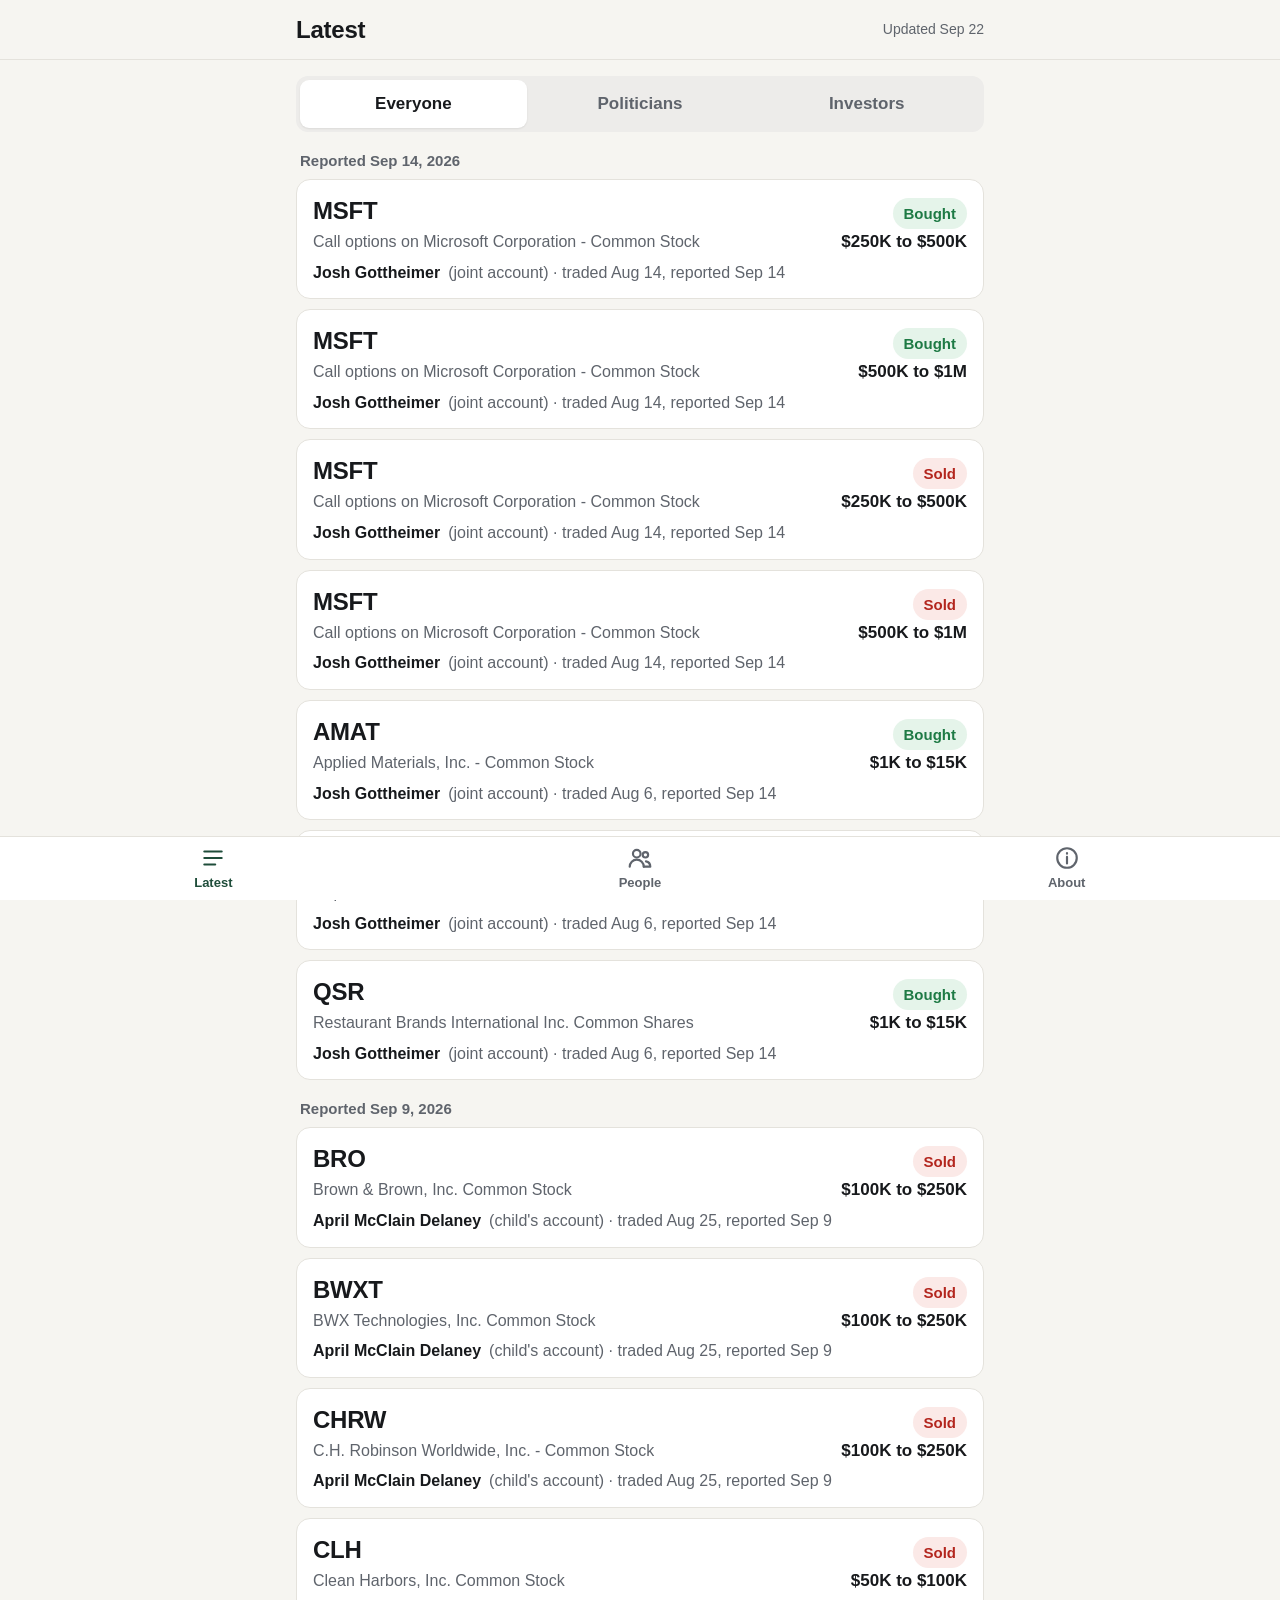
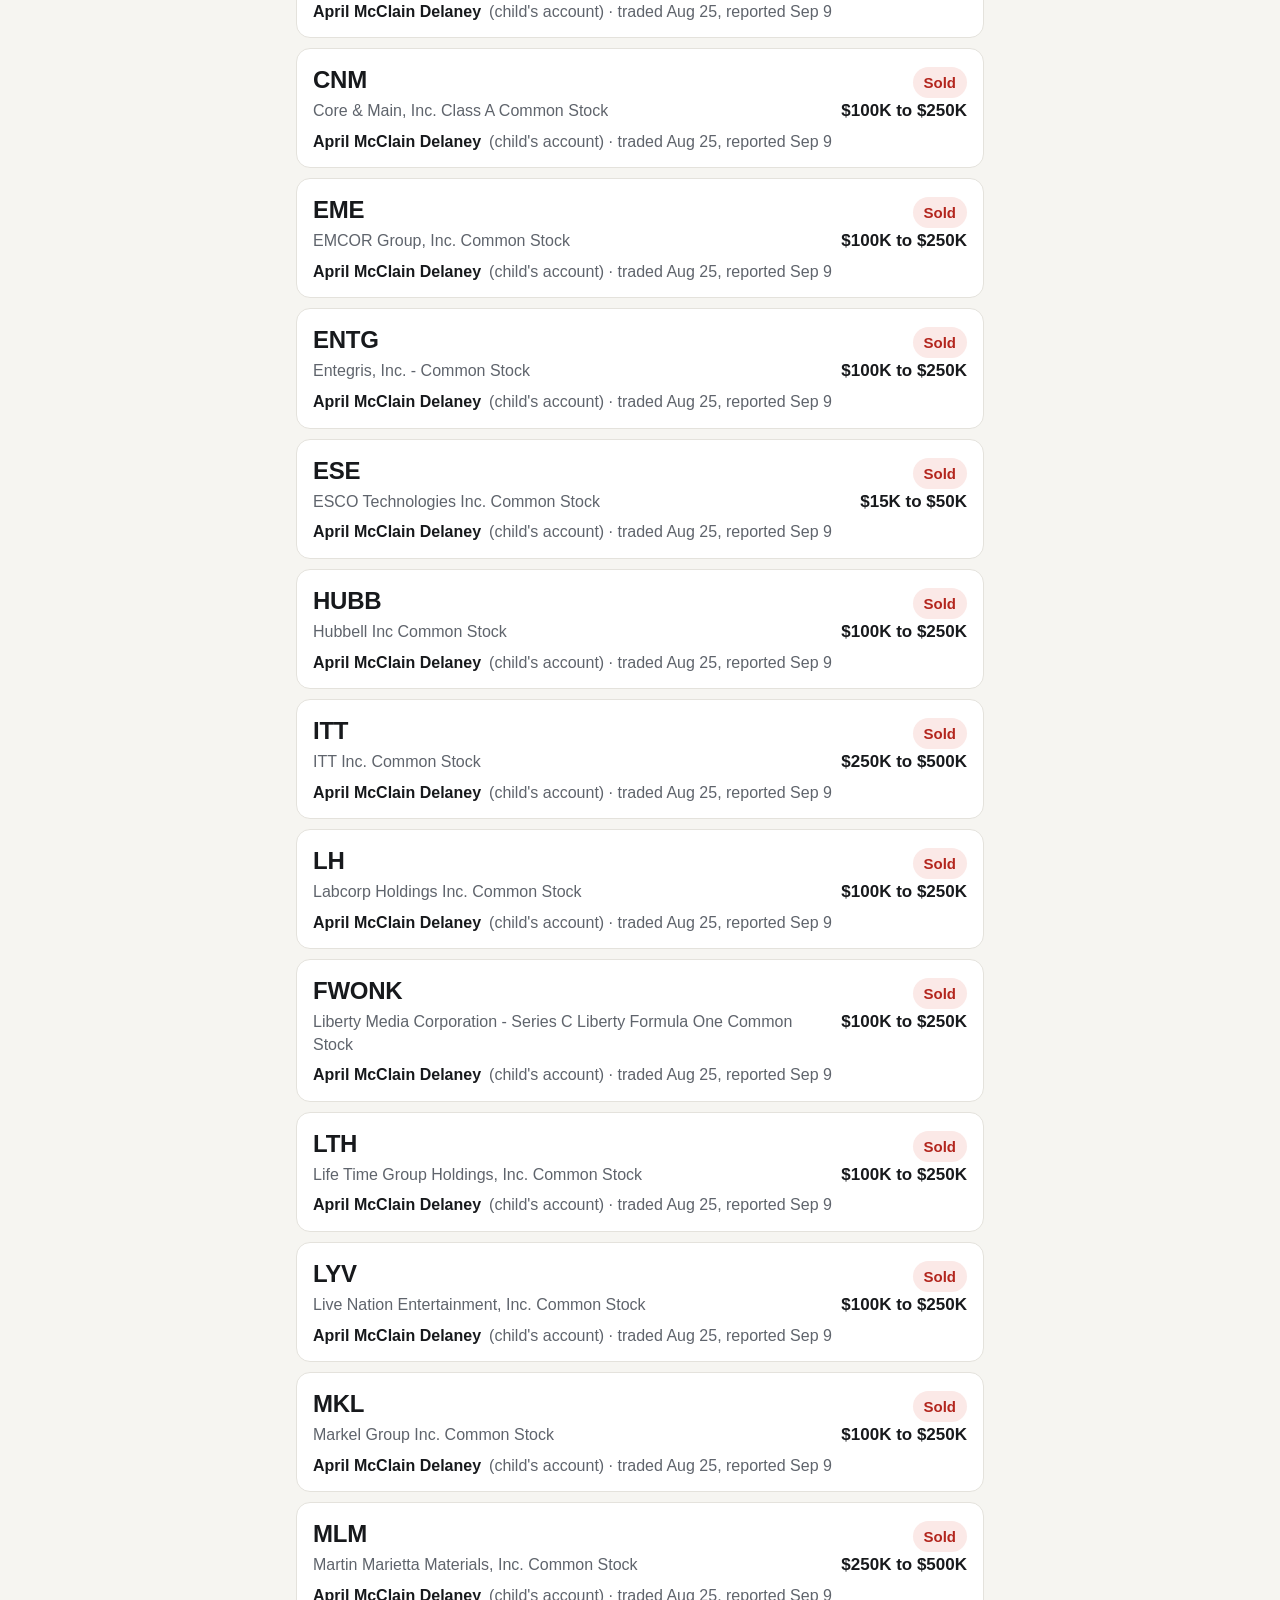
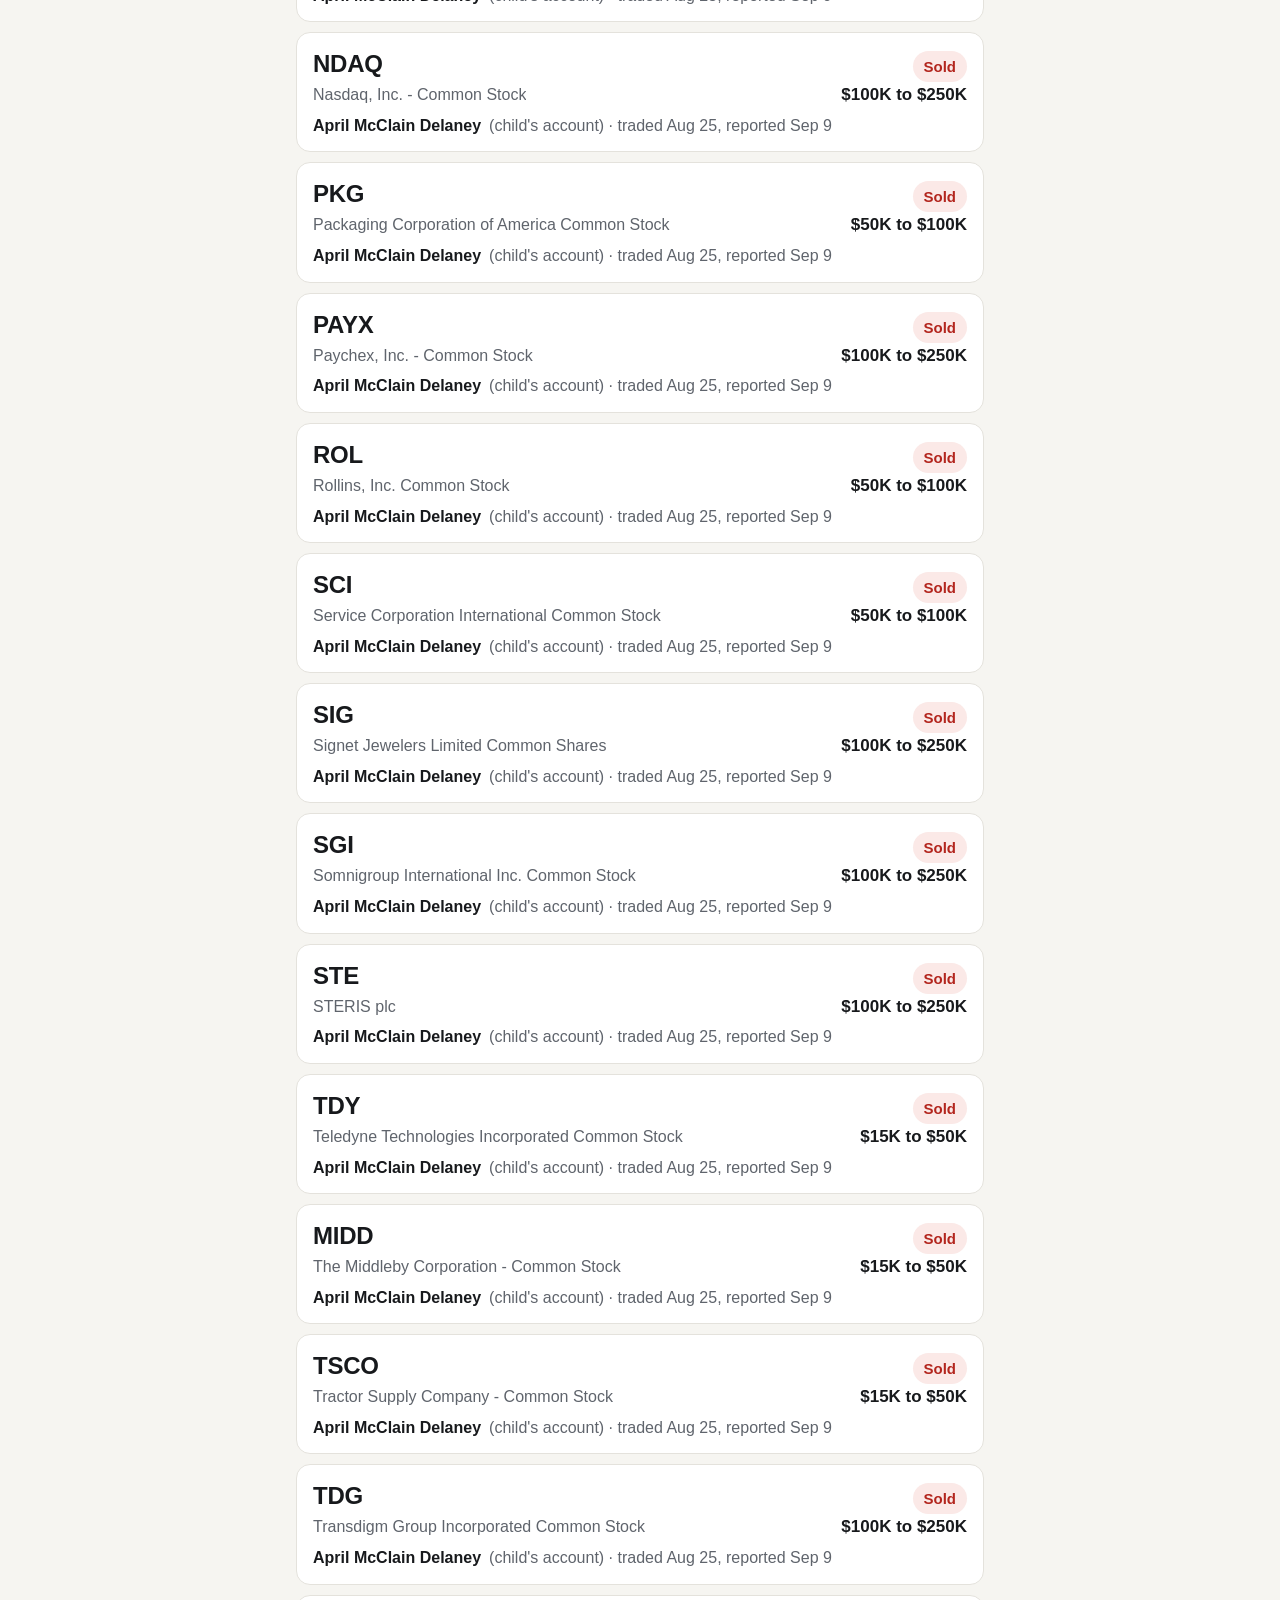
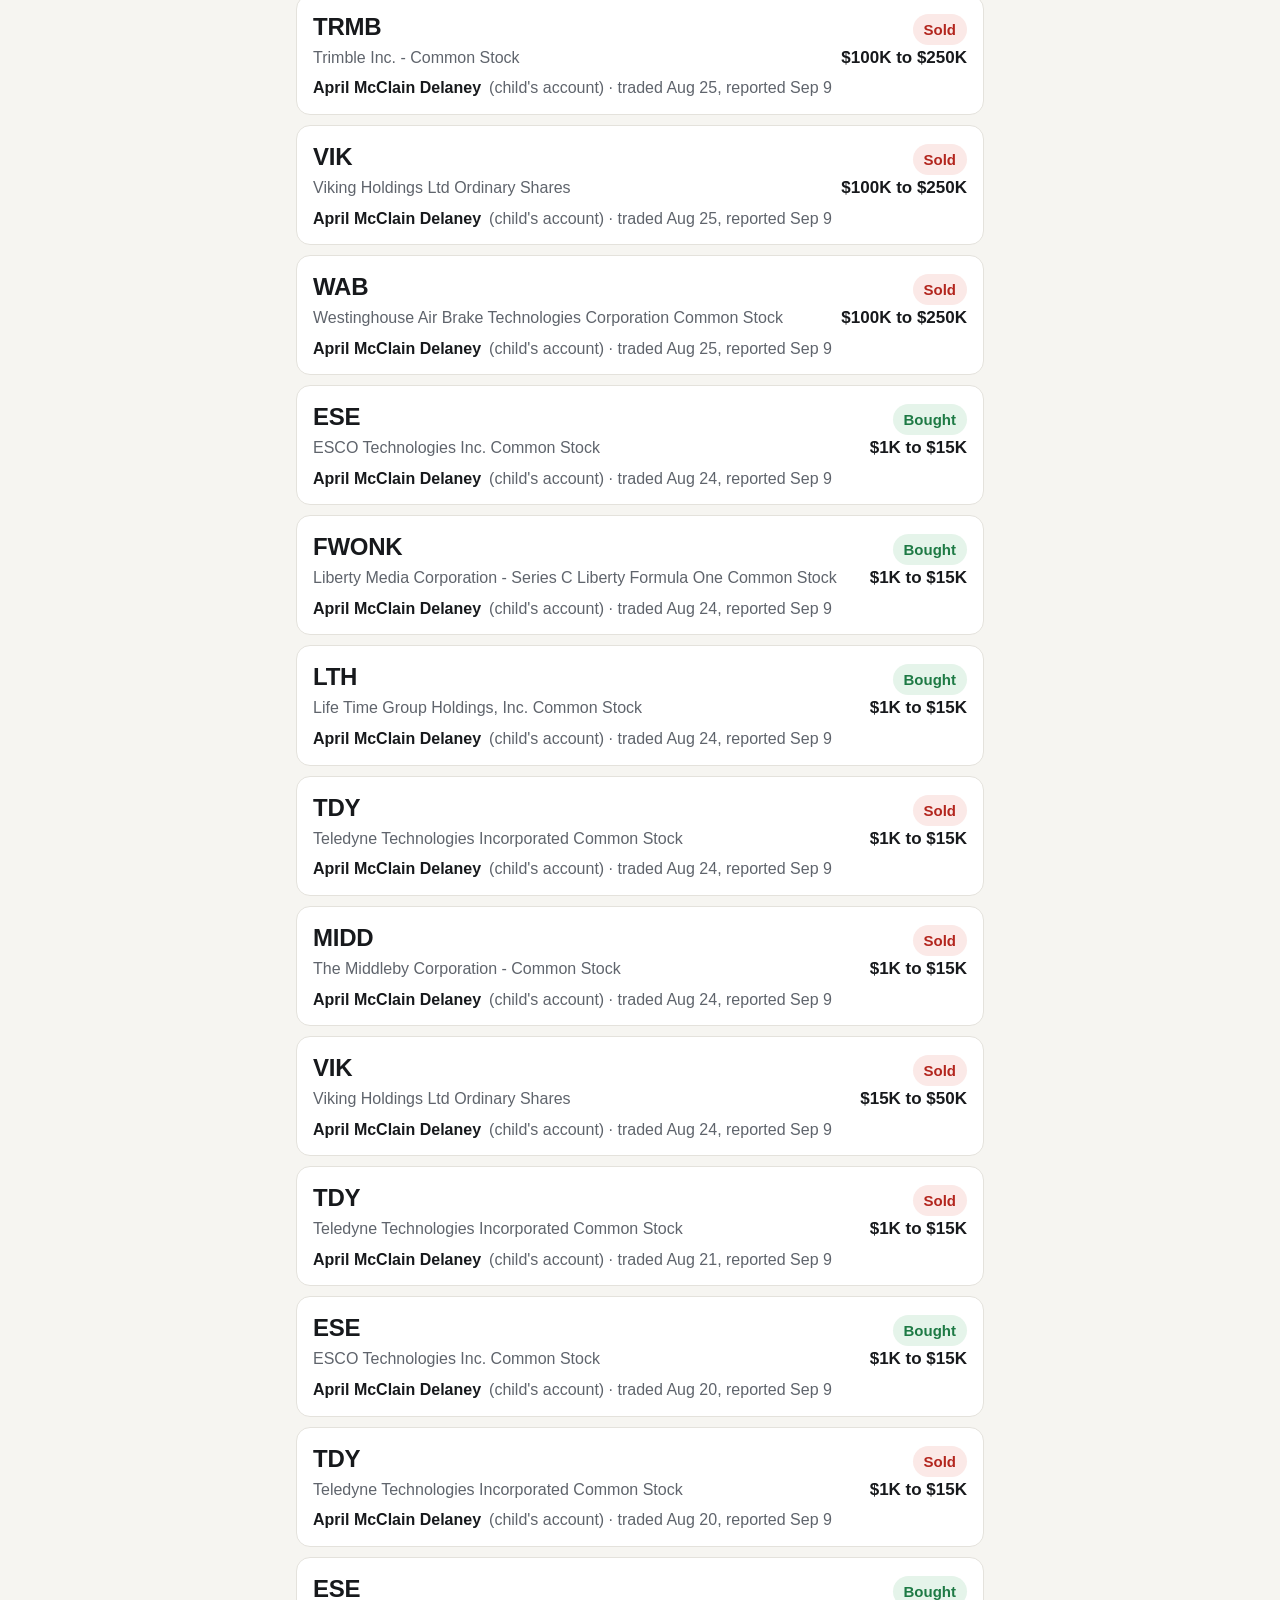
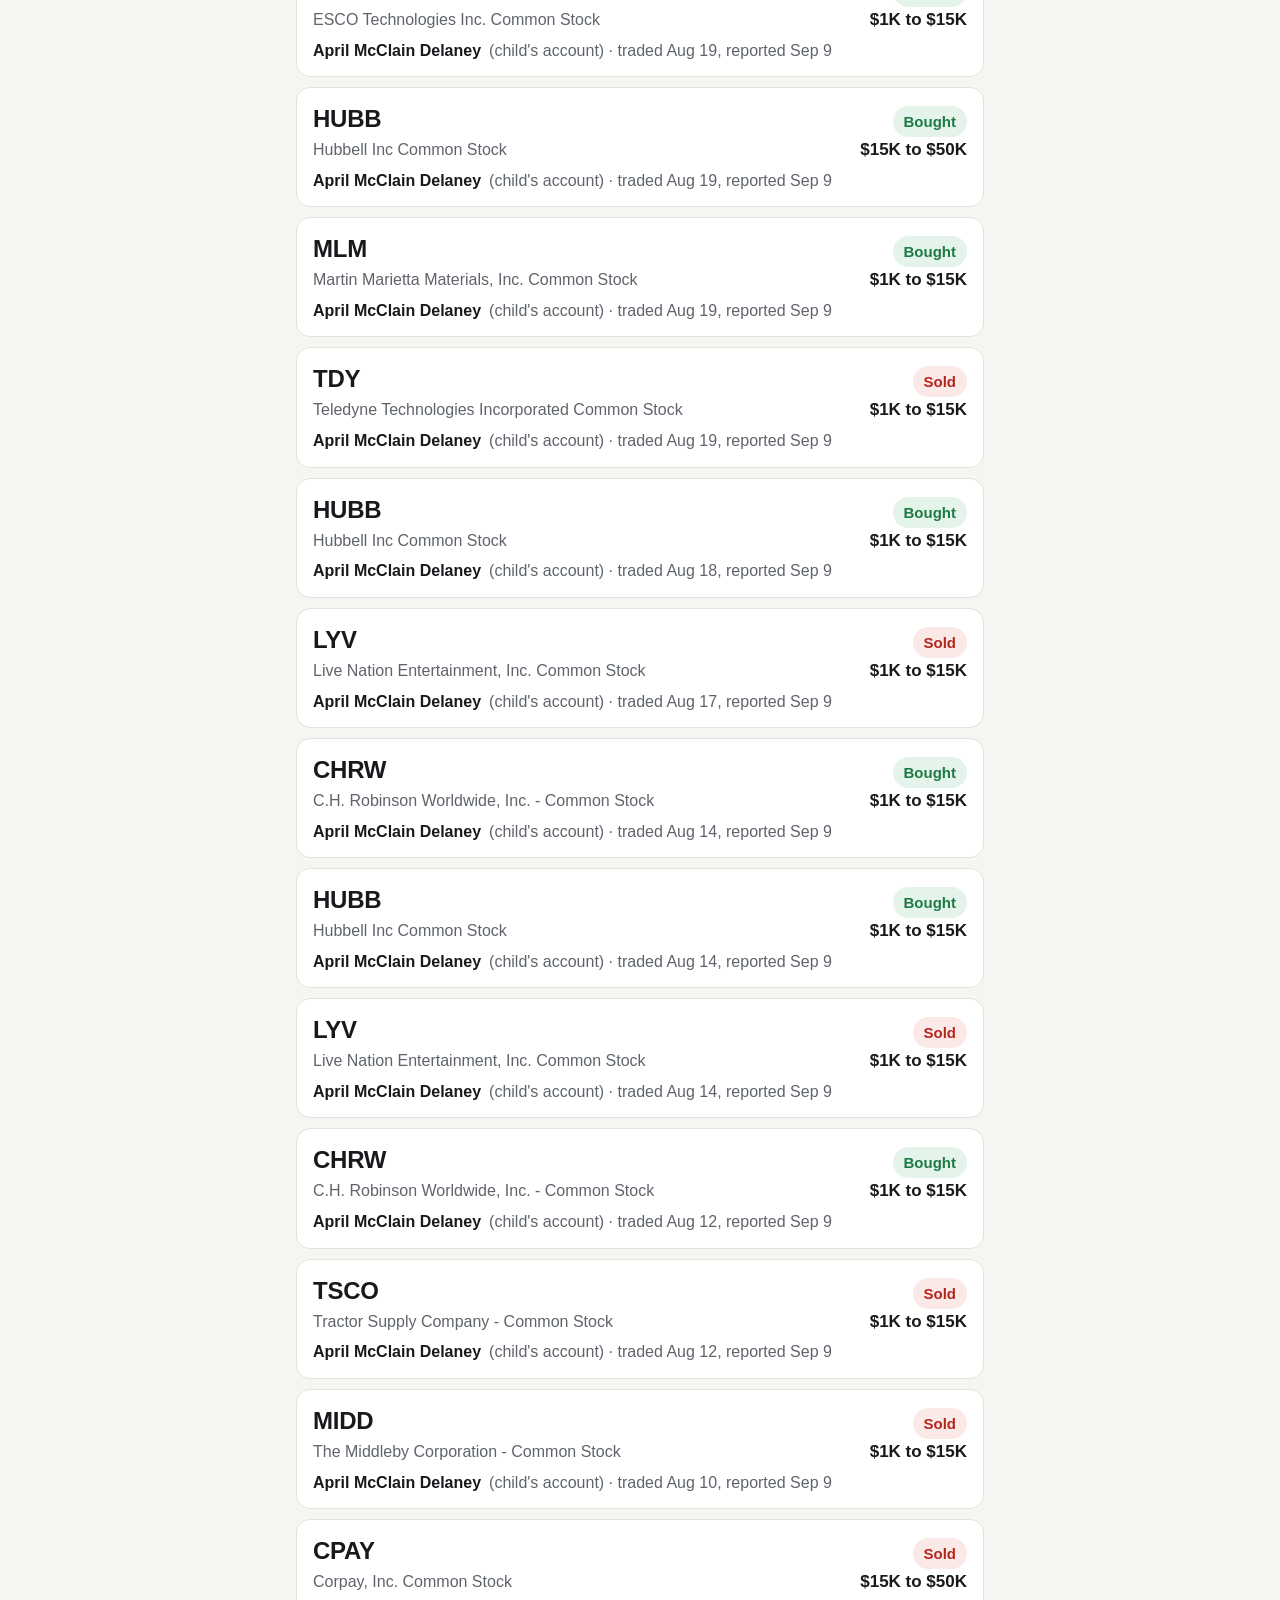
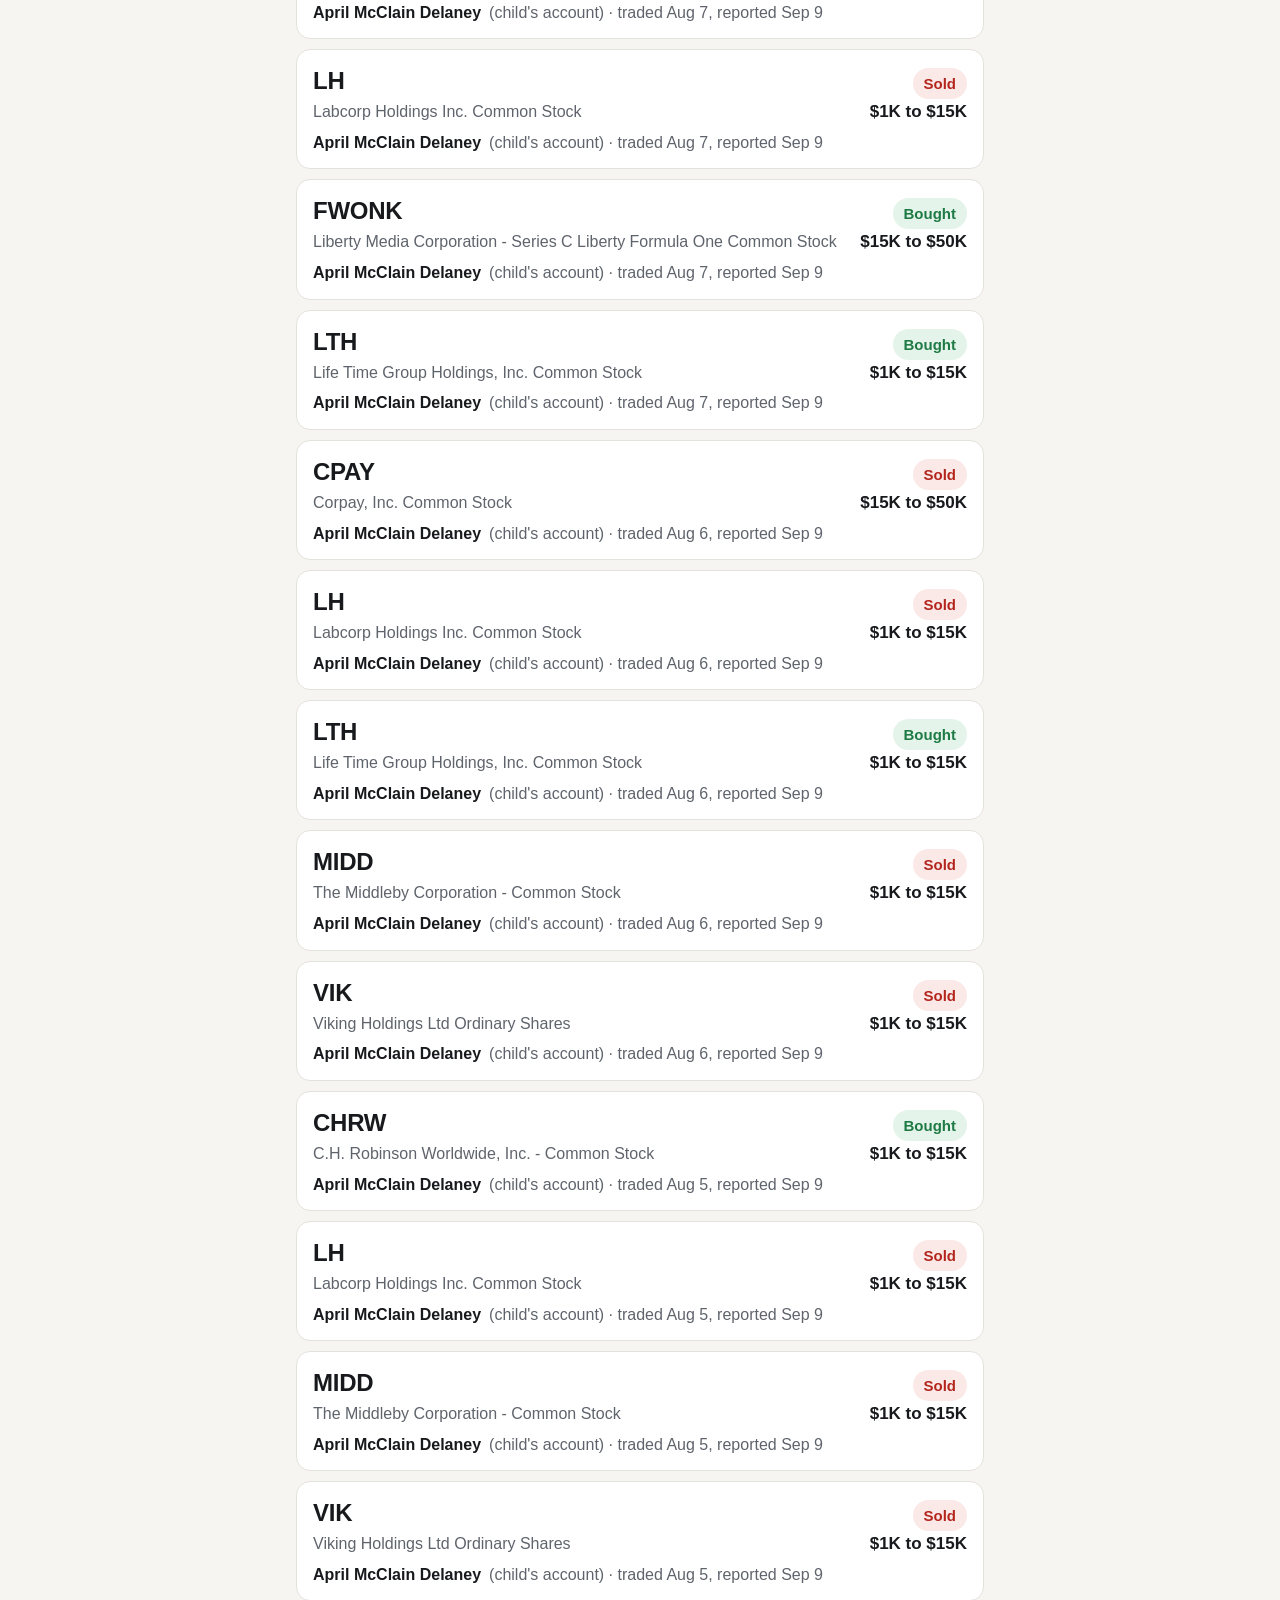
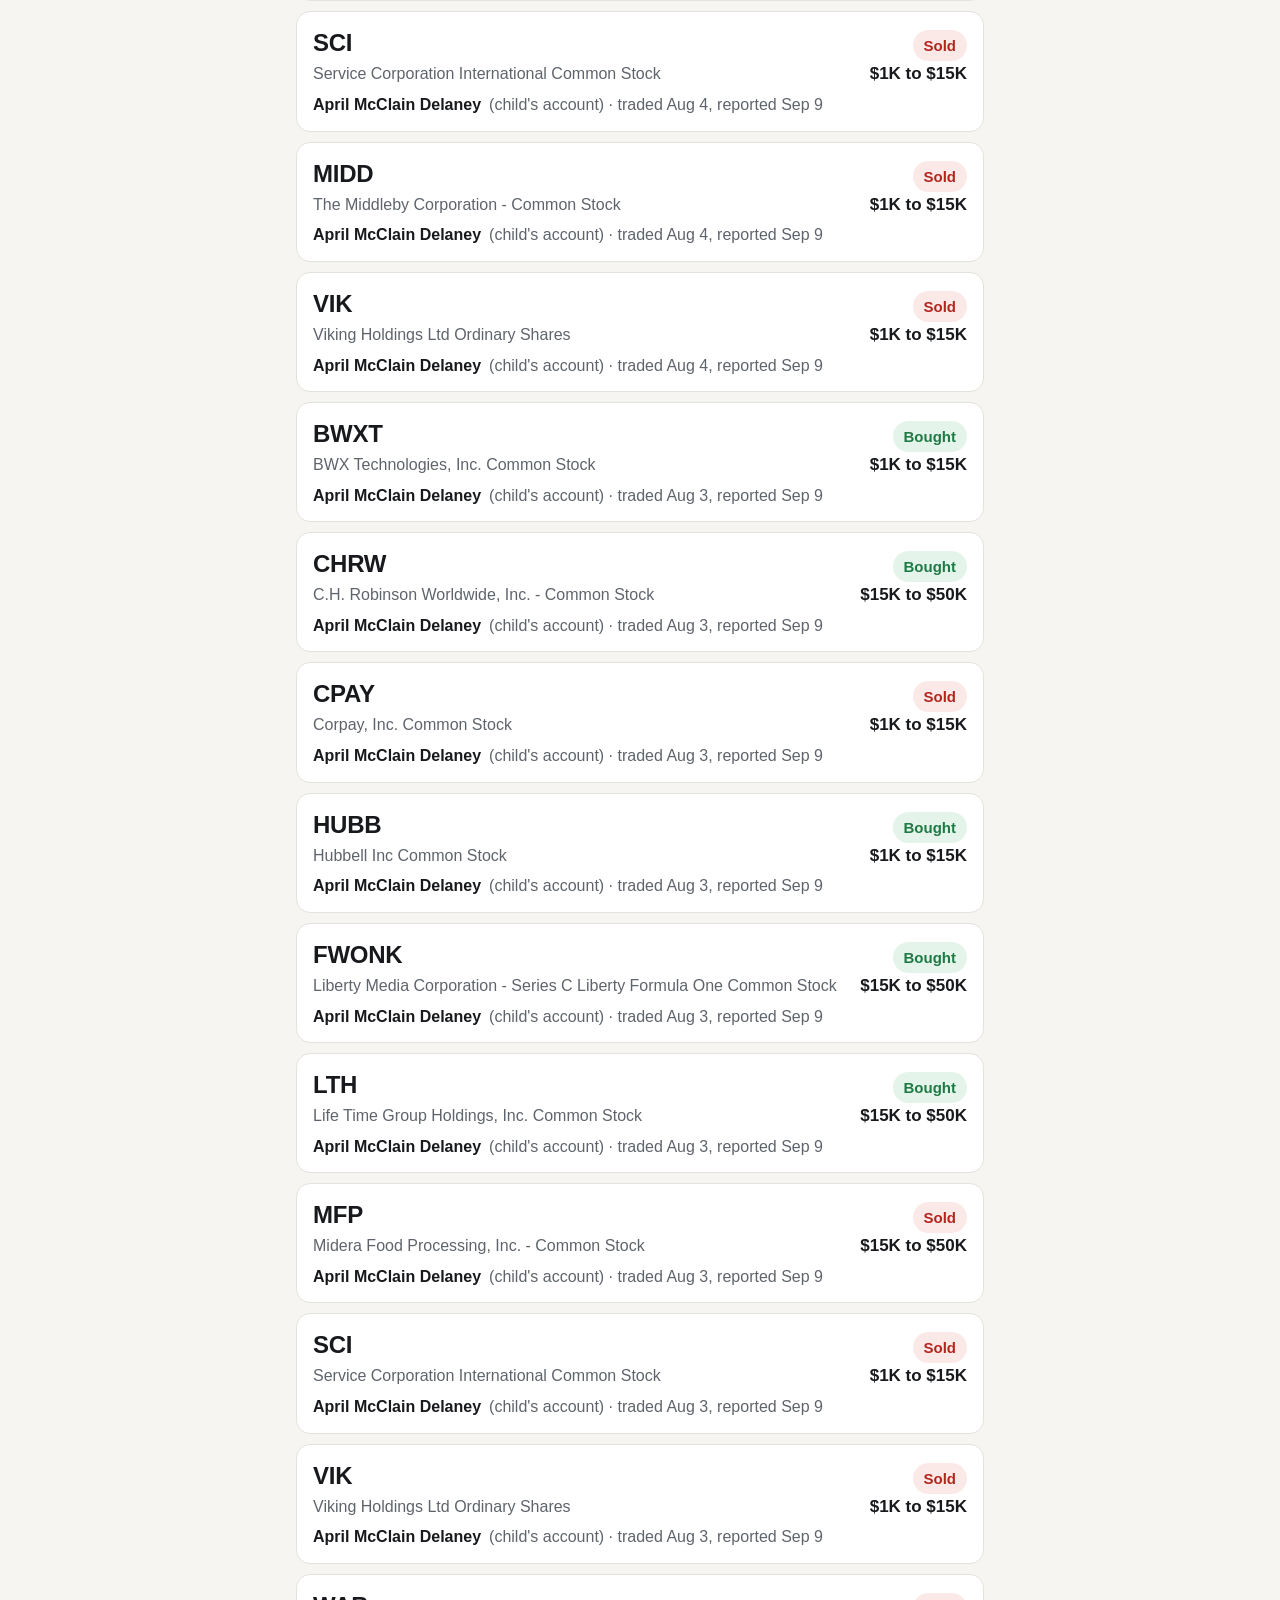
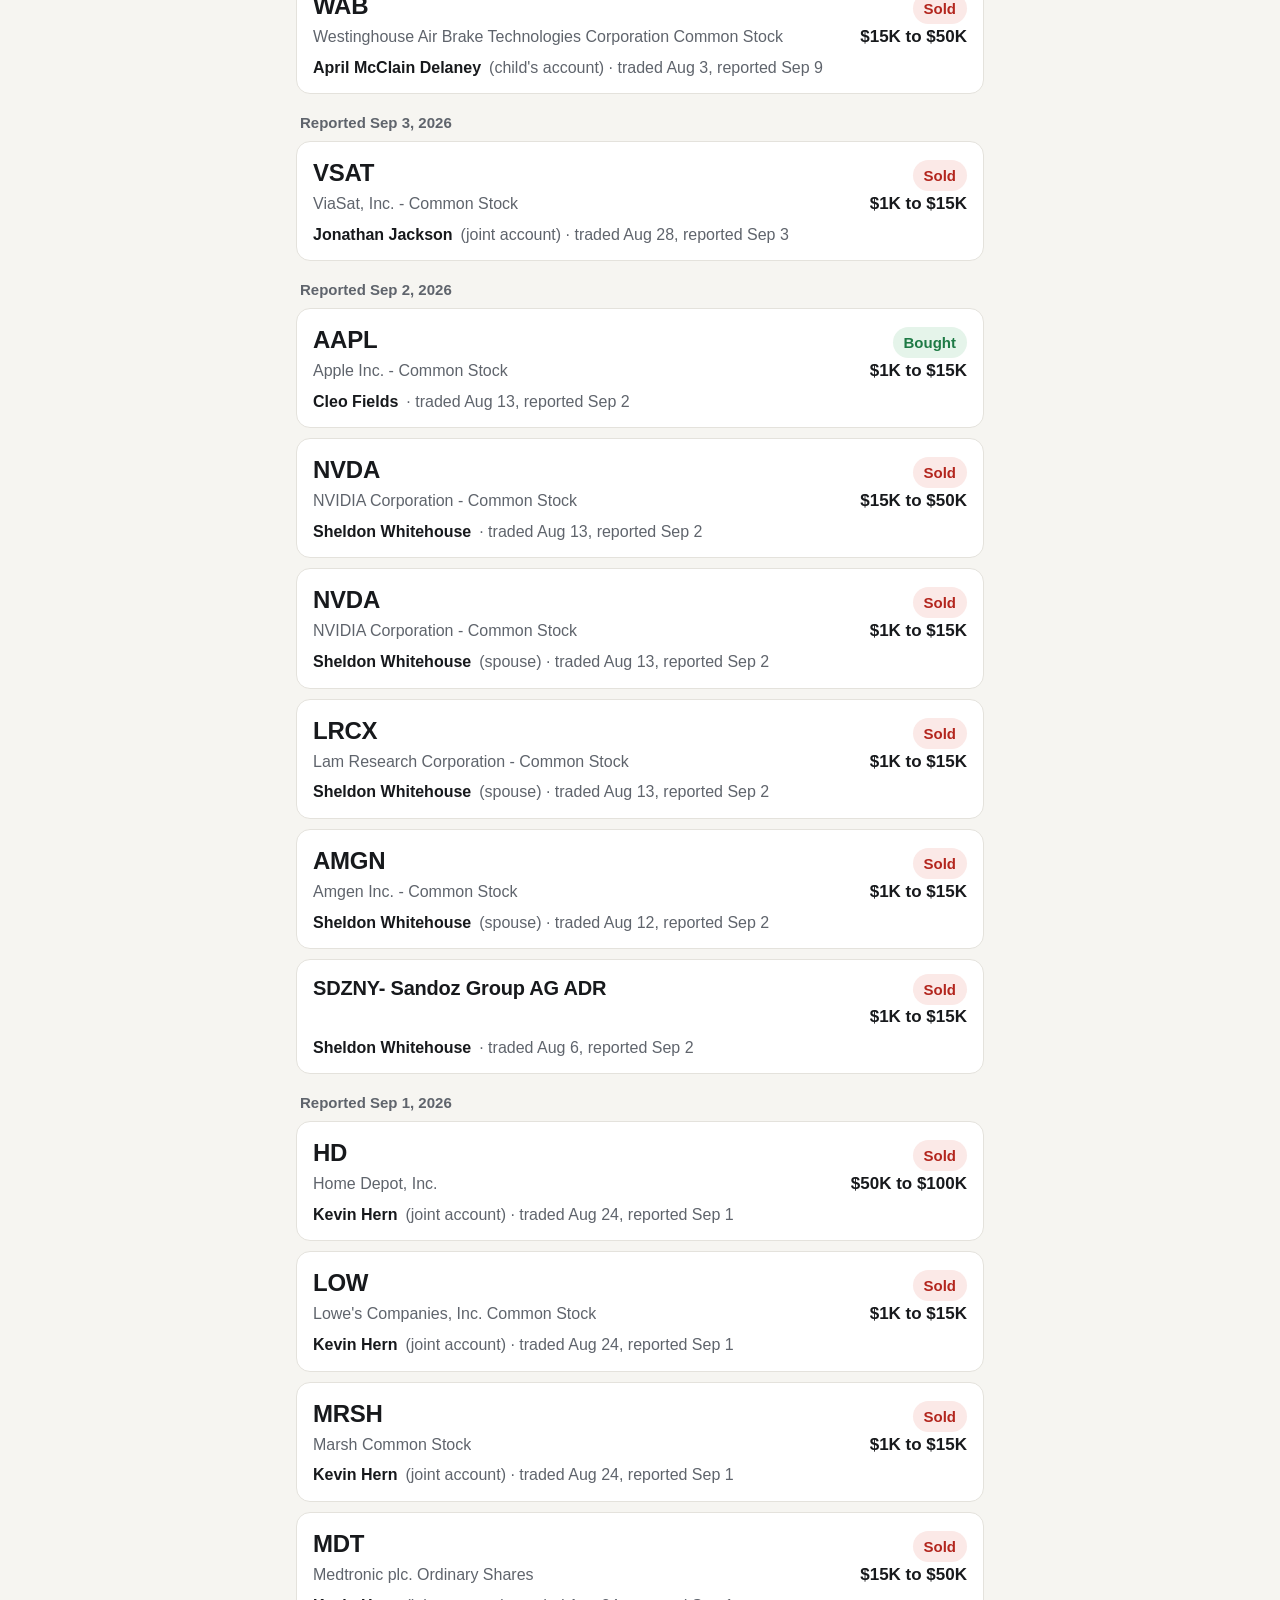
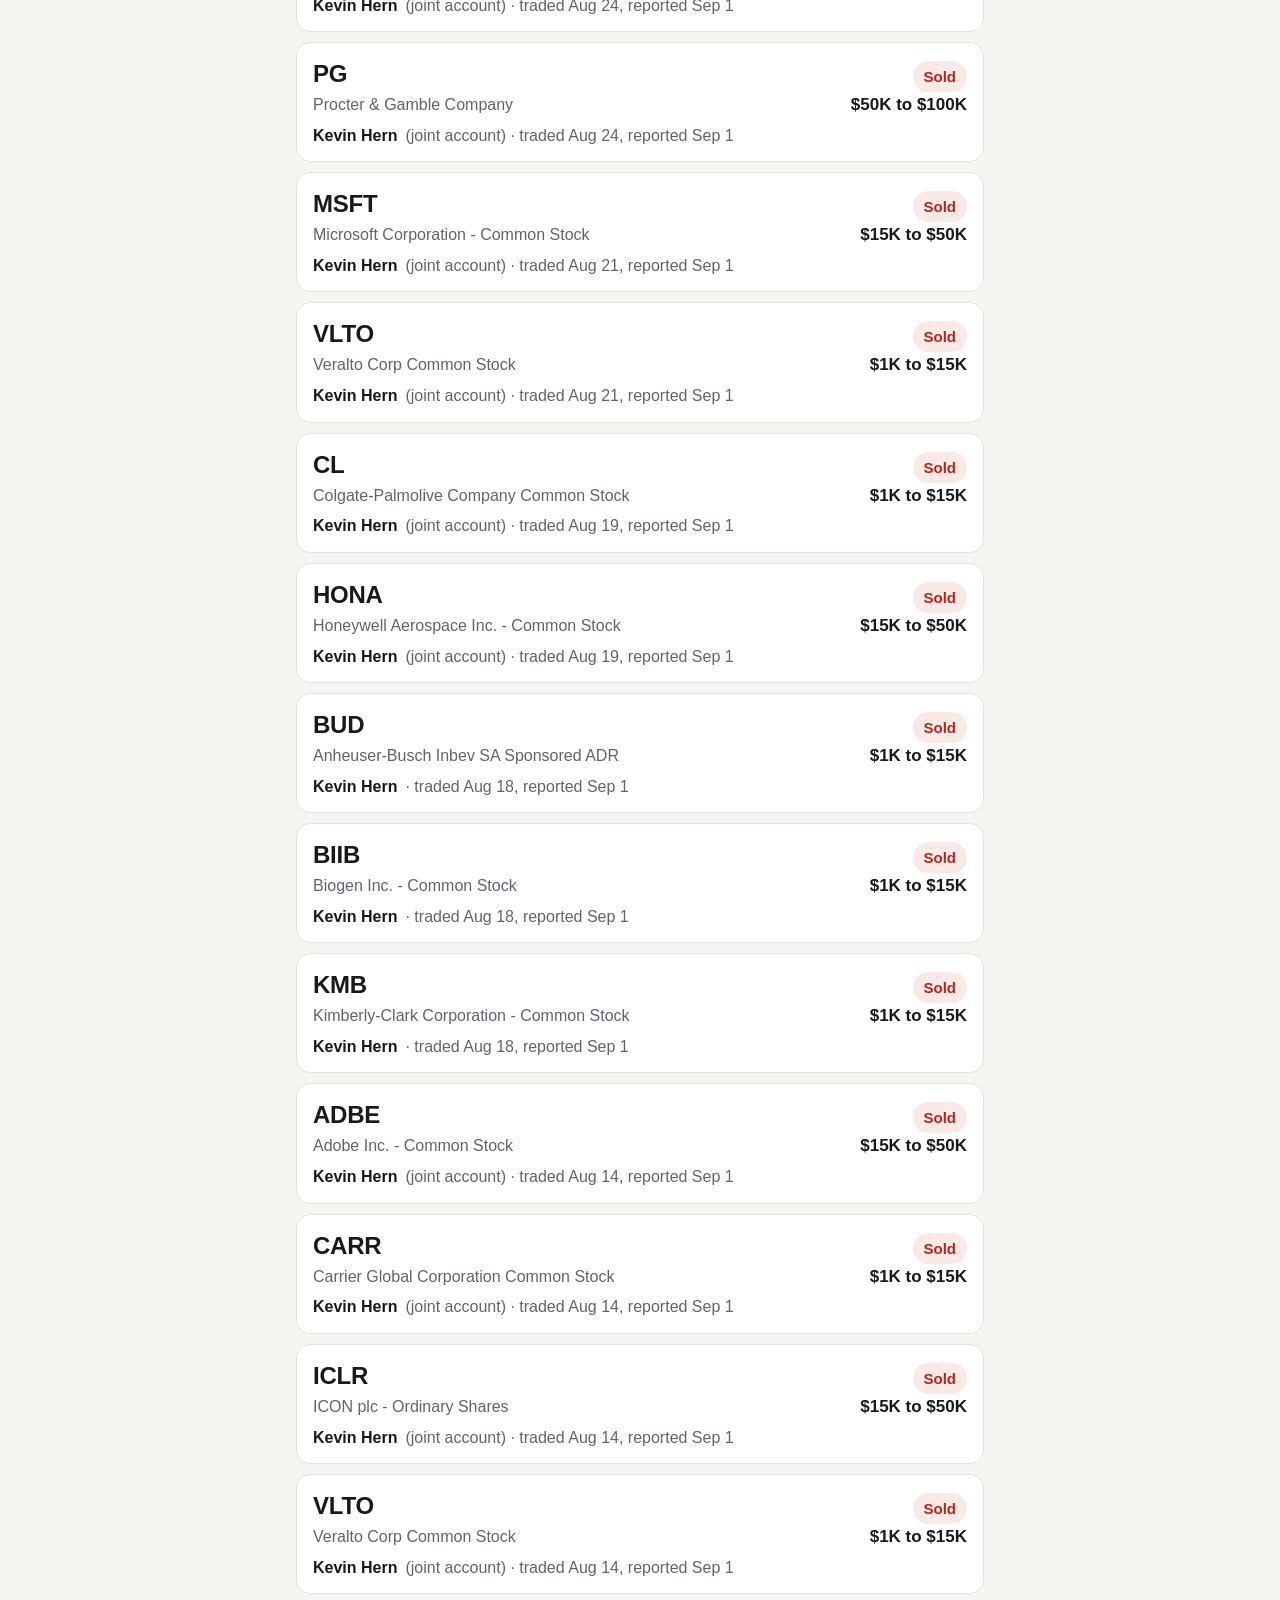
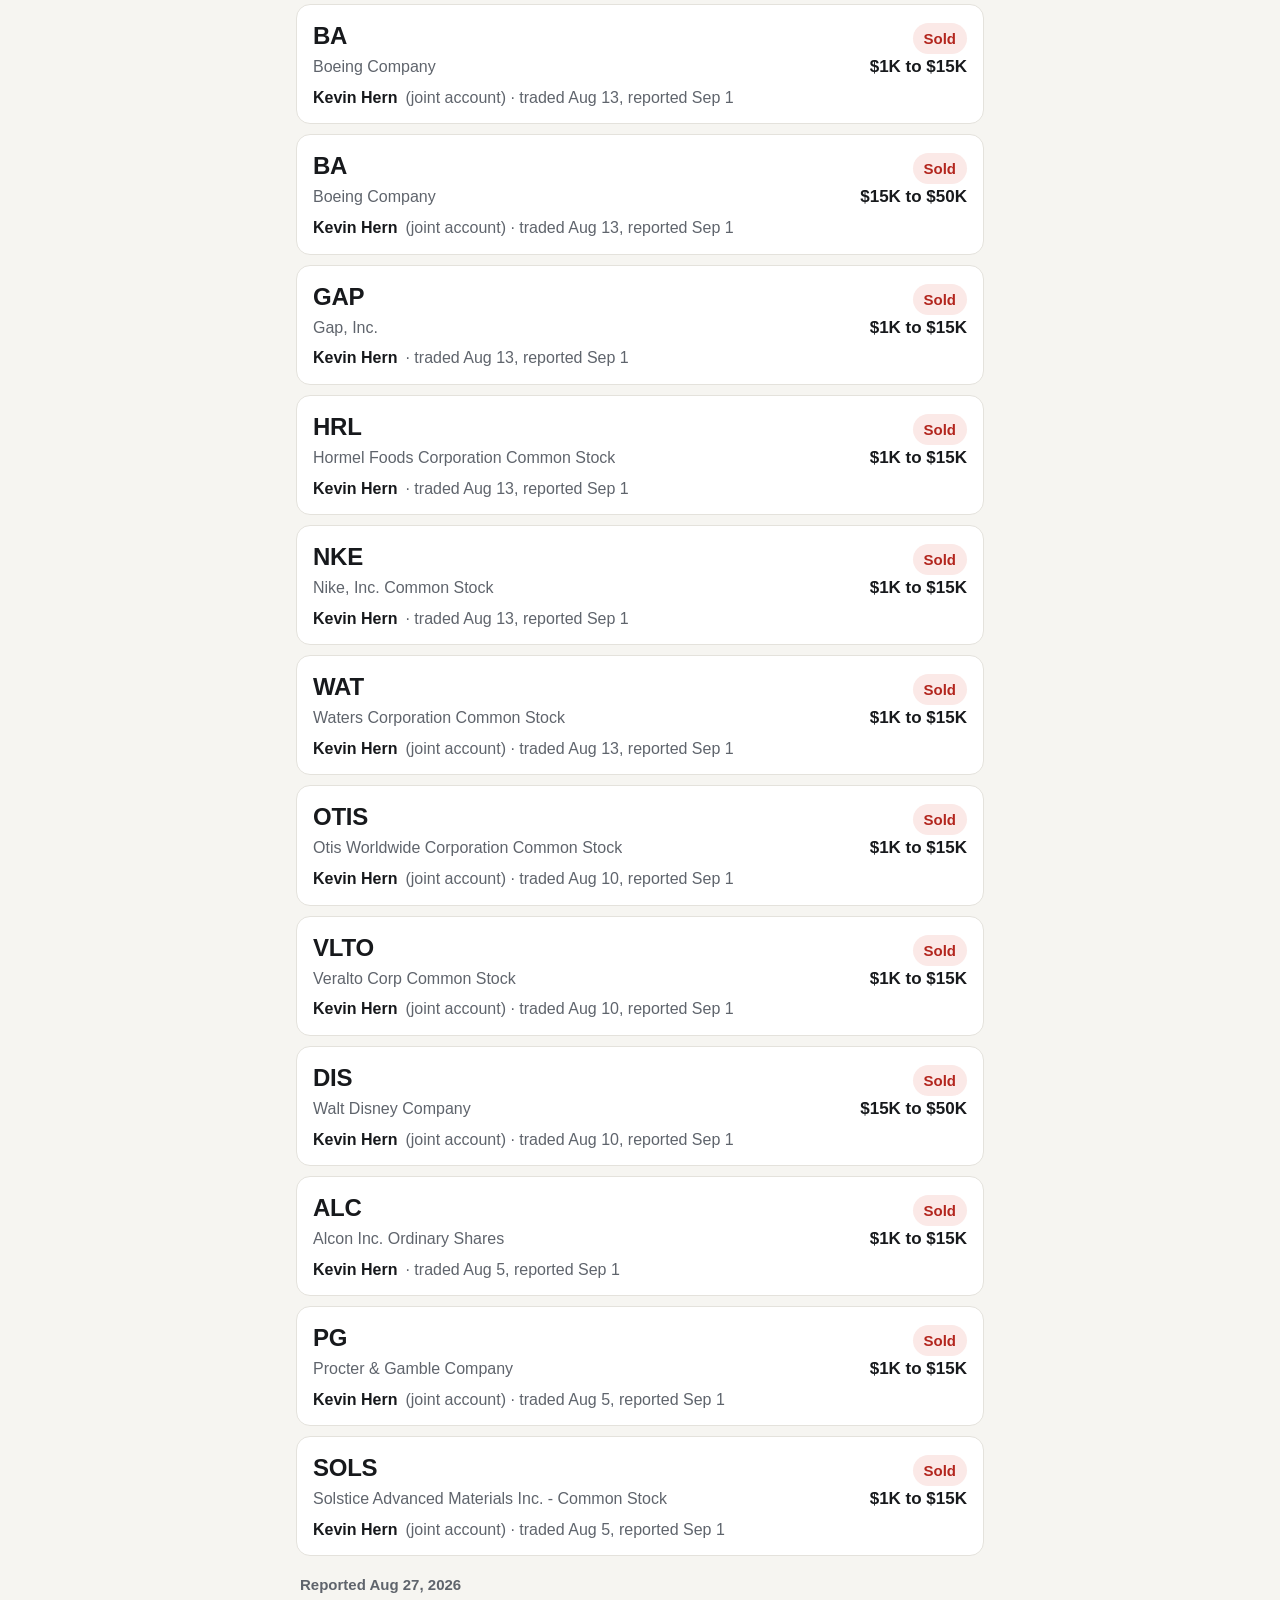
==== android/app/src/main/assets/www/index.html @ 1409bff0 "Coattails: follow verified investor and congressional trades Pipeline reads three primary sources an" ====
<!doctype html>
<html lang="en">
<head>
<meta charset="utf-8">
<meta name="viewport" content="width=device-width, initial-scale=1, viewport-fit=cover">
<meta name="color-scheme" content="light dark">
<title>Coattails</title>
<link rel="stylesheet" href="styles.css">
</head>
<body>
<header class="top">
  <div class="top-inner">
    <h1 id="title">Latest</h1>
    <div id="updated" class="updated"></div>
  </div>
</header>

<main id="view" class="view"></main>

<nav class="tabs" aria-label="Sections">
  <a href="#latest" data-tab="latest" class="tab">
    <svg viewBox="0 0 24 24" aria-hidden="true"><path d="M4 6h16M4 12h16M4 18h10"/></svg>
    <span>Latest</span>
  </a>
  <a href="#people" data-tab="people" class="tab">
    <svg viewBox="0 0 24 24" aria-hidden="true"><circle cx="9" cy="8" r="3.5"/><path d="M2.5 20a6.5 6.5 0 0 1 13 0"/><circle cx="17" cy="9" r="2.5"/><path d="M15.5 20h6a5 5 0 0 0-4-4.9"/></svg>
    <span>People</span>
  </a>
  <a href="#about" data-tab="about" class="tab">
    <svg viewBox="0 0 24 24" aria-hidden="true"><circle cx="12" cy="12" r="9"/><path d="M12 11v6M12 7.5v.5"/></svg>
    <span>About</span>
  </a>
</nav>

<div id="sheet" class="sheet" hidden>
  <div class="sheet-backdrop" data-close></div>
  <div class="sheet-panel" role="dialog" aria-modal="true">
    <div class="sheet-handle"></div>
    <div id="sheet-body"></div>
  </div>
</div>

<script src="format.js"></script>
<script src="feed.js"></script>
<script src="app.js"></script>
</body>
</html>
---- android/app/src/main/assets/www/styles.css ----
:root {
  --bg: #f6f5f1;
  --card: #ffffff;
  --ink: #17191c;
  --muted: #5f646c;
  --line: #e4e2dc;
  --accent: #1f4d3a;
  --buy: #1e7a45;
  --buy-bg: #e5f4ea;
  --sell: #b3261e;
  --sell-bg: #fbe9e7;
  --neutral: #5f646c;
  --neutral-bg: #edecea;
  --tab-h: 64px;
  --top-h: 60px;
  color-scheme: light dark;
}
@media (prefers-color-scheme: dark) {
  :root {
    --bg: #121316;
    --card: #1c1e22;
    --ink: #f1f1ee;
    --muted: #a3a7ae;
    --line: #2b2e34;
    --accent: #8fd3b0;
    --buy: #6fd396;
    --buy-bg: #163524;
    --sell: #ff8a80;
    --sell-bg: #3d1f1c;
    --neutral: #a3a7ae;
    --neutral-bg: #2a2d33;
  }
}

* { box-sizing: border-box; }
html, body { margin: 0; padding: 0; }
body {
  background: var(--bg);
  color: var(--ink);
  font: 18px/1.4 -apple-system, "Segoe UI", Roboto, "Helvetica Neue", Arial, sans-serif;
  -webkit-text-size-adjust: 100%;
  padding-bottom: calc(var(--tab-h) + env(safe-area-inset-bottom));
  padding-top: var(--top-h);
}
a { color: inherit; text-decoration: none; }
button { font: inherit; }
h1, h2, h3 { margin: 0; font-weight: 700; letter-spacing: -0.01em; }

/* Top bar */
.top {
  position: fixed; top: 0; left: 0; right: 0; height: var(--top-h);
  background: var(--bg); border-bottom: 1px solid var(--line); z-index: 5;
}
.top-inner { max-width: 720px; margin: 0 auto; padding: 0 16px; height: 100%; display: flex; align-items: center; justify-content: space-between; gap: 12px; }
.top h1 { font-size: 24px; }
.updated { font-size: 14px; color: var(--muted); text-align: right; }
.updated.live { color: var(--buy); }

/* Views */
.view { max-width: 720px; margin: 0 auto; padding: 12px 16px 24px; }
.section-title { font-size: 15px; font-weight: 600; color: var(--muted); text-transform: uppercase; letter-spacing: 0.06em; margin: 22px 0 8px; }
.section-title:first-child { margin-top: 6px; }

/* Segmented filter */
.seg { display: flex; background: var(--neutral-bg); border-radius: 12px; padding: 4px; margin: 4px 0 12px; }
.seg button {
  flex: 1; border: 0; background: transparent; color: var(--muted); border-radius: 9px;
  padding: 12px 6px; font-size: 17px; font-weight: 600; min-height: 48px;
}
.seg button.on { background: var(--card); color: var(--ink); box-shadow: 0 1px 2px rgba(0,0,0,0.08); }

/* Cards */
.card {
  background: var(--card); border: 1px solid var(--line); border-radius: 14px;
  padding: 14px 16px; margin-bottom: 10px; display: block; width: 100%; text-align: left; color: inherit;
}
button.card { cursor: pointer; }
button.card:active { transform: scale(0.995); }
.row { display: flex; justify-content: space-between; align-items: baseline; gap: 12px; }
.ticker { font-size: 24px; font-weight: 800; letter-spacing: -0.01em; }
.ticker.small { font-size: 20px; }
.name { color: var(--muted); font-size: 16px; margin-top: 2px; overflow: hidden; text-overflow: ellipsis; display: -webkit-box; -webkit-line-clamp: 2; -webkit-box-orient: vertical; }
.who { margin-top: 8px; font-size: 16px; color: var(--muted); display: flex; align-items: center; gap: 8px; flex-wrap: wrap; }
.who b { color: var(--ink); font-weight: 600; }
.pill {
  display: inline-block; padding: 5px 11px; border-radius: 999px; font-size: 15px; font-weight: 700; white-space: nowrap;
  background: var(--neutral-bg); color: var(--neutral);
}
.pill.buy { background: var(--buy-bg); color: var(--buy); }
.pill.sell { background: var(--sell-bg); color: var(--sell); }
.amount { font-size: 17px; font-weight: 600; white-space: nowrap; }
.day { font-size: 15px; font-weight: 600; color: var(--muted); margin: 18px 4px 8px; }
.day:first-child { margin-top: 2px; }
.empty { color: var(--muted); padding: 40px 12px; text-align: center; font-size: 18px; }

/* People */
.person {
  display: flex; align-items: center; gap: 14px; padding: 12px 14px;
}
.avatar {
  width: 52px; height: 52px; border-radius: 50%; flex: none; display: grid; place-items: center;
  font-weight: 800; font-size: 19px; background: var(--accent); color: #fff;
}
.avatar.pol { background: #3b4a8f; }
.person .txt { min-width: 0; flex: 1; }
.person .n { font-size: 19px; font-weight: 700; }
.person .s { font-size: 15px; color: var(--muted); margin-top: 2px; }
.chev { color: var(--muted); flex: none; font-size: 22px; }

.hero { padding: 6px 2px 14px; }
.hero .n { font-size: 26px; font-weight: 800; }
.hero .s { color: var(--muted); font-size: 16px; margin-top: 4px; }
.hero .why { margin-top: 10px; font-size: 17px; }
.back { display: inline-flex; align-items: center; gap: 6px; font-size: 17px; font-weight: 600; color: var(--accent); padding: 10px 0; min-height: 44px; }

.holding { display: grid; grid-template-columns: 1fr auto; gap: 4px 12px; padding: 12px 16px; background: var(--card); border: 1px solid var(--line); border-radius: 14px; margin-bottom: 8px; }
.holding .bar { grid-column: 1 / -1; height: 6px; background: var(--neutral-bg); border-radius: 3px; overflow: hidden; }
.holding .bar i { display: block; height: 100%; background: var(--accent); }
.holding .w { font-weight: 700; font-size: 18px; }

/* Sheet */
.sheet { position: fixed; inset: 0; z-index: 20; }
.sheet-backdrop { position: absolute; inset: 0; background: rgba(0,0,0,0.45); }
.sheet-panel {
  position: absolute; left: 0; right: 0; bottom: 0; max-height: 88vh; overflow: auto;
  background: var(--card); border-radius: 20px 20px 0 0; padding: 8px 20px calc(24px + env(safe-area-inset-bottom));
  max-width: 720px; margin: 0 auto;
}
.sheet-handle { width: 44px; height: 5px; background: var(--line); border-radius: 3px; margin: 6px auto 14px; }
.sheet .ticker { font-size: 30px; }
.sheet .name { font-size: 18px; -webkit-line-clamp: 4; }
.kv { display: grid; grid-template-columns: 1fr 1.4fr; gap: 10px 14px; margin: 18px 0; font-size: 17px; }
.kv dt { color: var(--muted); }
.kv dd { margin: 0; font-weight: 600; }
.btn {
  display: flex; align-items: center; justify-content: center; gap: 8px; width: 100%; min-height: 54px;
  border-radius: 14px; border: 0; font-size: 18px; font-weight: 700; margin-top: 10px;
  background: var(--accent); color: #fff; cursor: pointer;
}
.btn.secondary { background: var(--neutral-bg); color: var(--ink); }
.note { font-size: 15px; color: var(--muted); margin-top: 14px; line-height: 1.45; }

/* About */
.prose p { margin: 0 0 14px; font-size: 18px; }
.prose h2 { font-size: 20px; margin: 24px 0 8px; }
.prose ul { padding-left: 22px; margin: 0 0 14px; }
.prose li { margin-bottom: 8px; }

/* Tabs */
.tabs {
  position: fixed; left: 0; right: 0; bottom: 0; height: calc(var(--tab-h) + env(safe-area-inset-bottom));
  padding-bottom: env(safe-area-inset-bottom);
  background: var(--card); border-top: 1px solid var(--line); display: flex; z-index: 10;
}
.tab {
  flex: 1; display: flex; flex-direction: column; align-items: center; justify-content: center; gap: 3px;
  color: var(--muted); font-size: 13px; font-weight: 600;
}
.tab svg { width: 26px; height: 26px; fill: none; stroke: currentColor; stroke-width: 2; stroke-linecap: round; stroke-linejoin: round; }
.tab.on { color: var(--accent); }

@media (min-width: 720px) {
  body { font-size: 18px; }
}
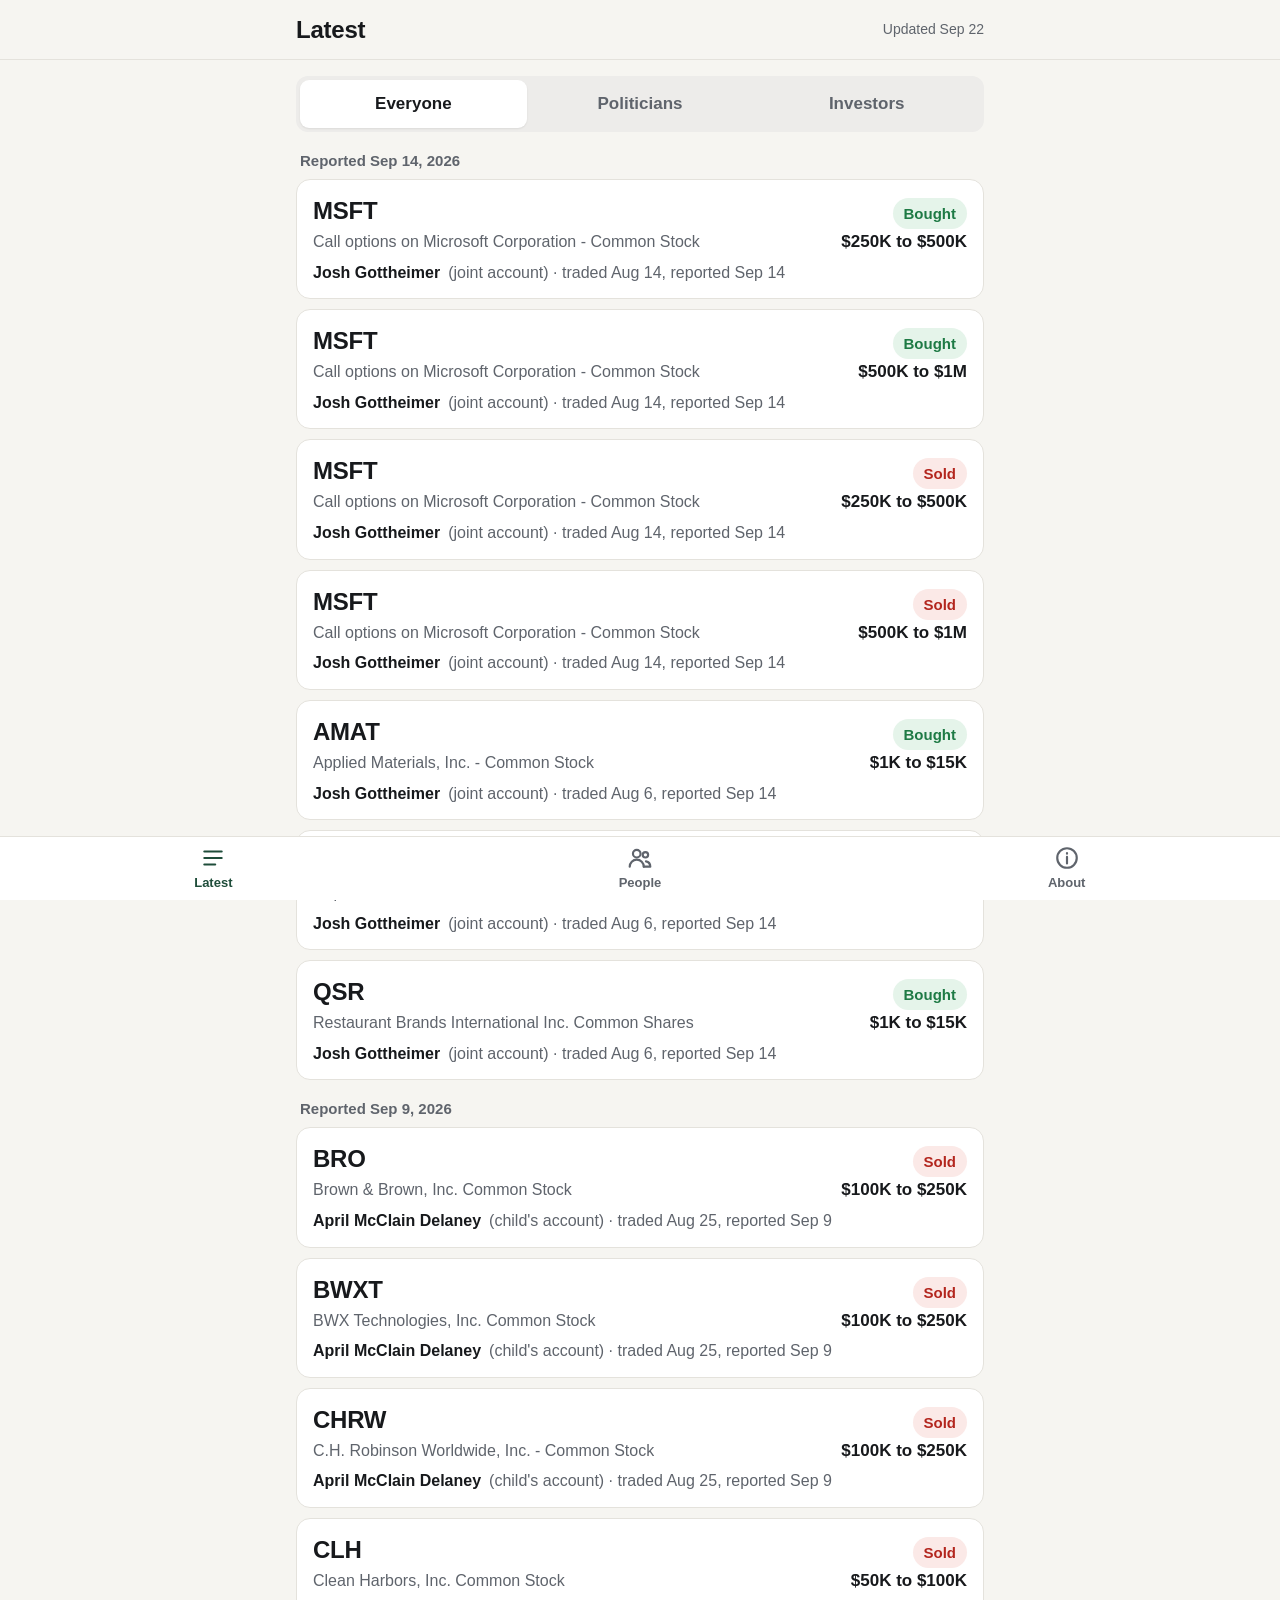
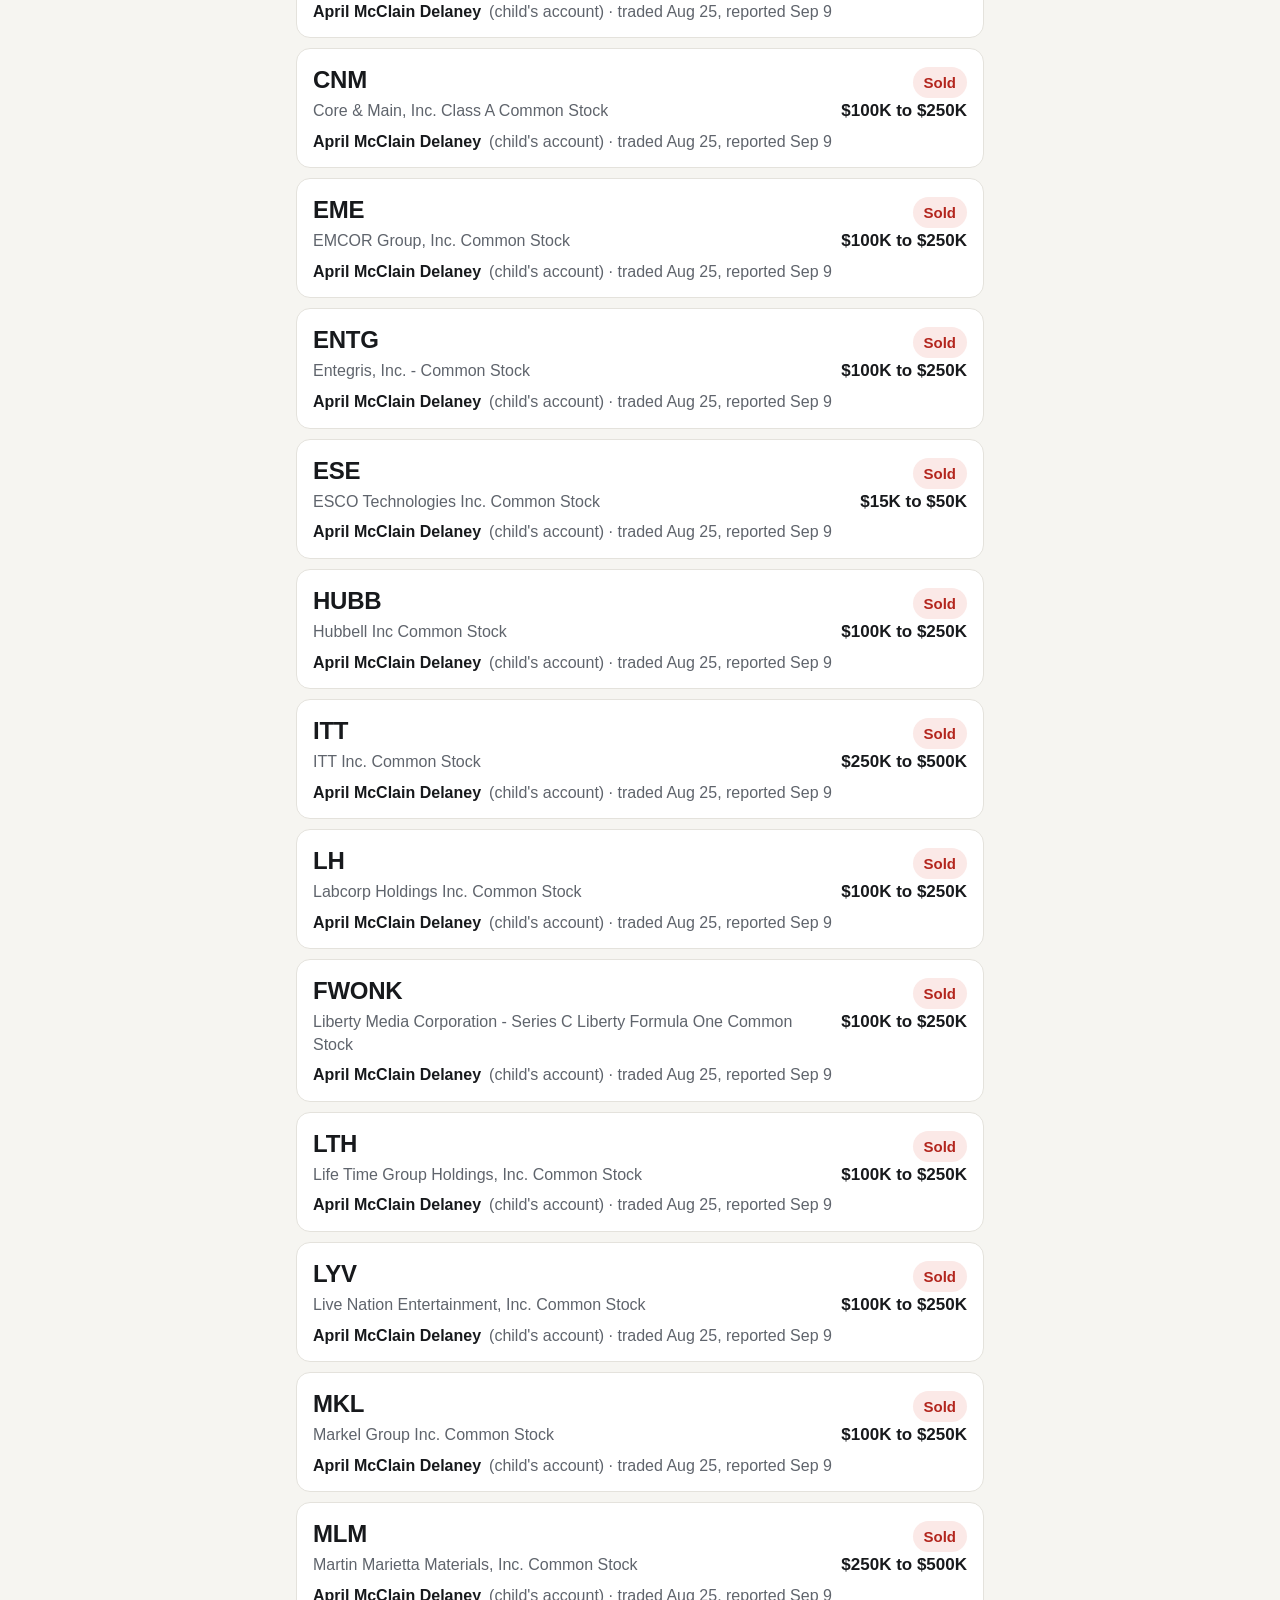
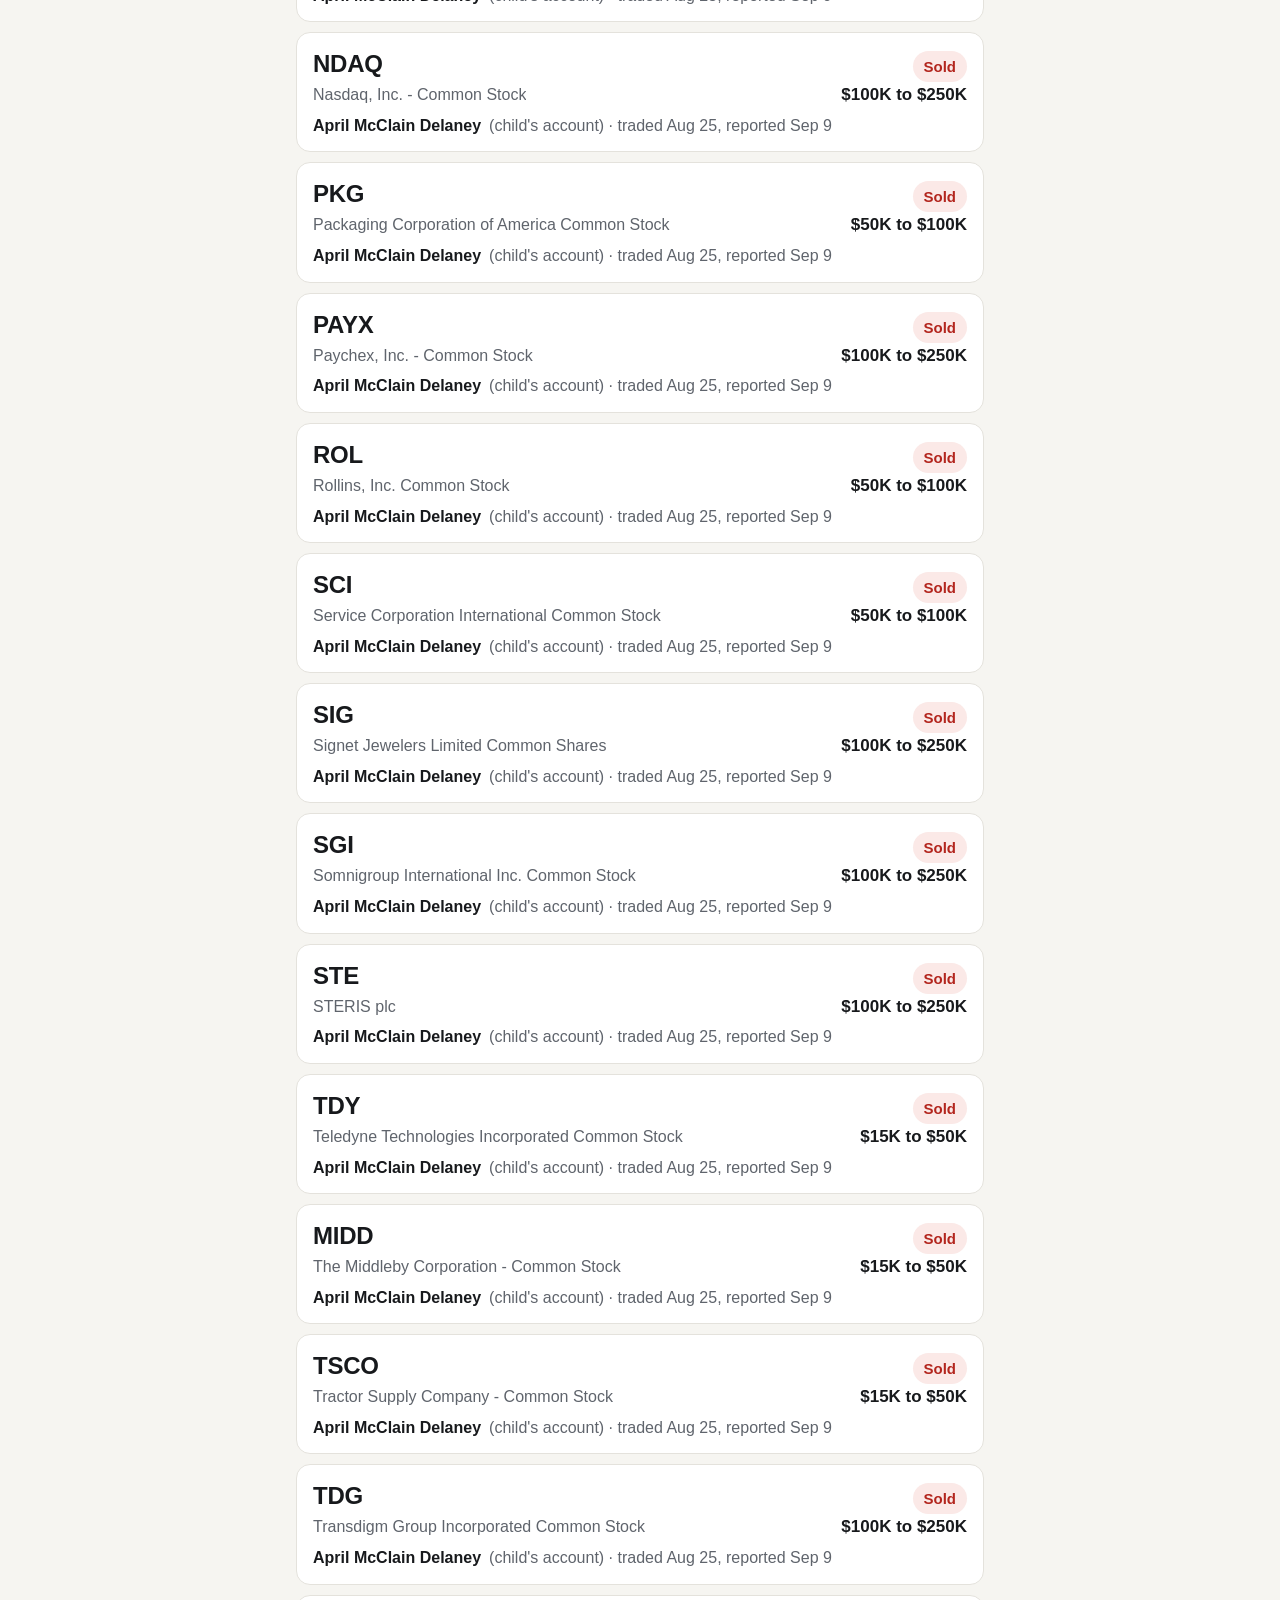
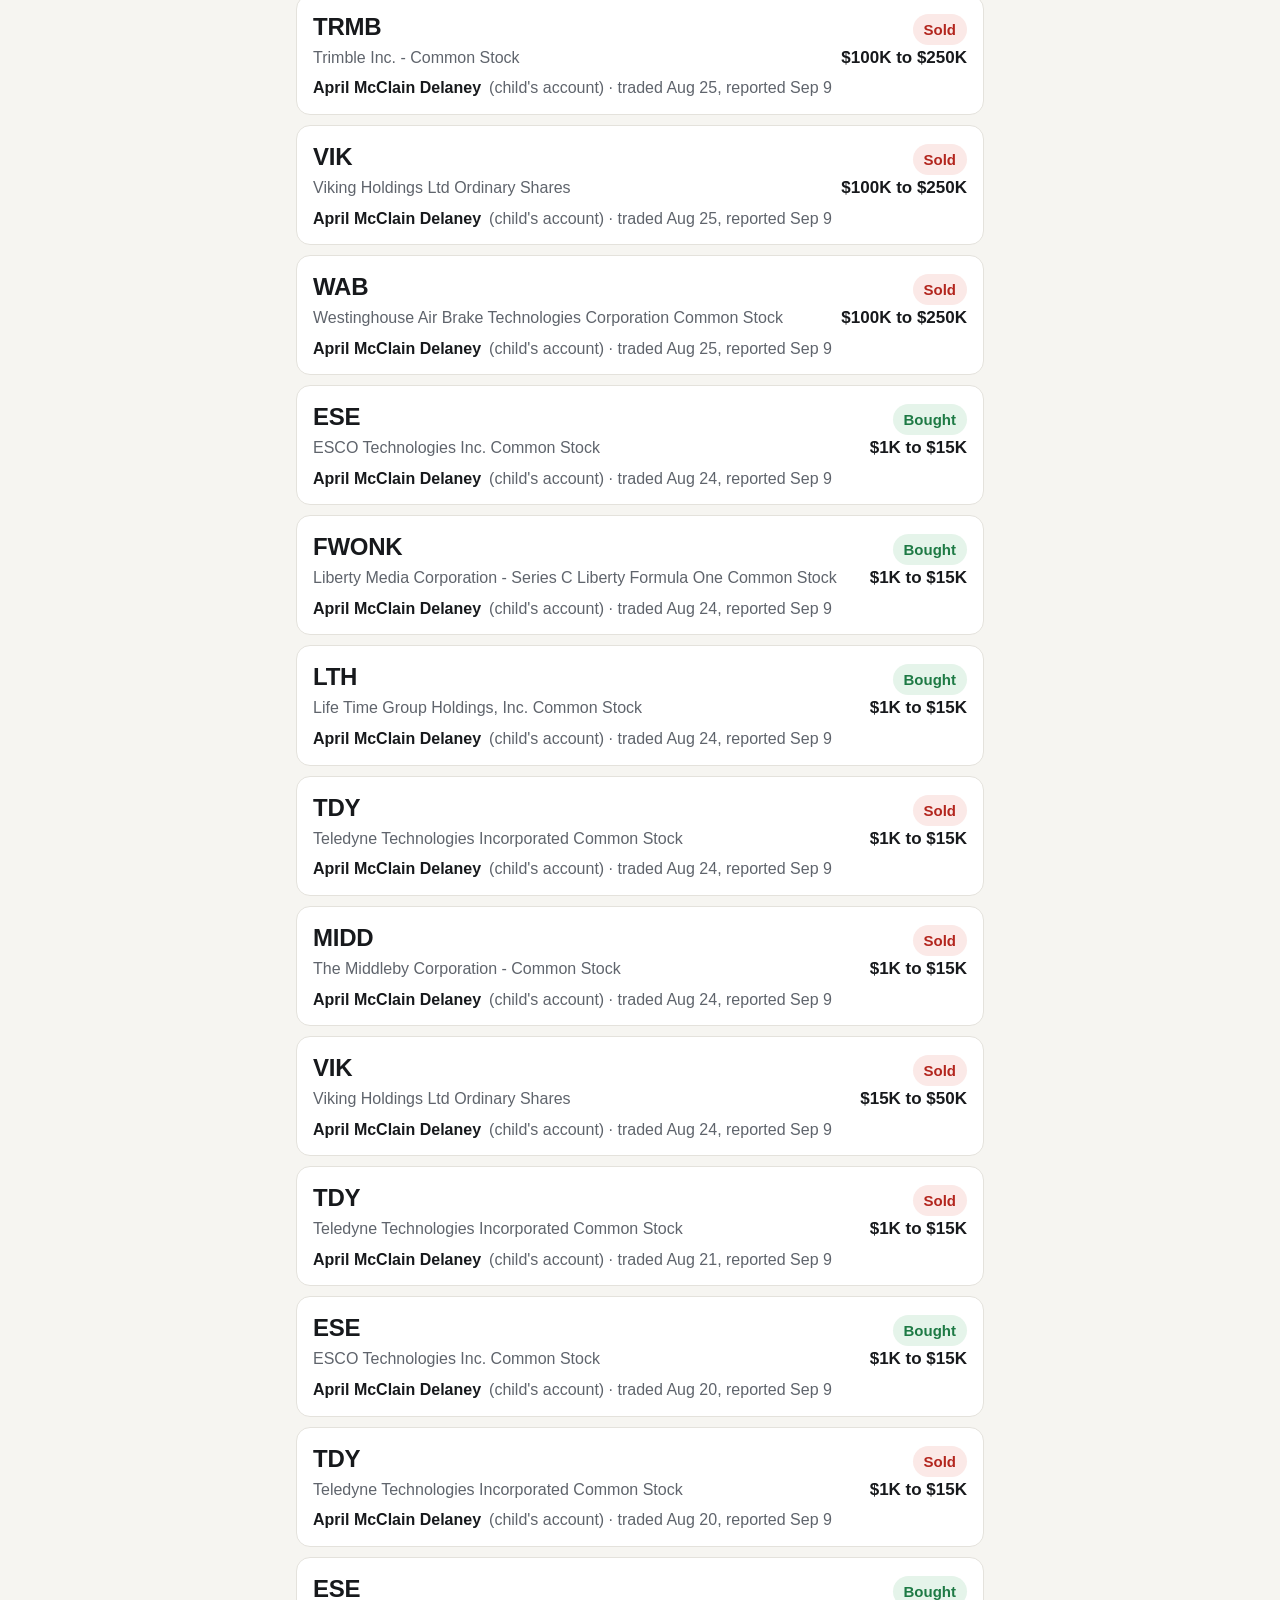
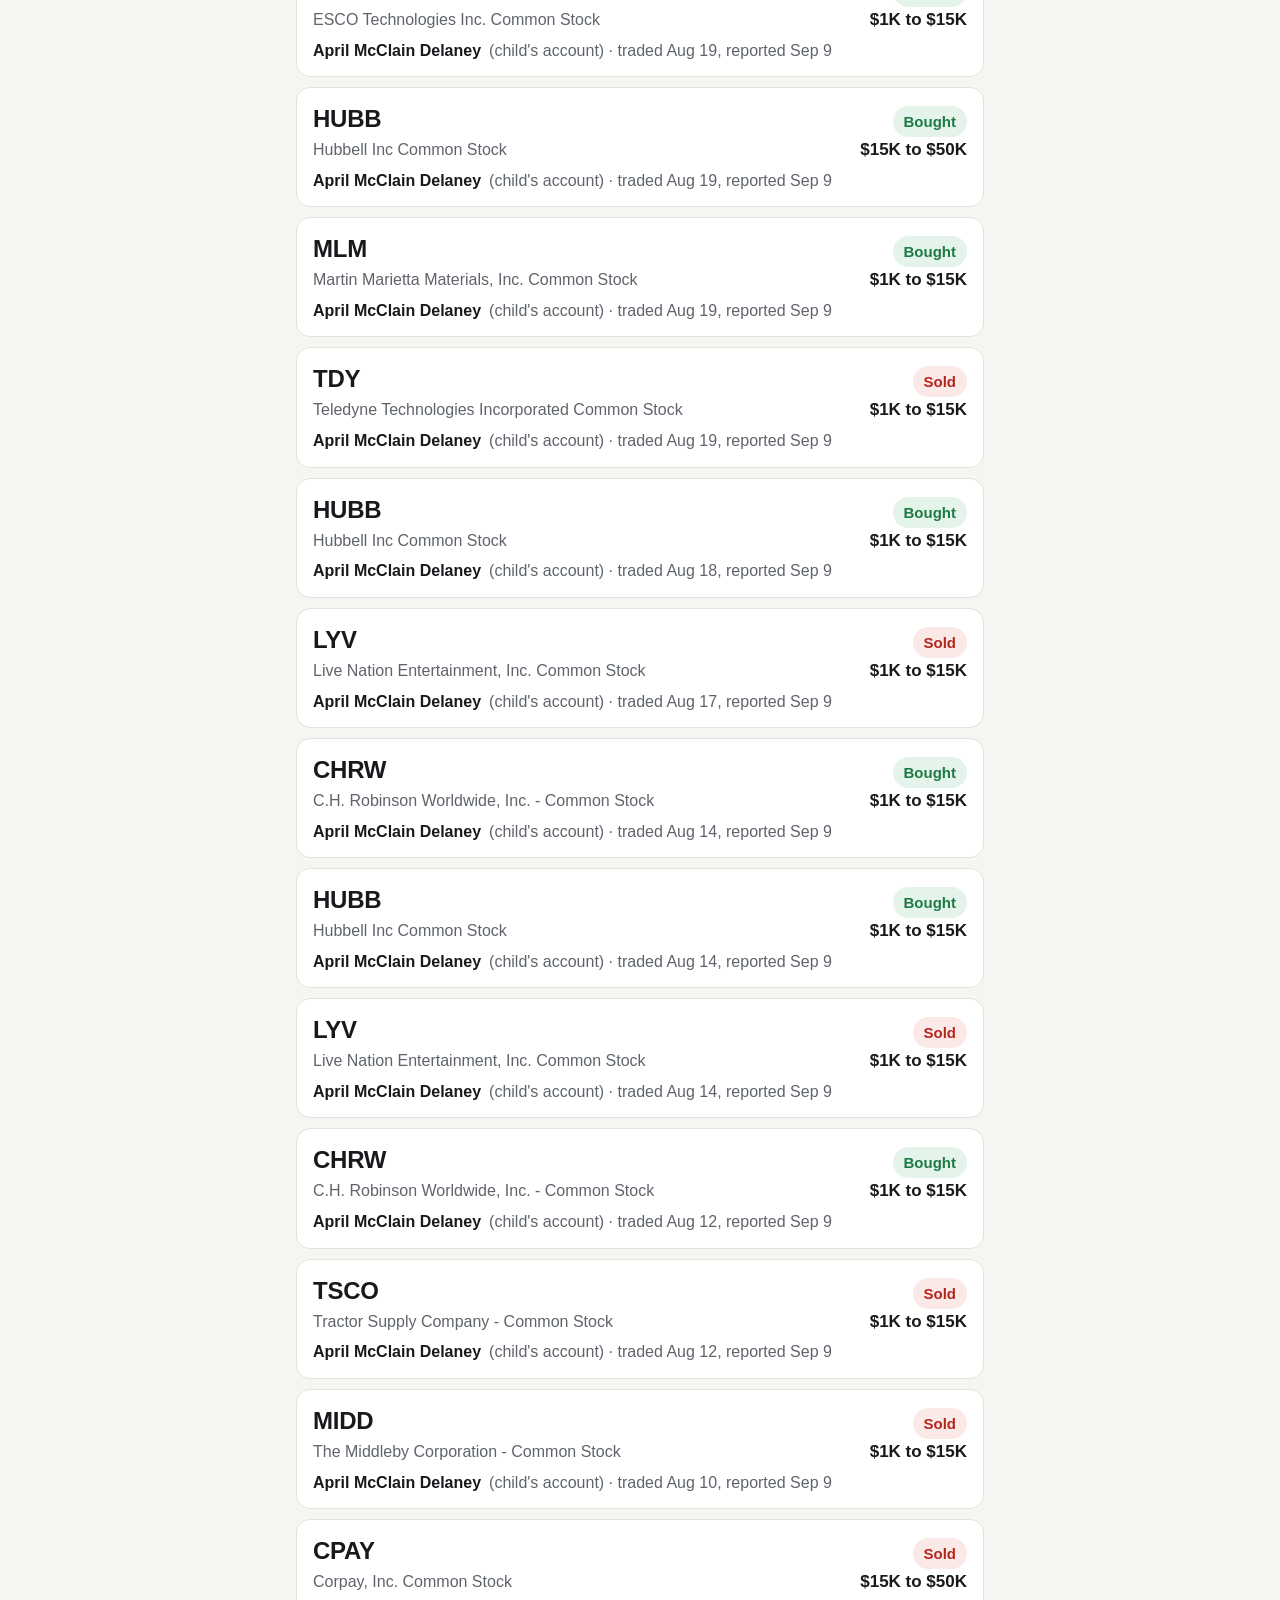
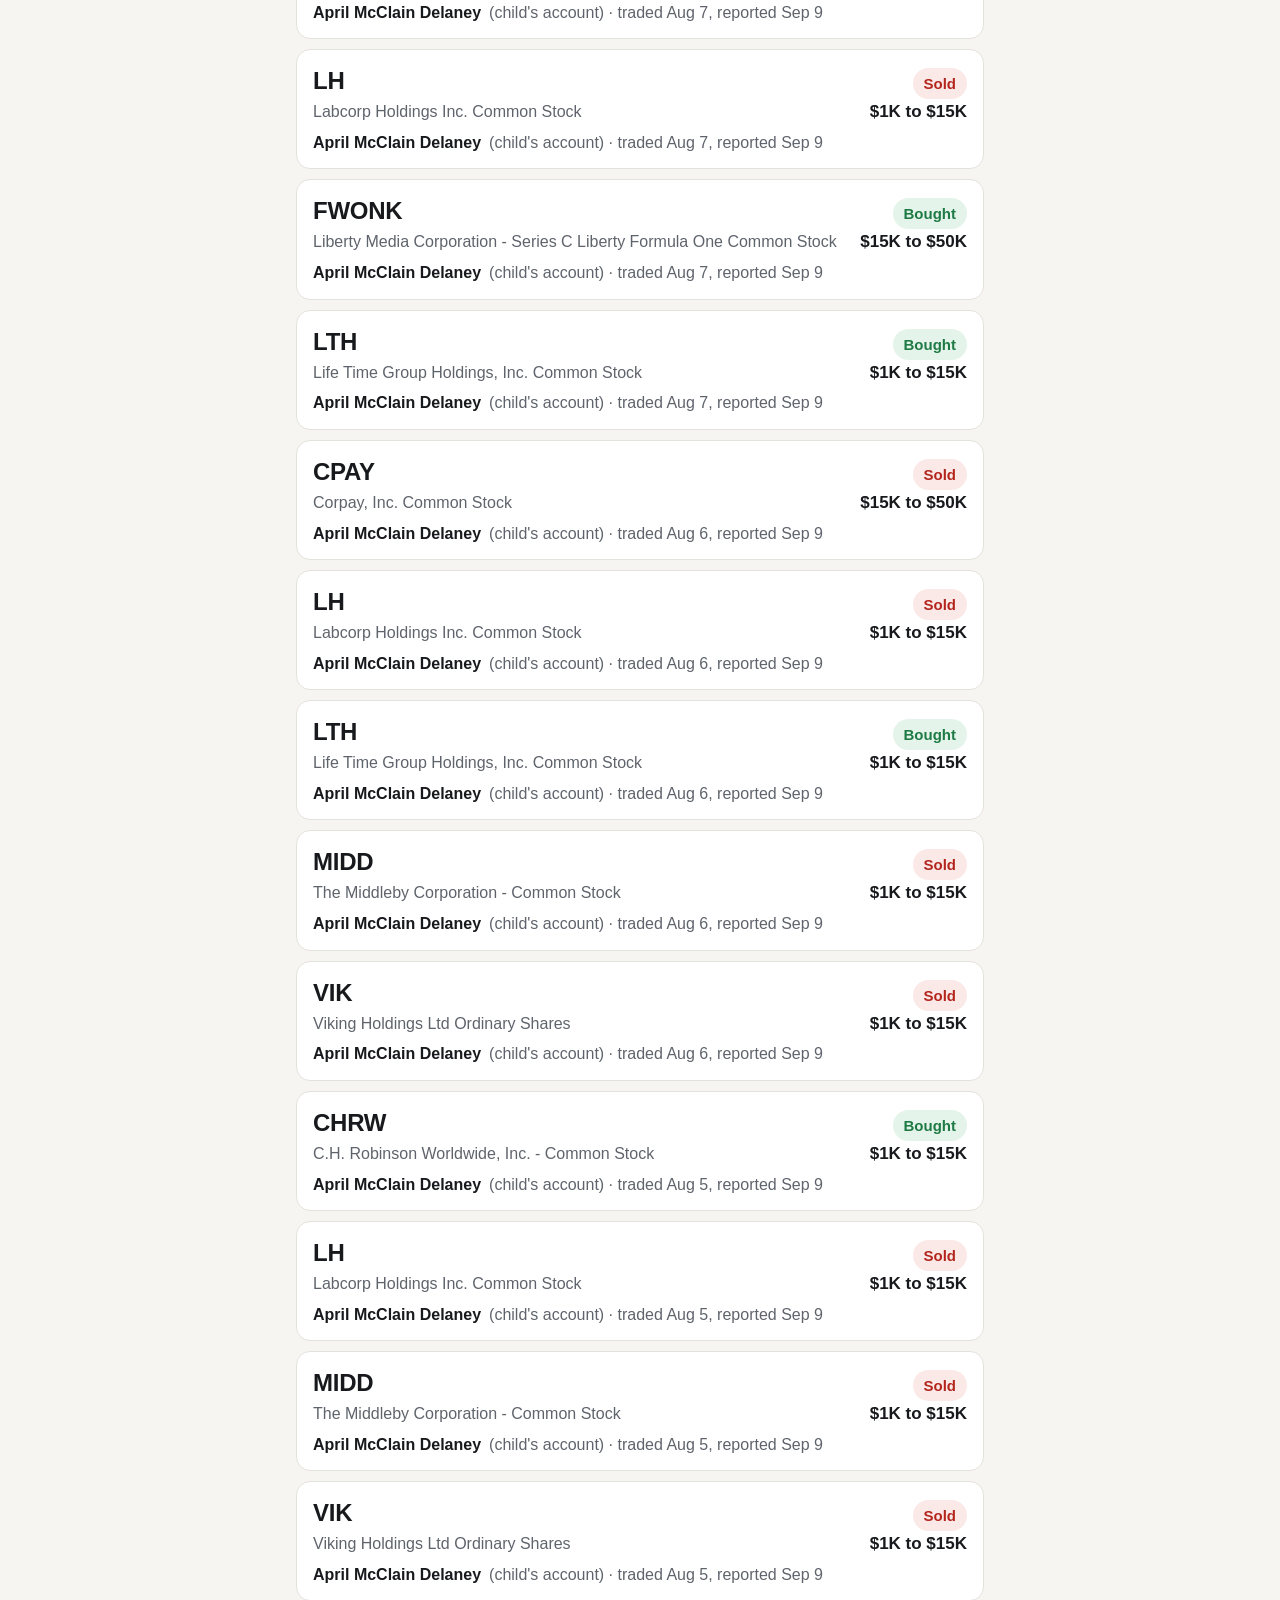
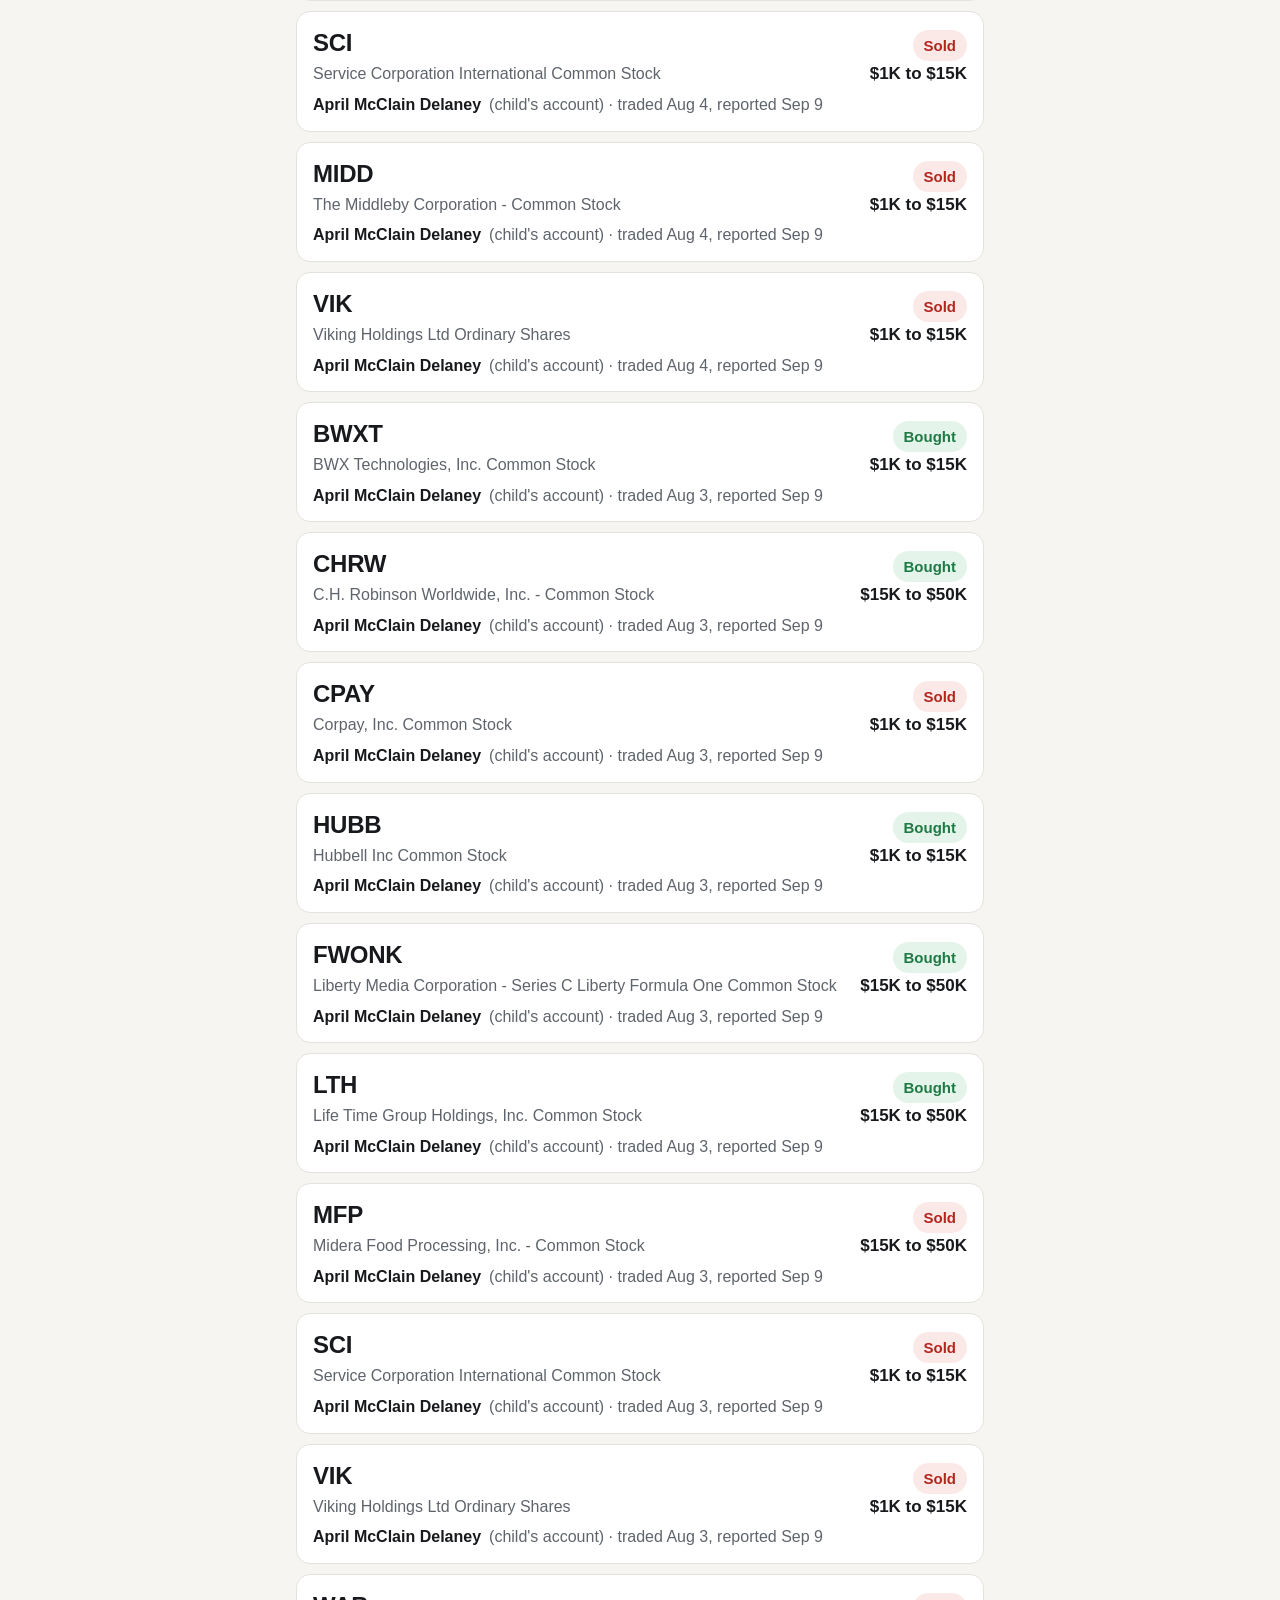
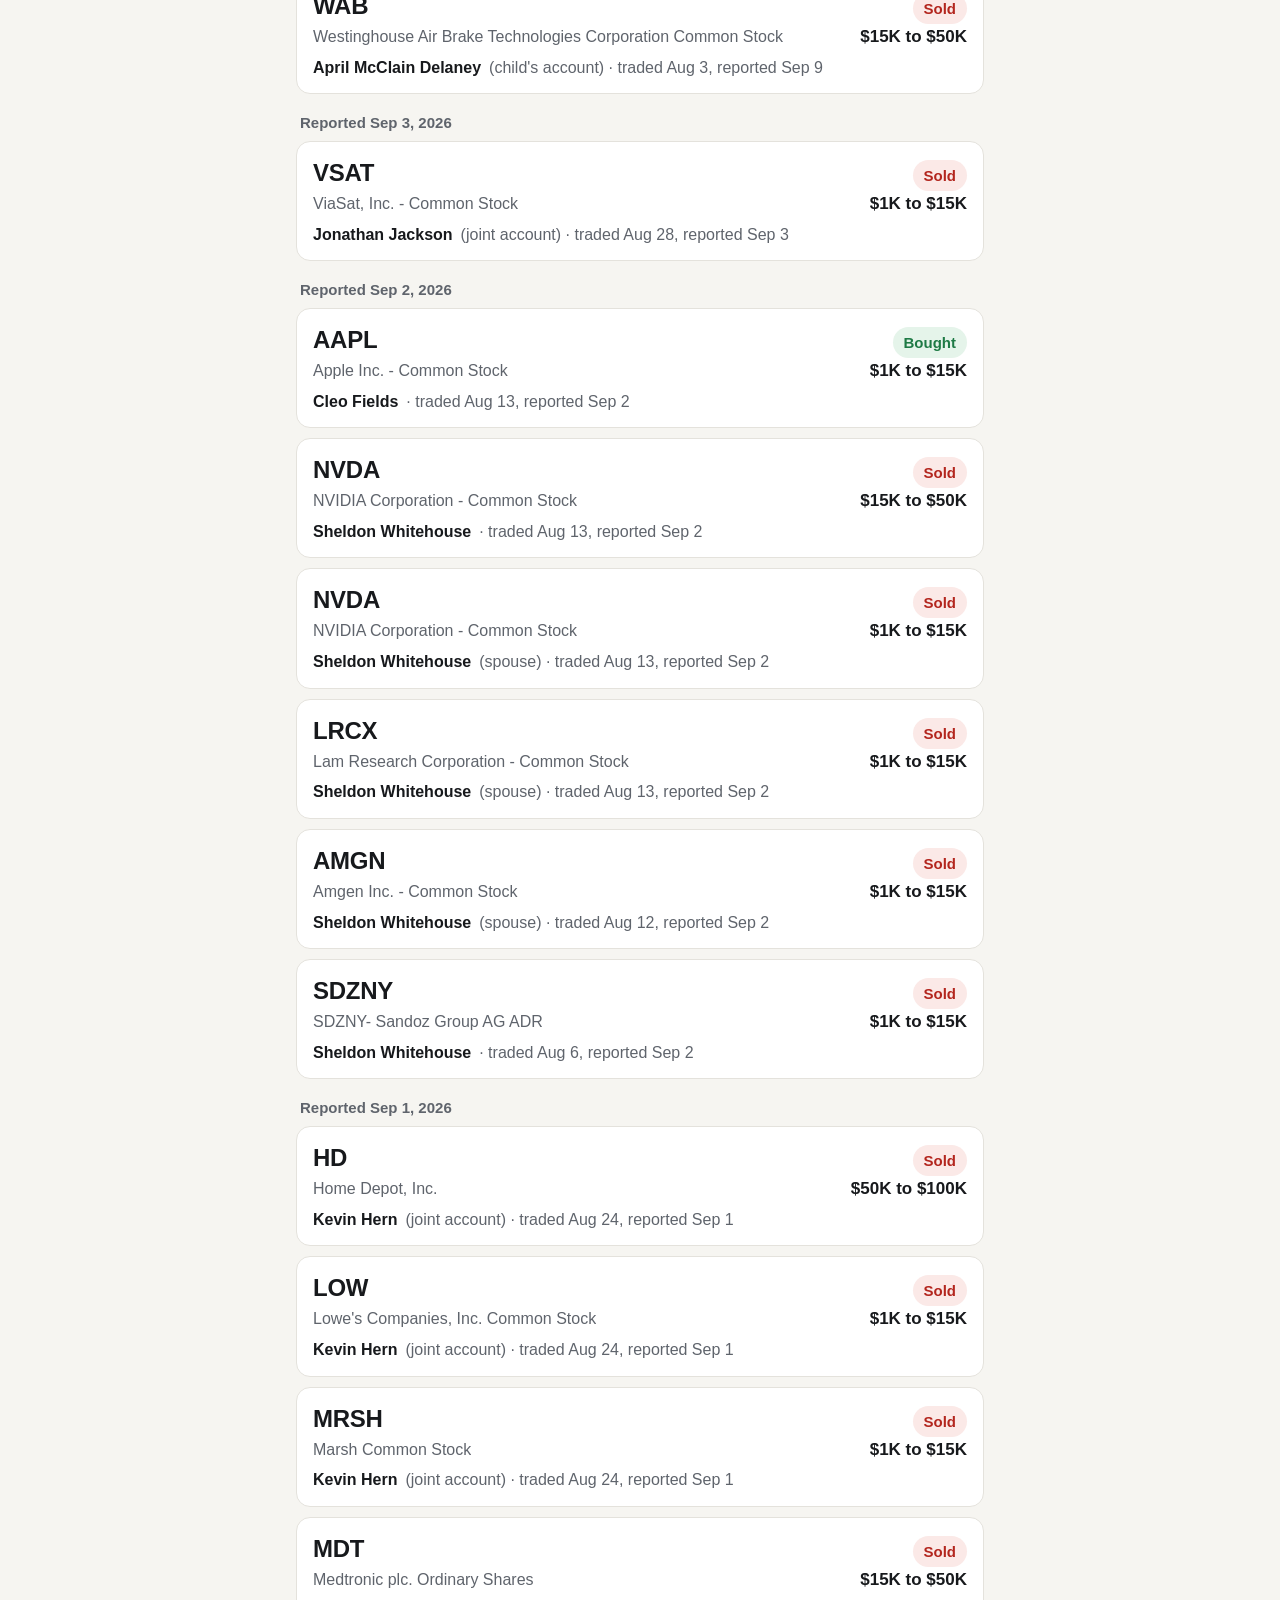
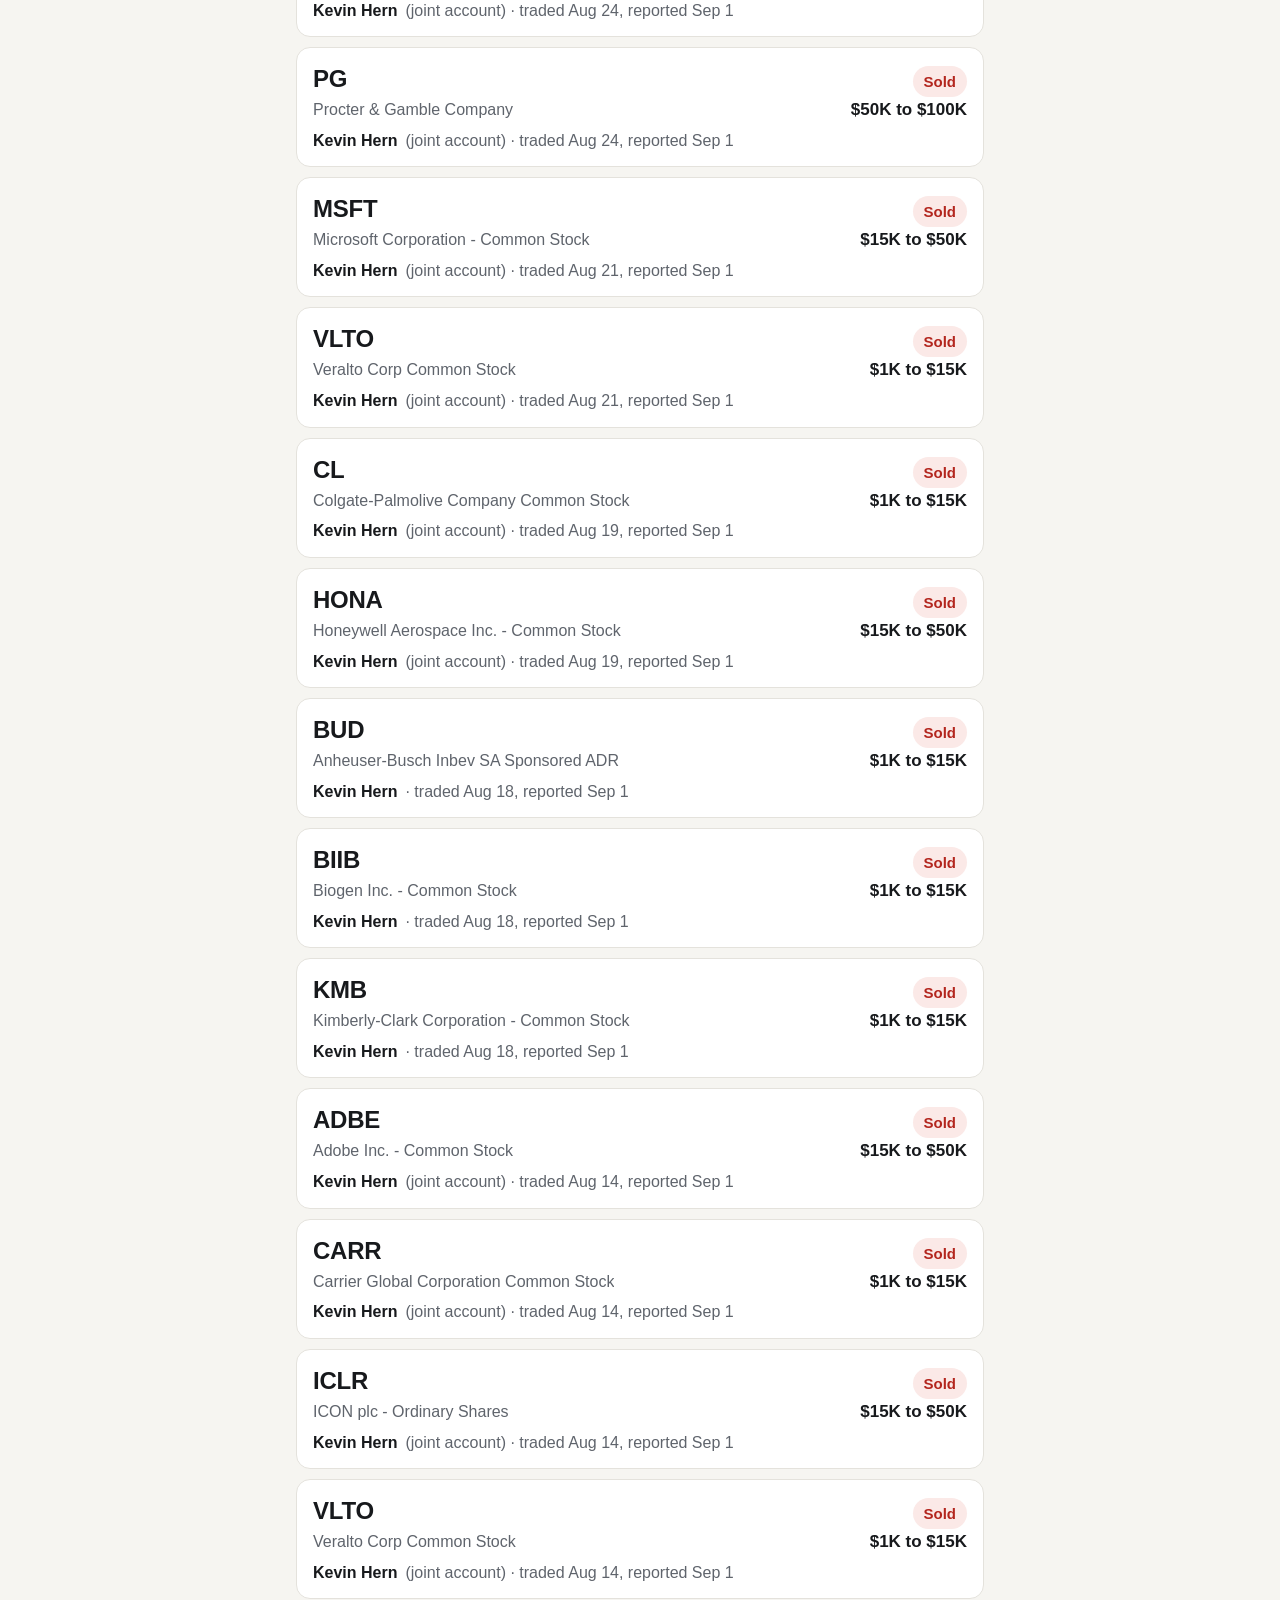
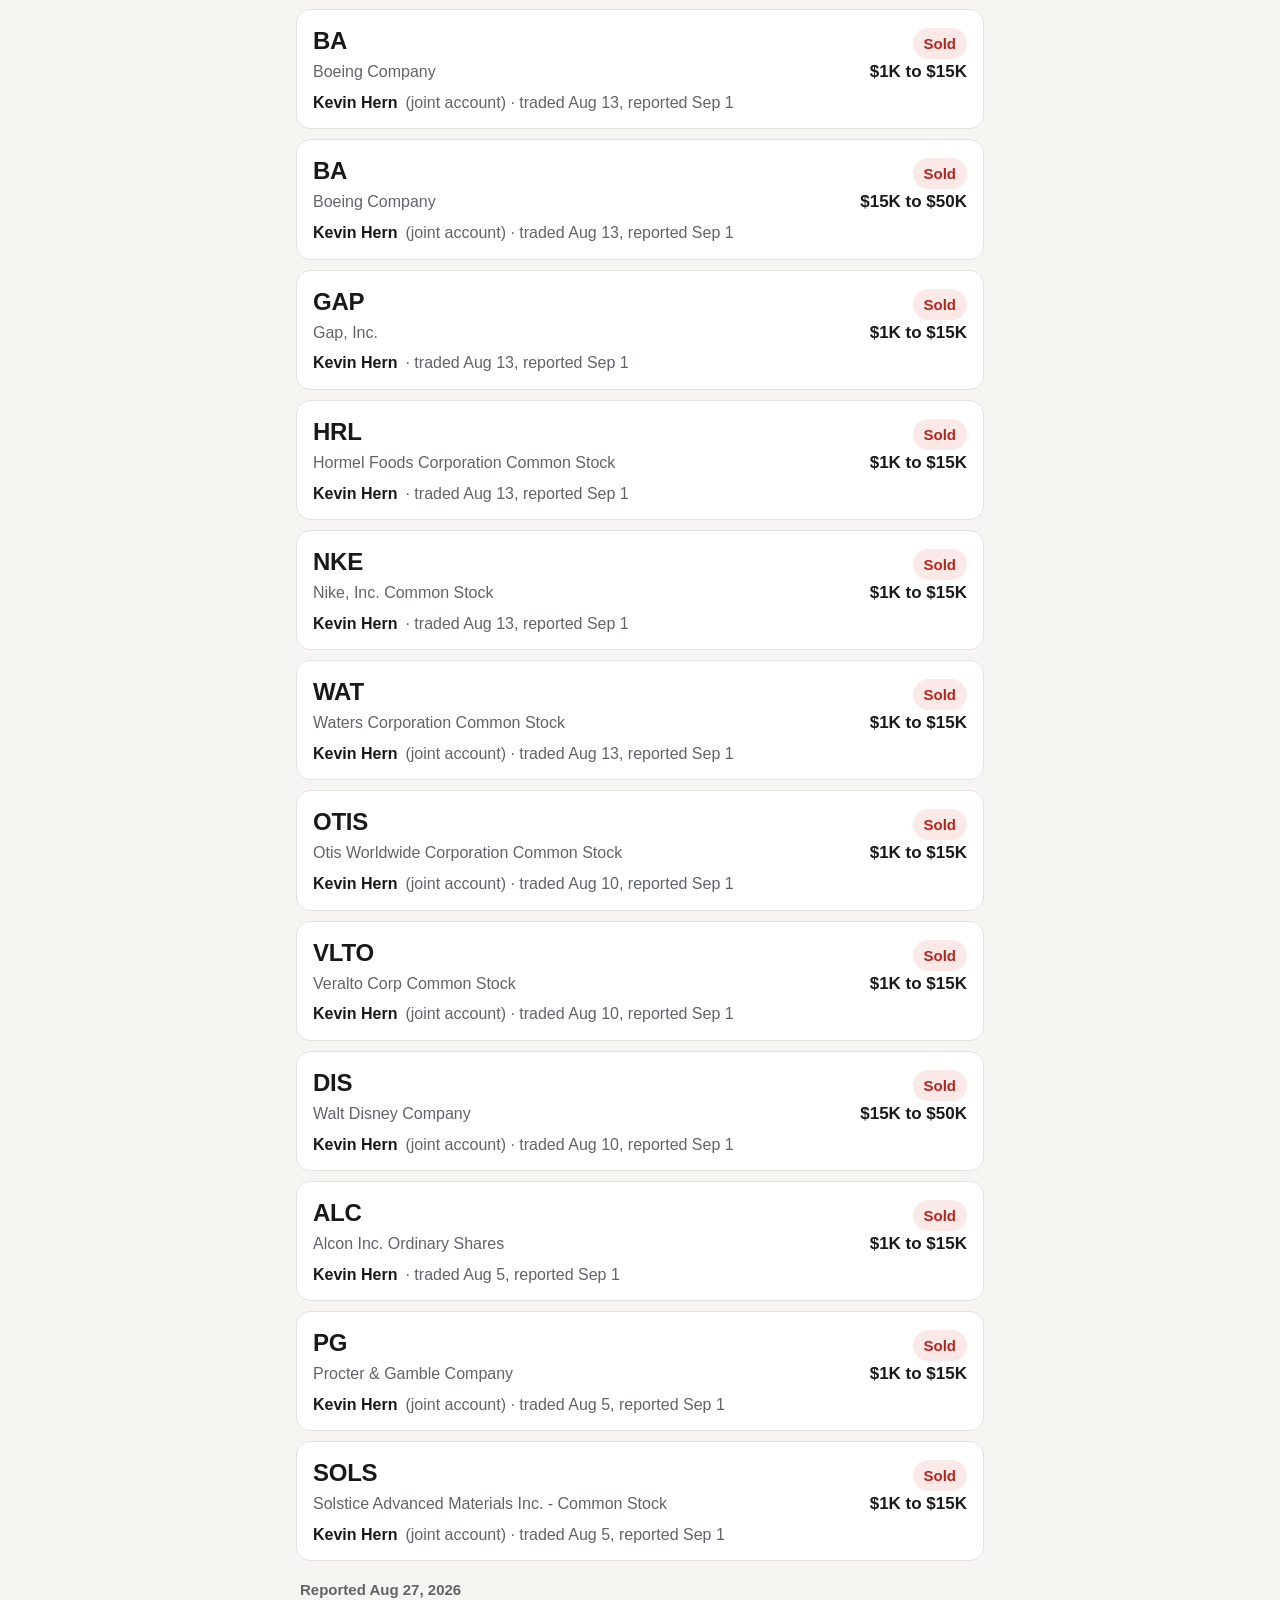
==== commit 2931f8d4: "rebrand to Gonka Capital Renames the app, the Android package and theme, the repo and the feed URL. " ====
--- a/android/app/src/main/assets/www/index.html
+++ b/android/app/src/main/assets/www/index.html
@@ -4,7 +4,7 @@
 <meta charset="utf-8">
 <meta name="viewport" content="width=device-width, initial-scale=1, viewport-fit=cover">
 <meta name="color-scheme" content="light dark">
-<title>Coattails</title>
+<title>Gonka Capital</title>
 <link rel="stylesheet" href="styles.css">
 </head>
 <body>
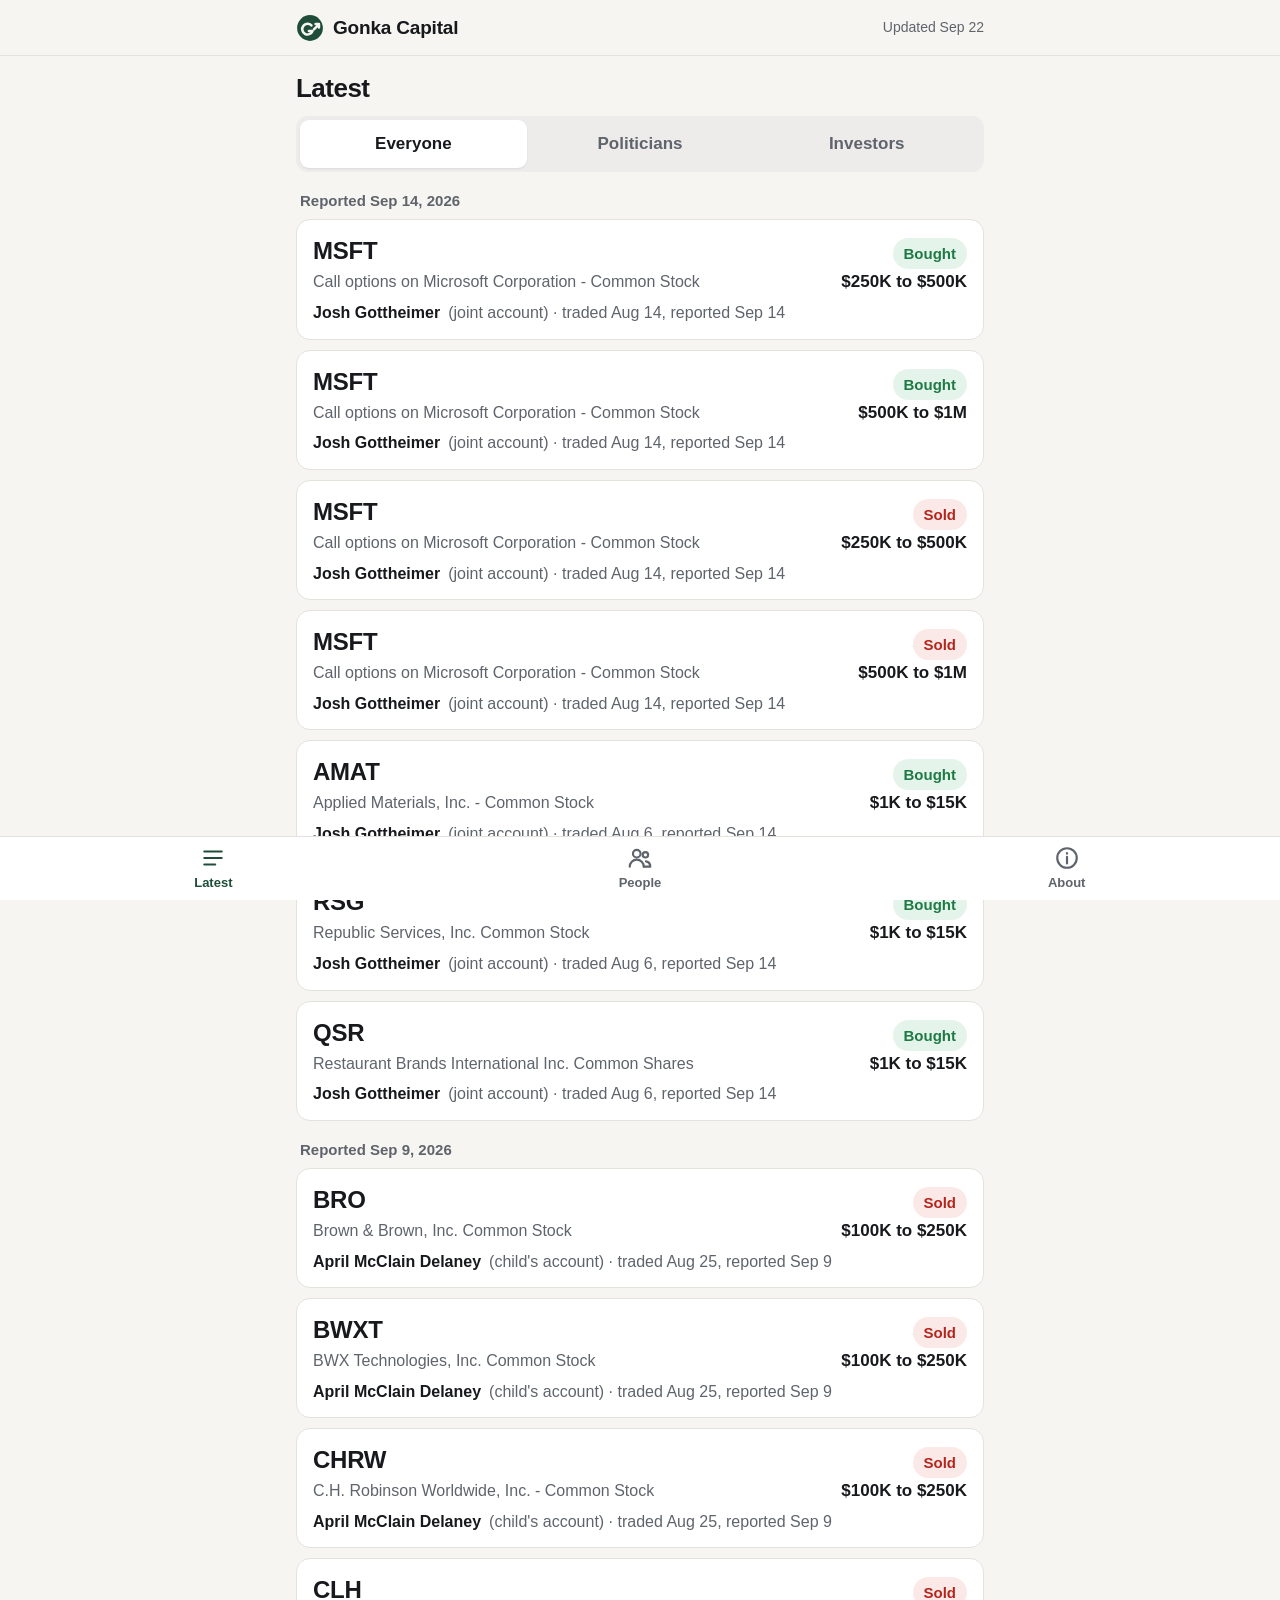
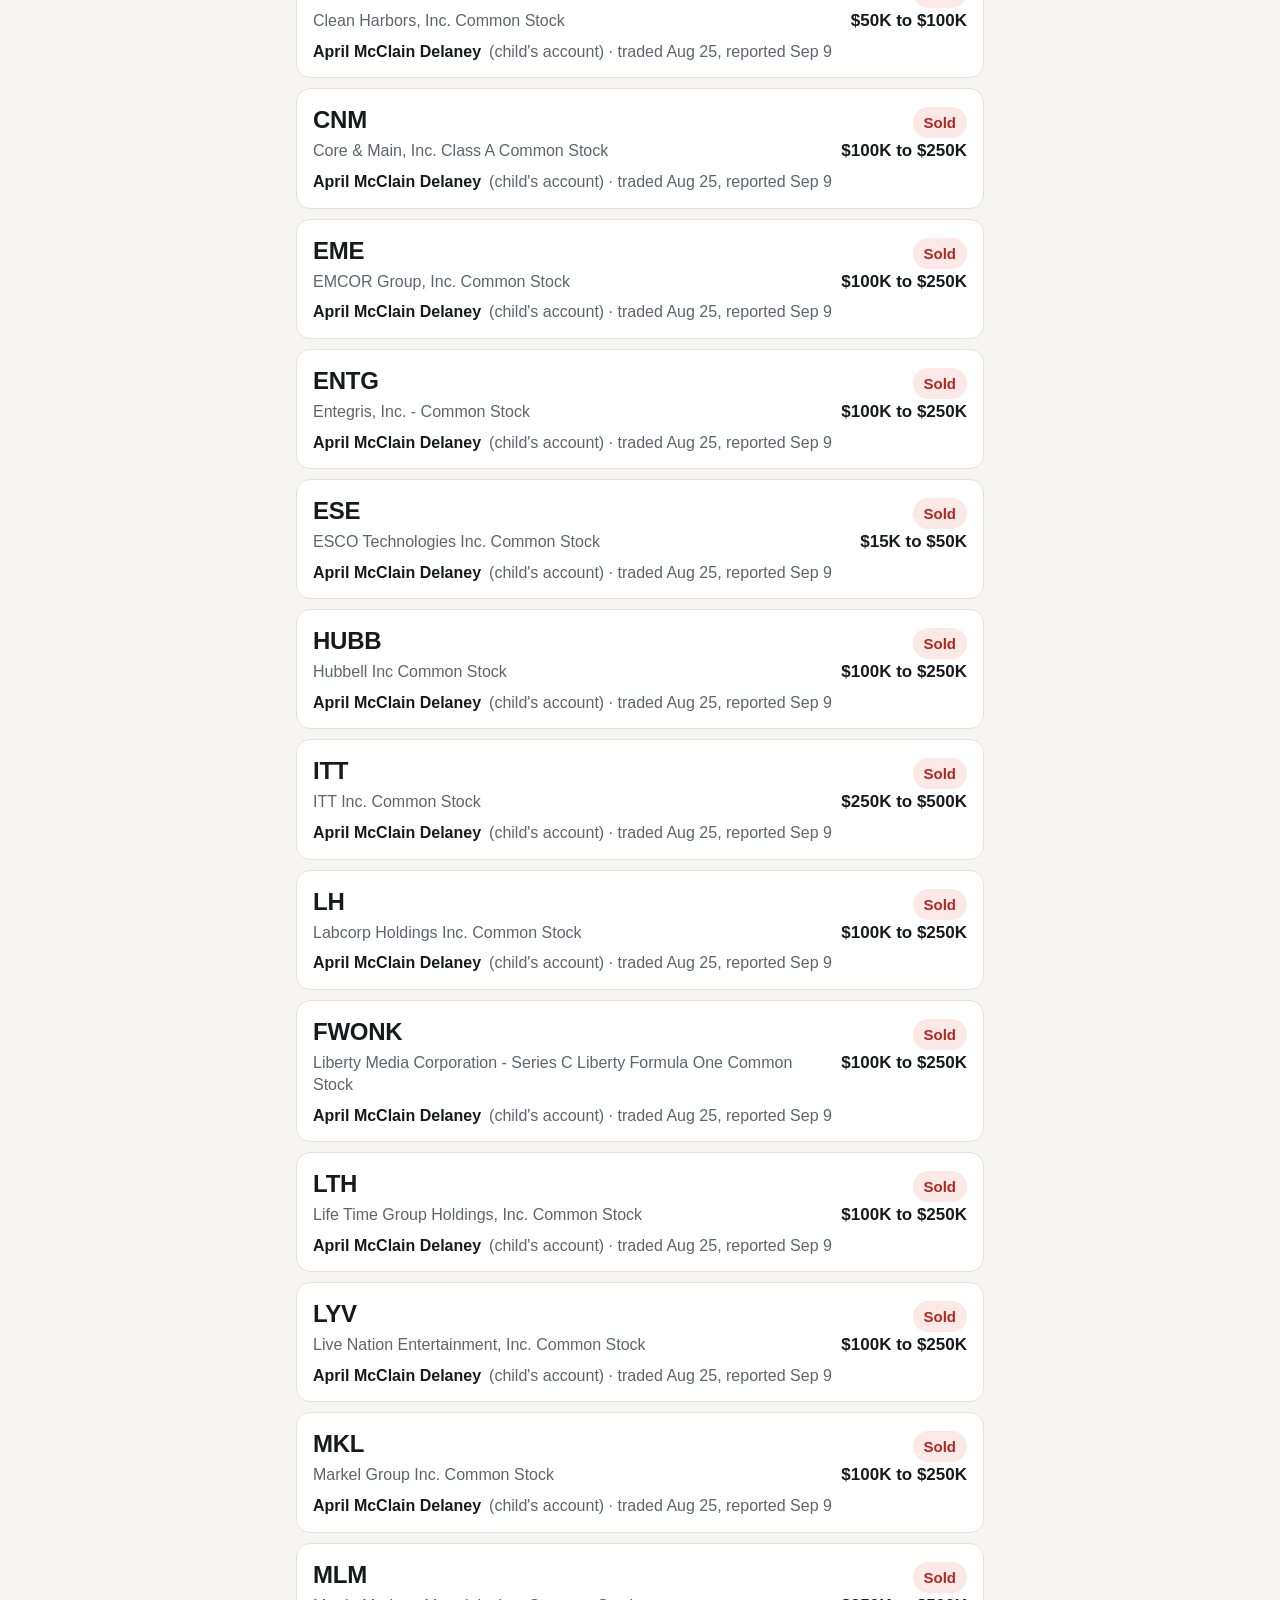
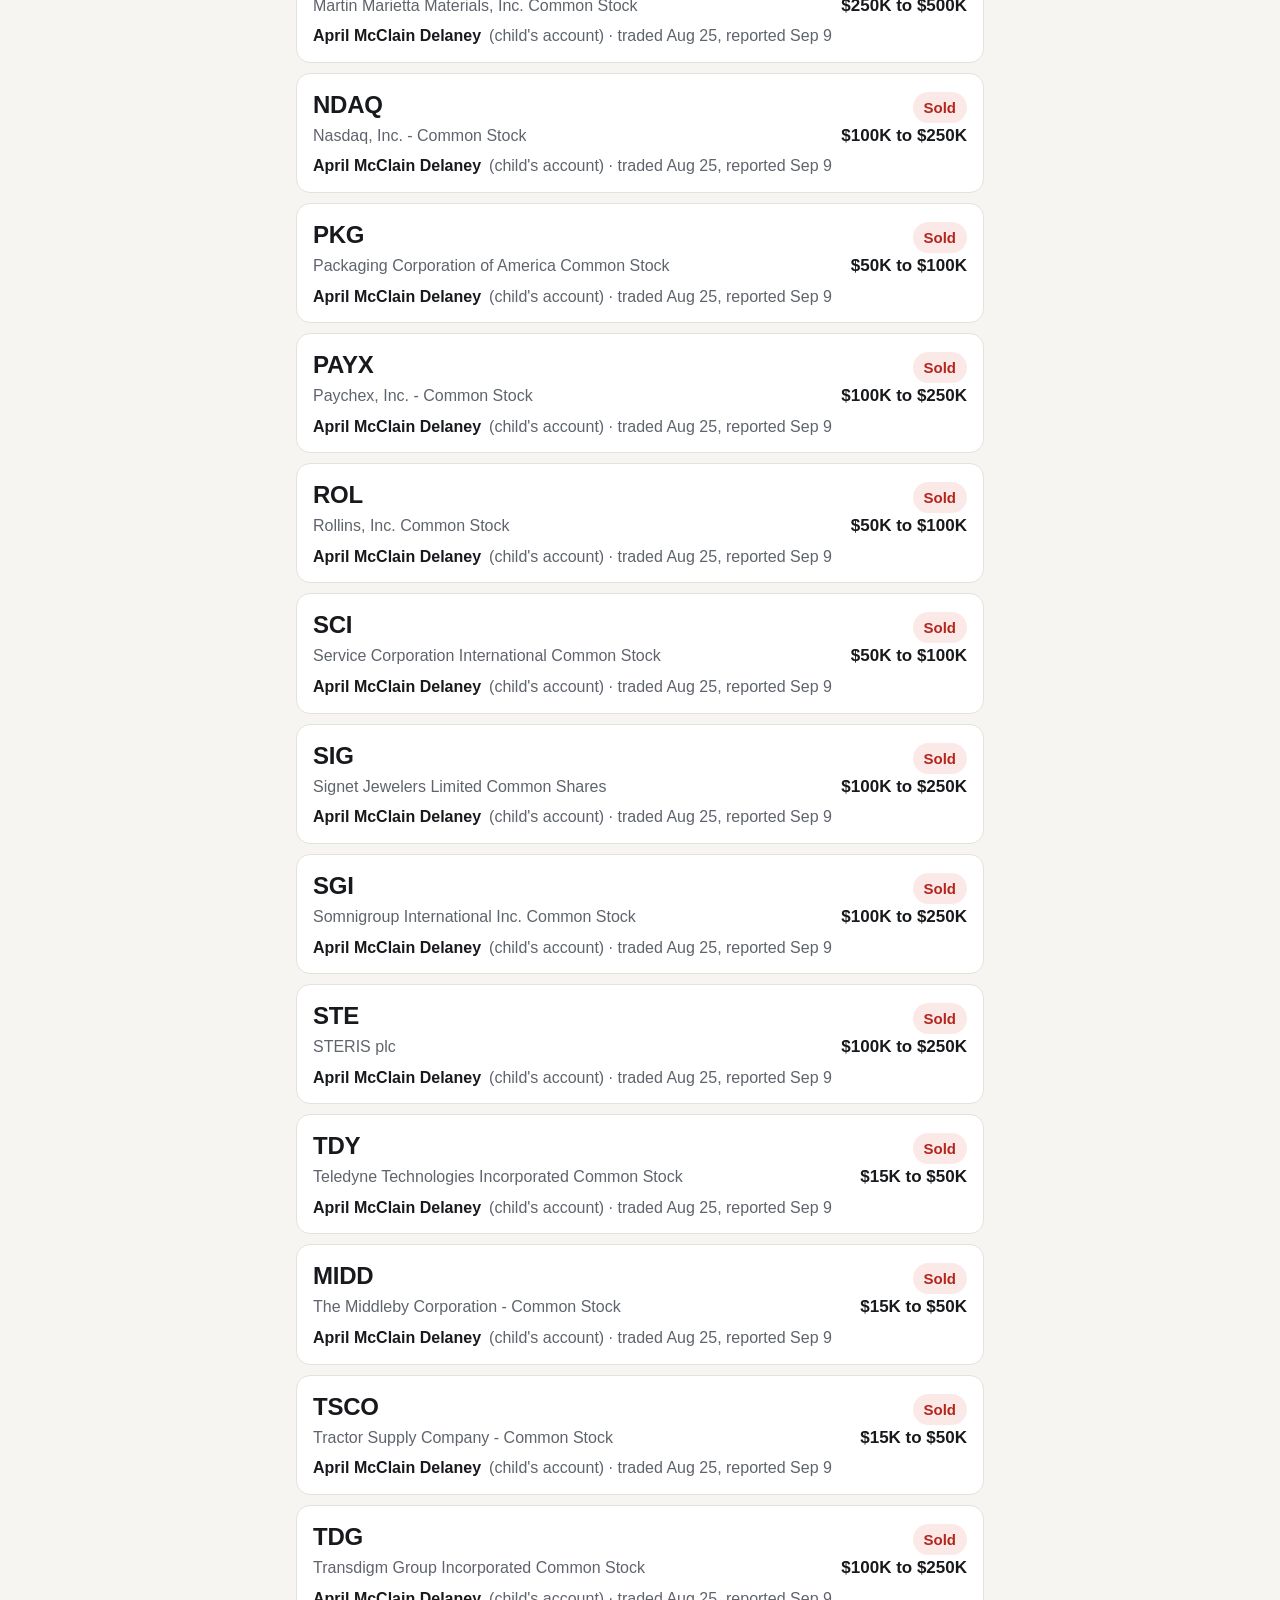
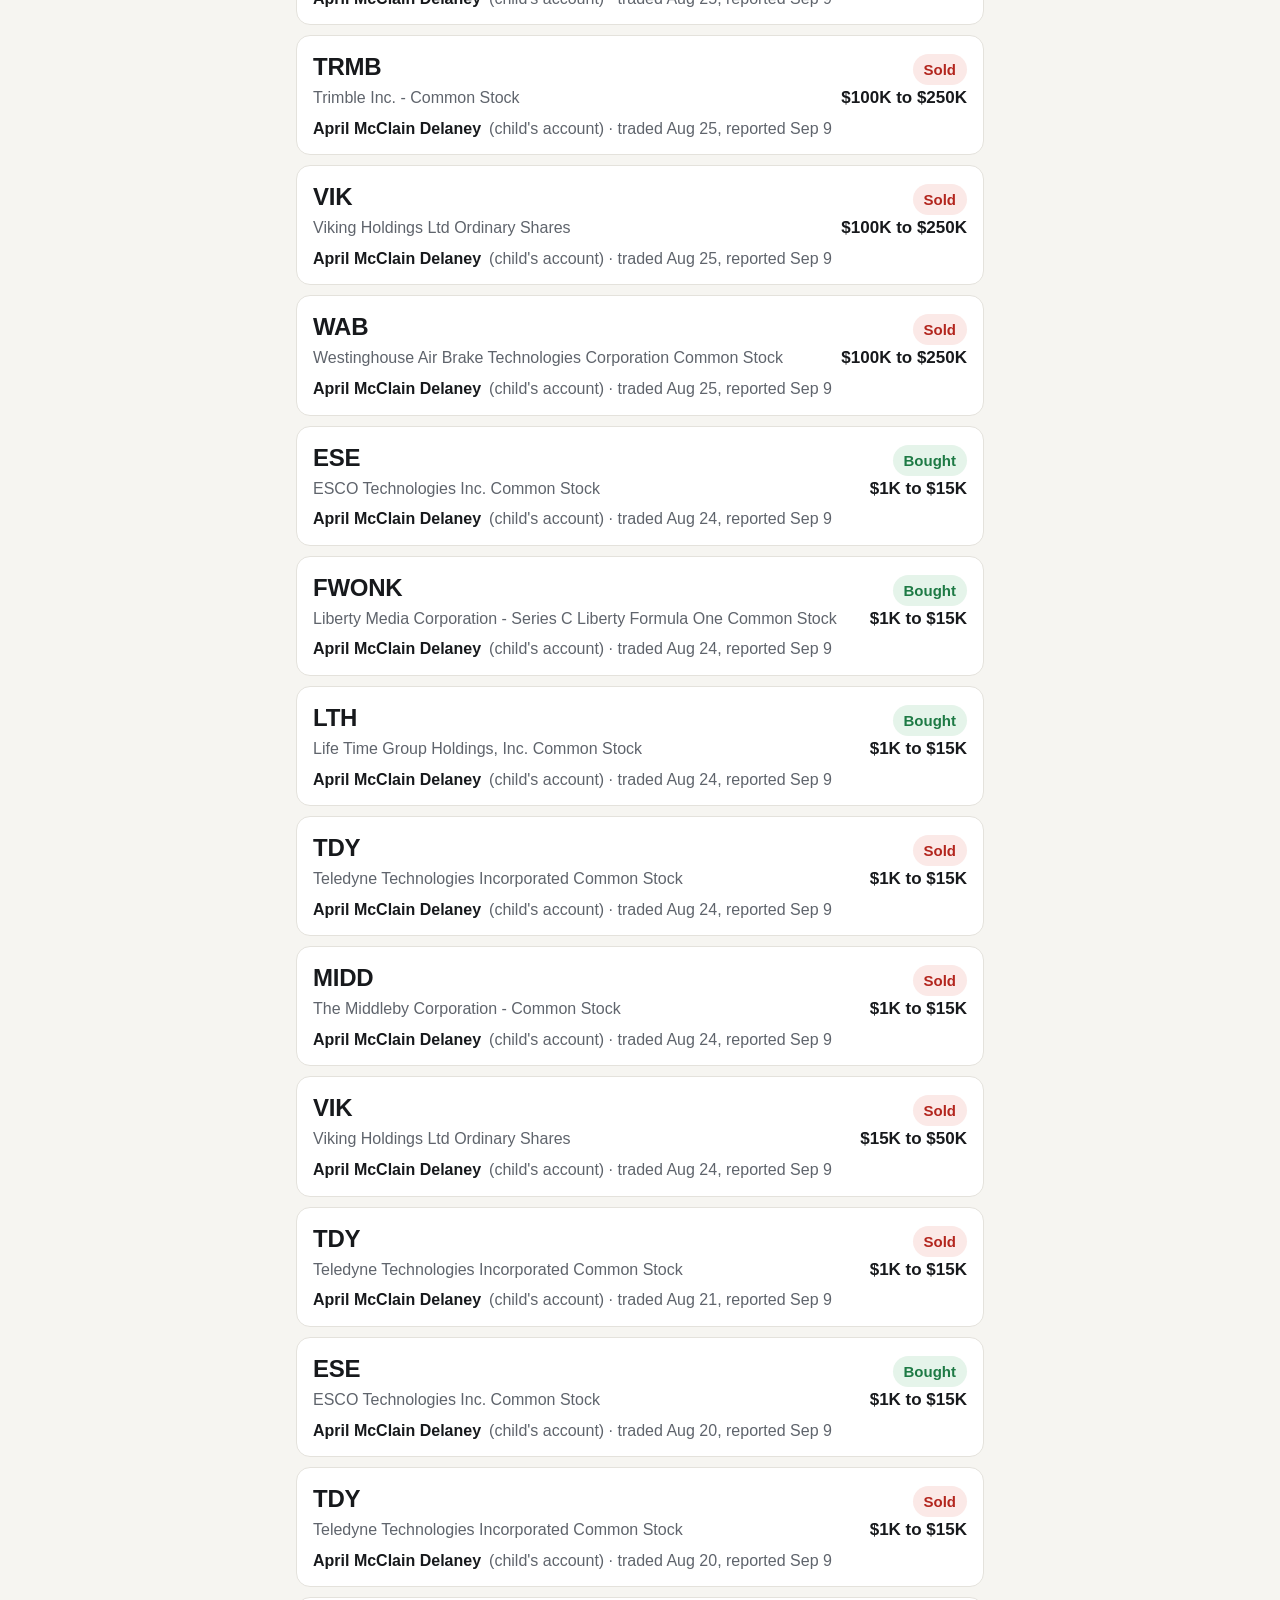
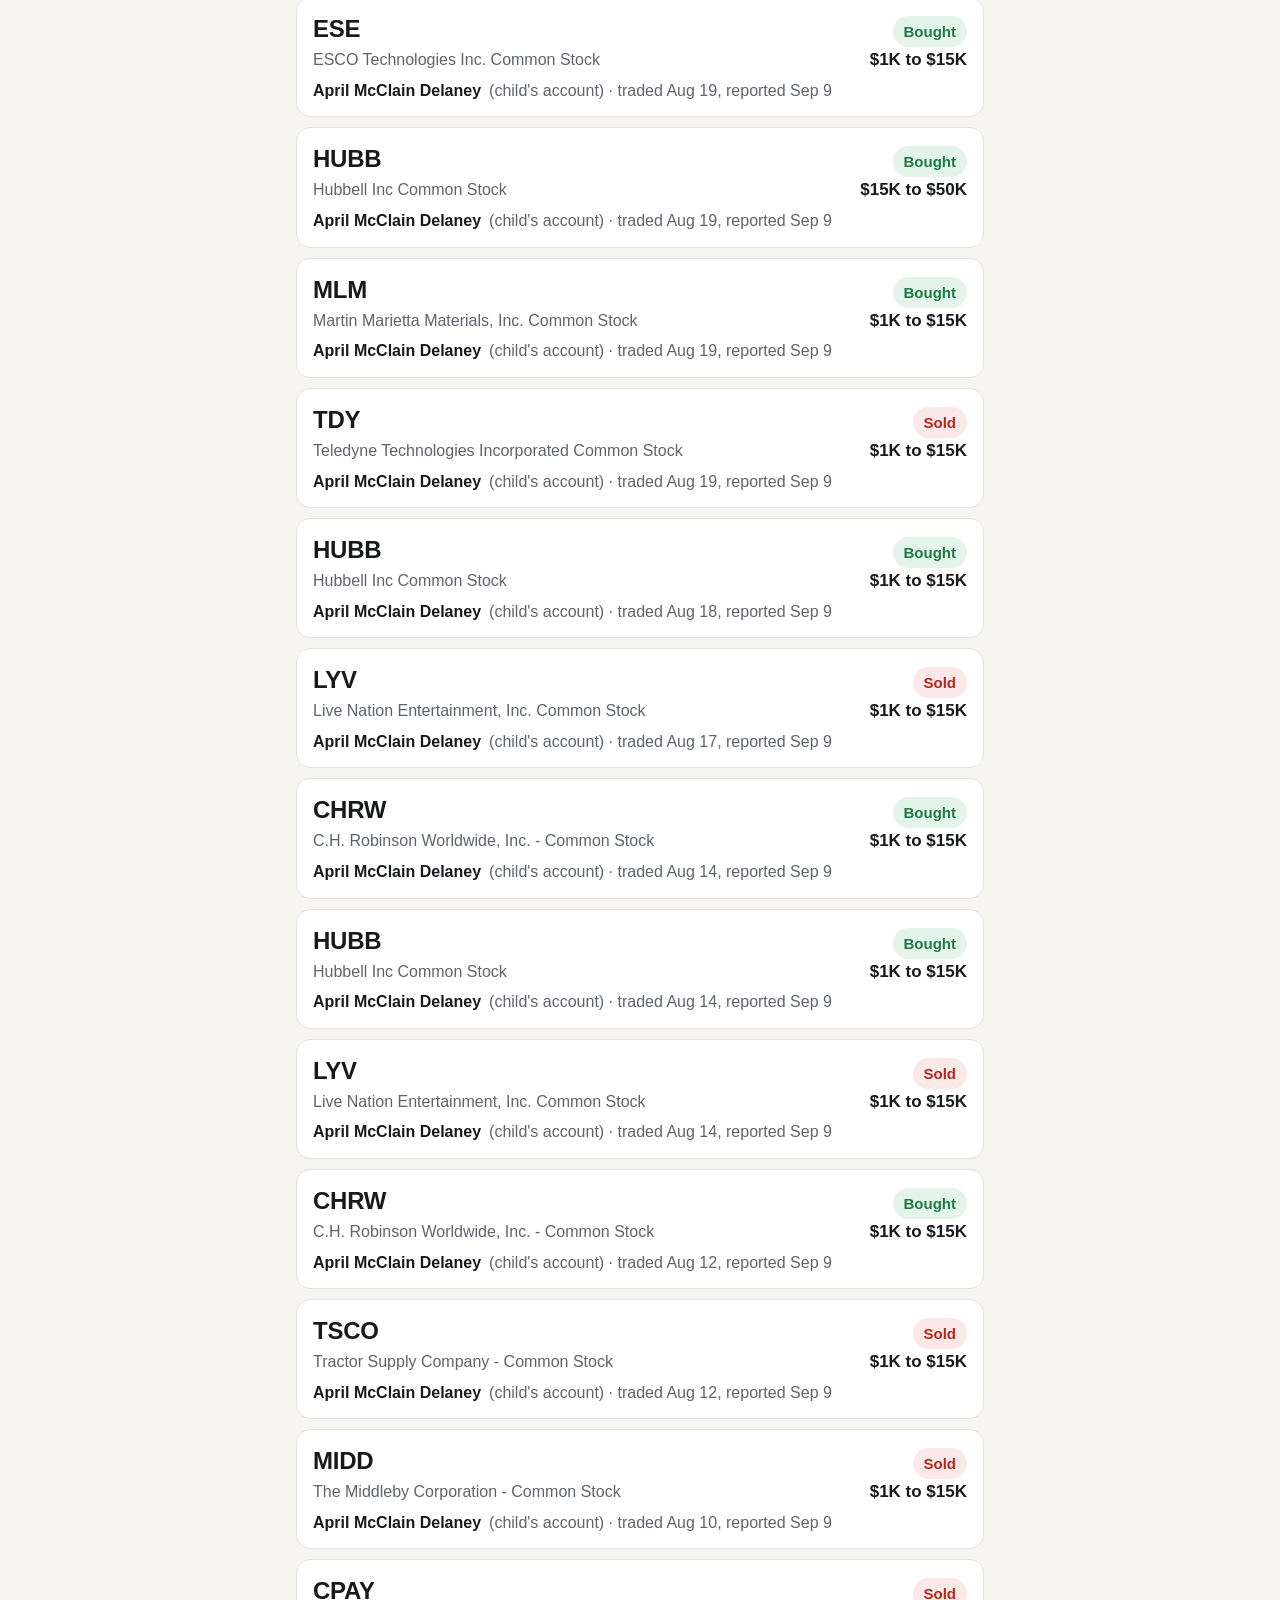
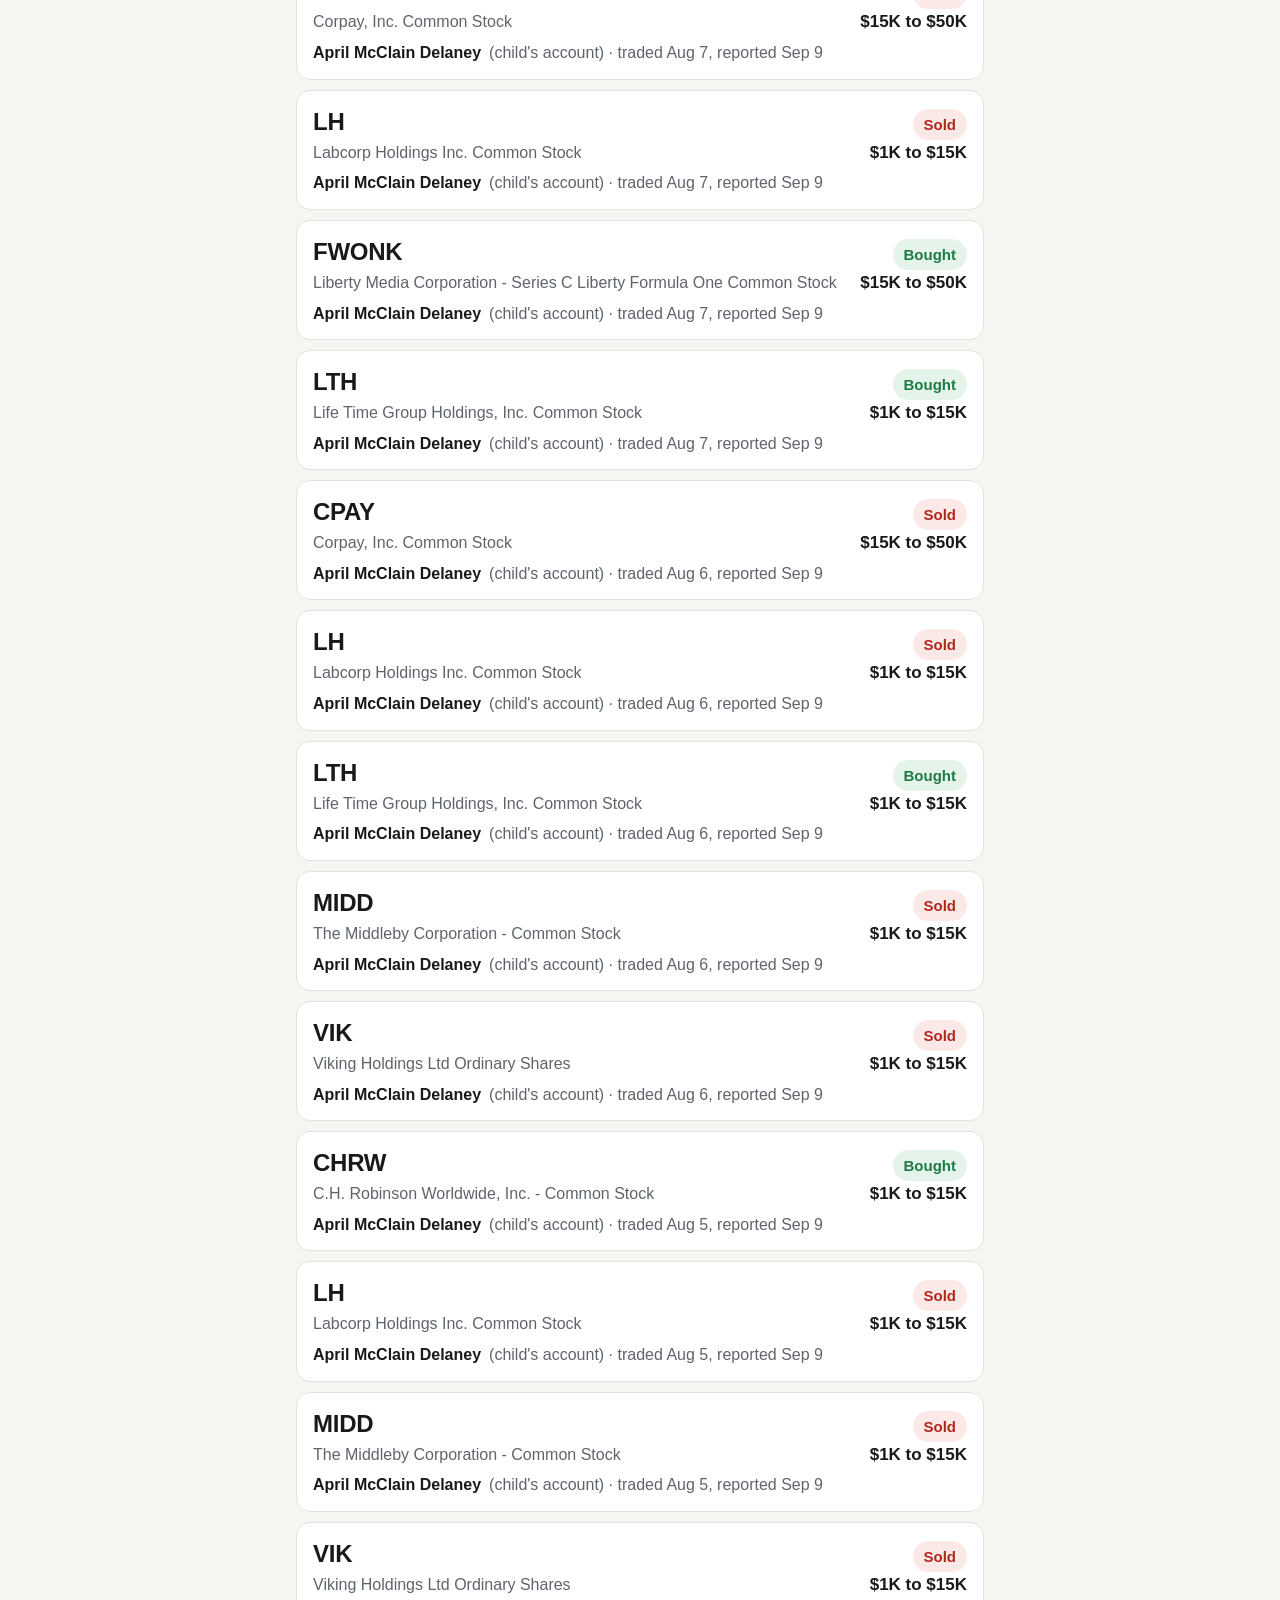
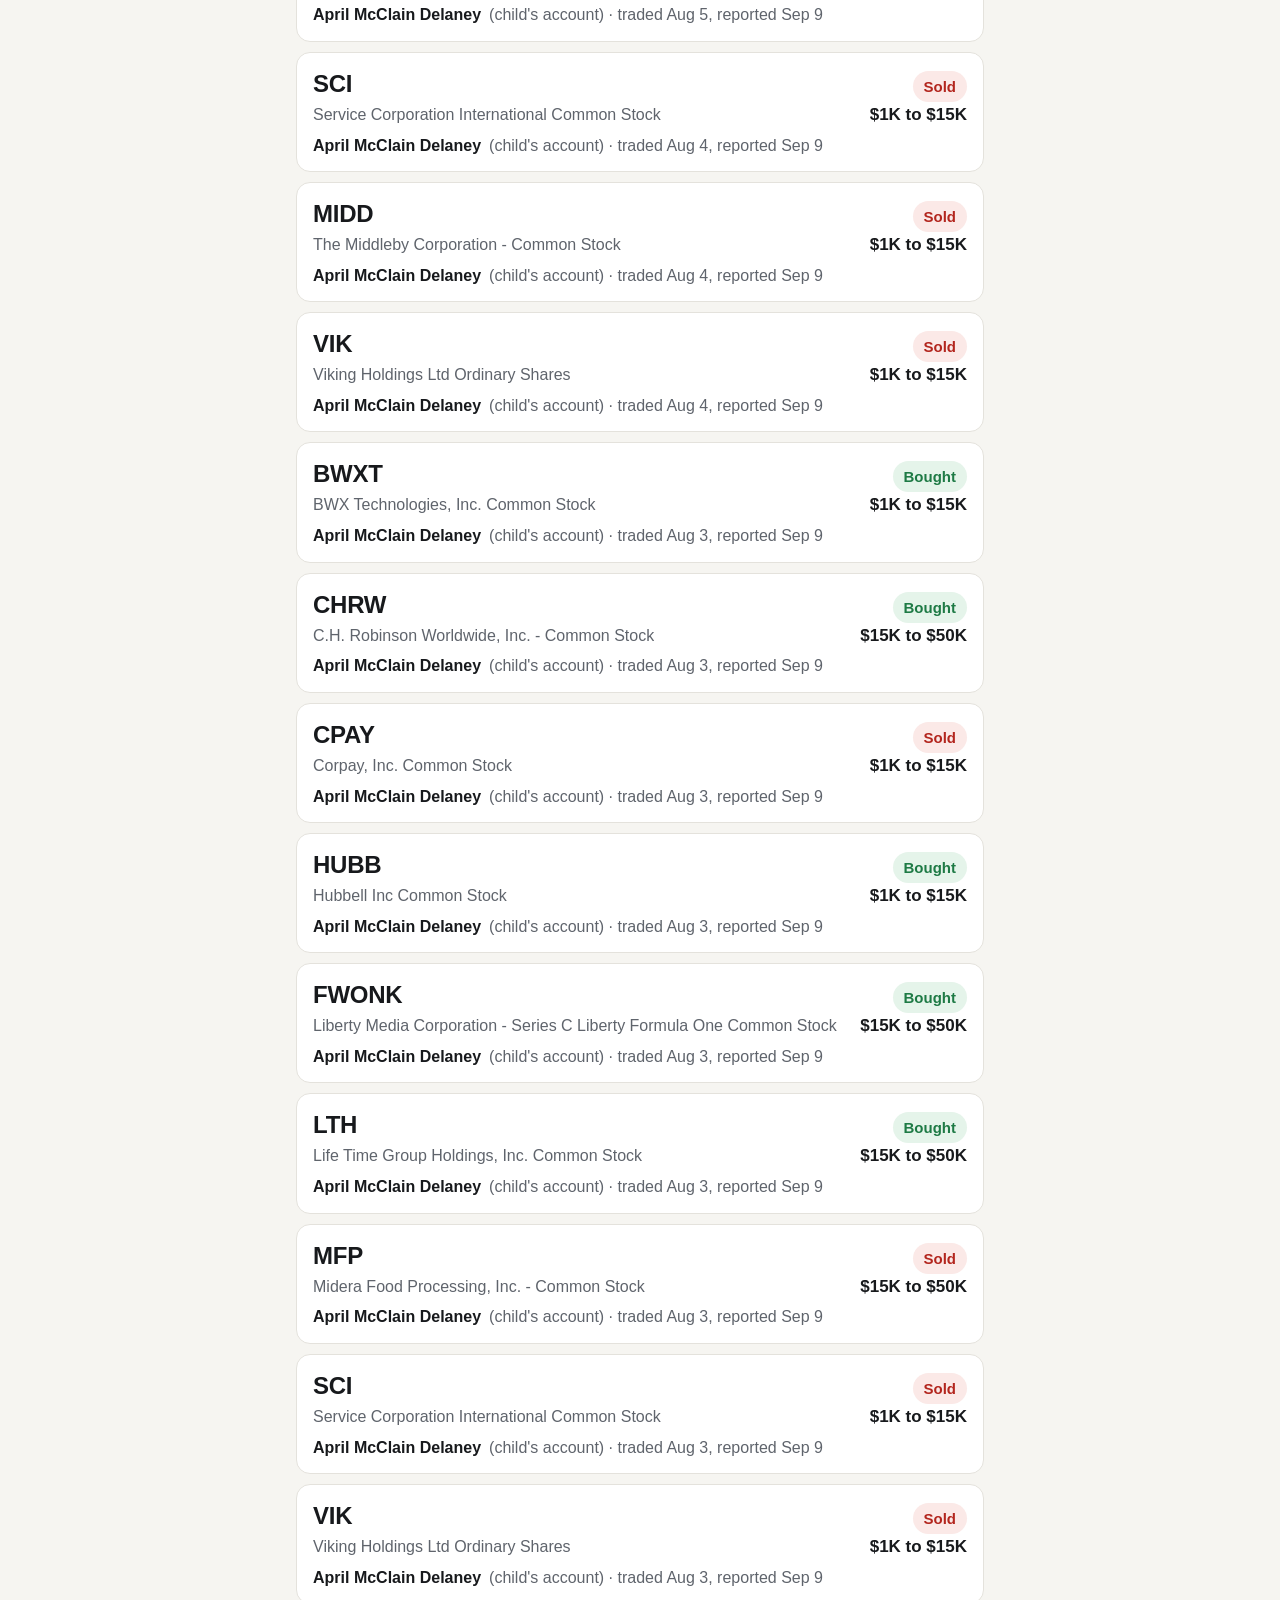
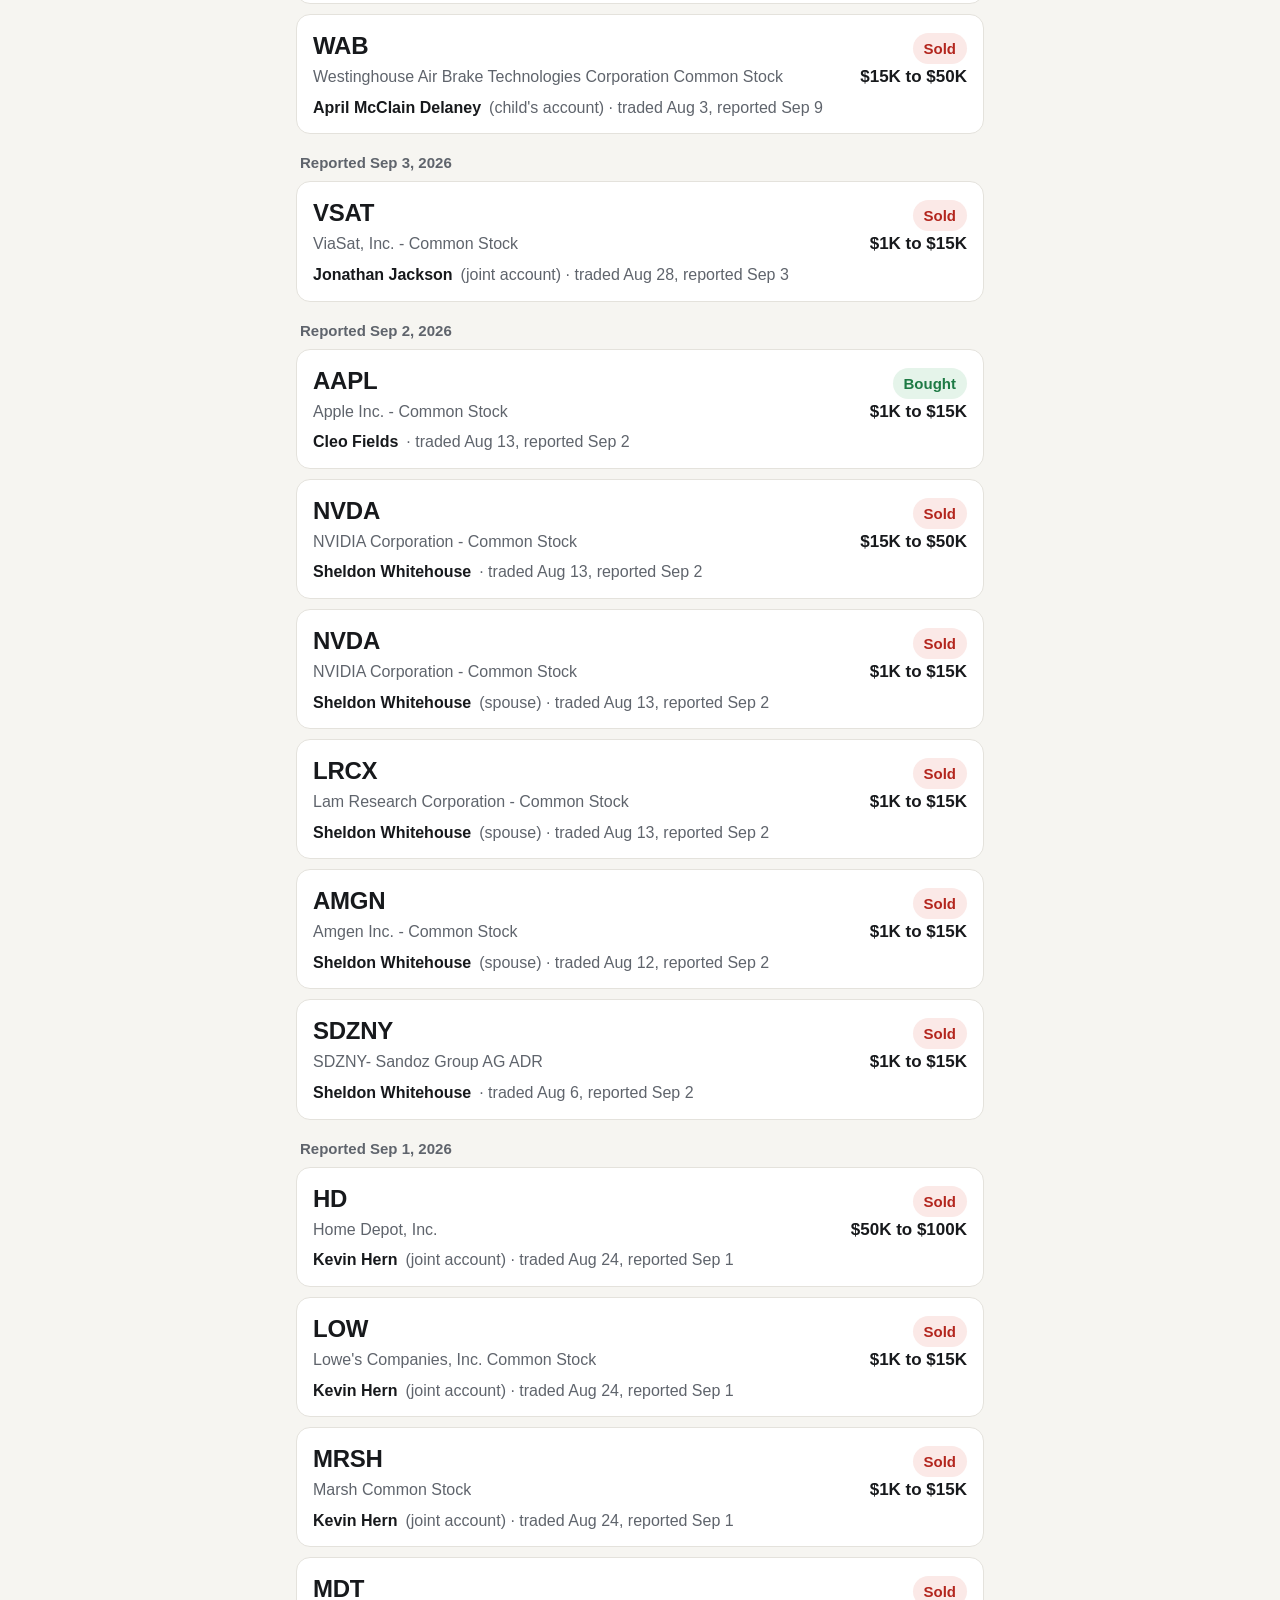
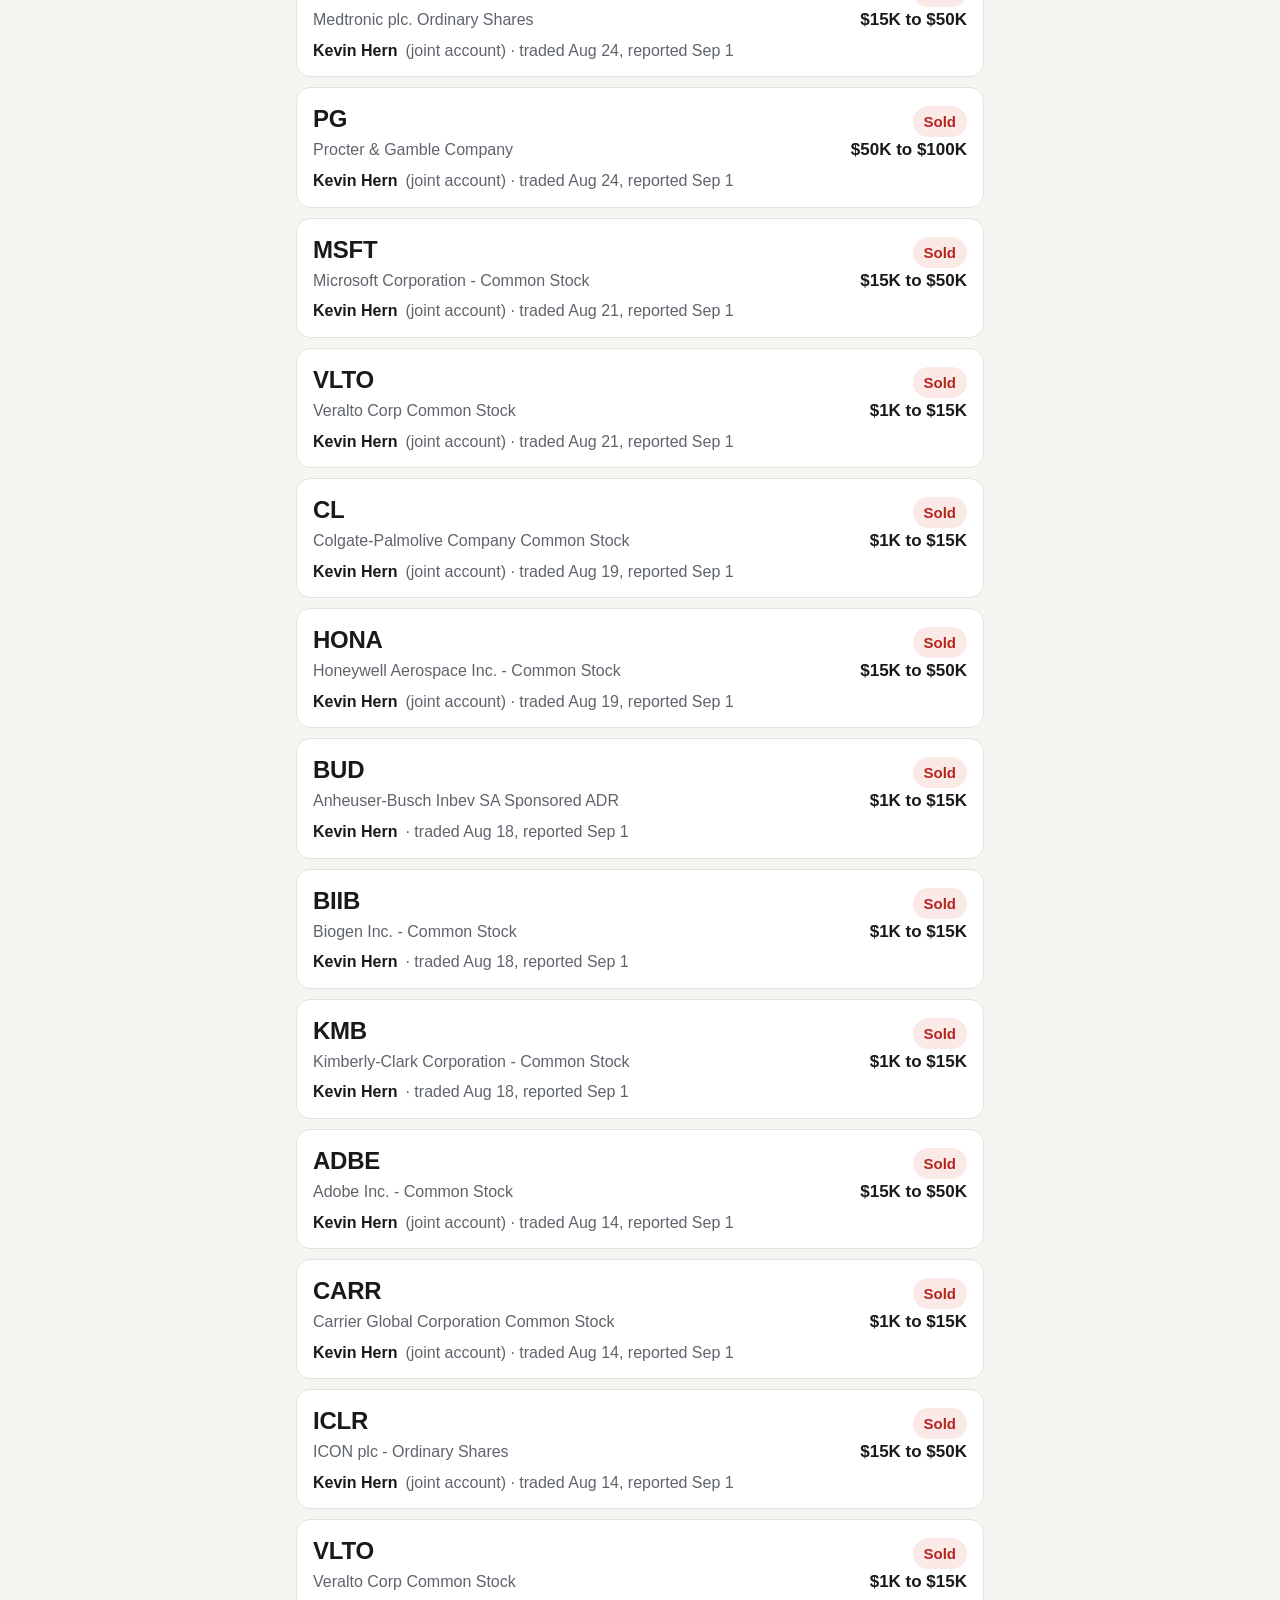
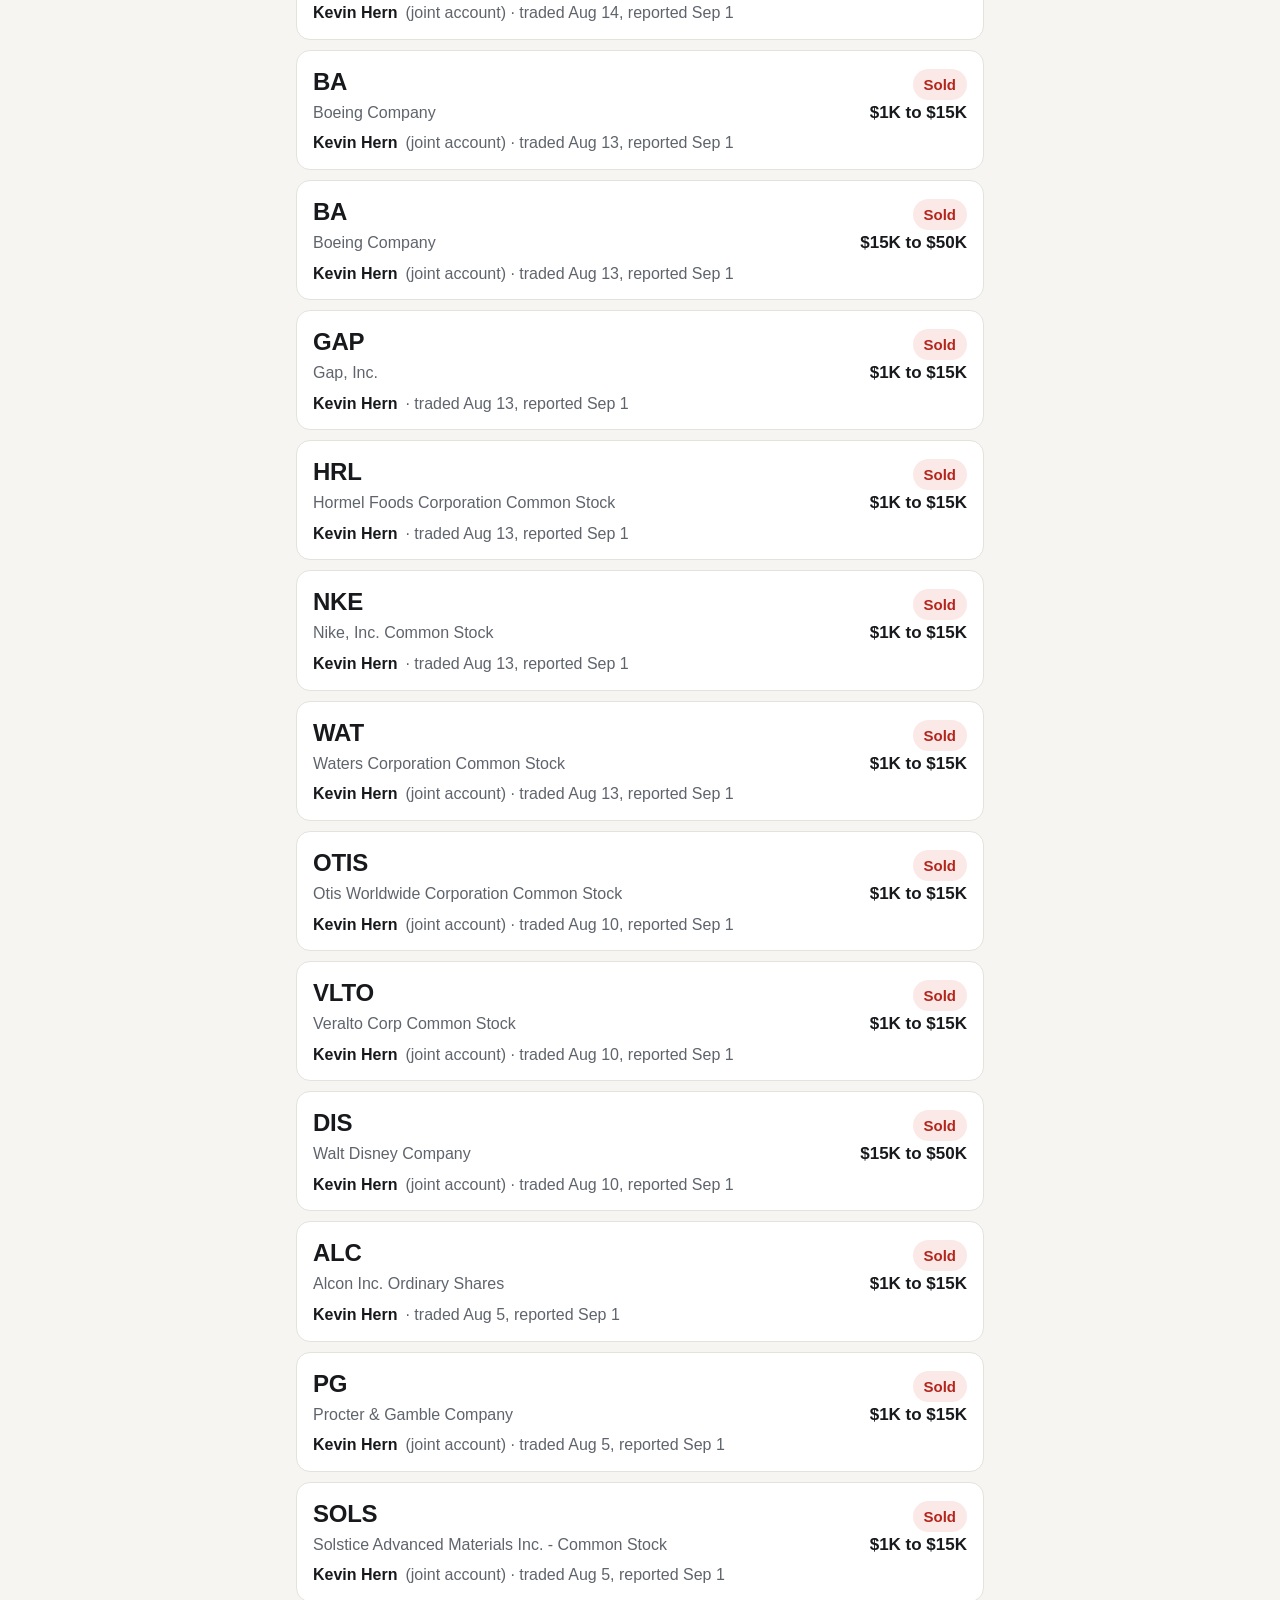
==== commit ff3ab40c: "keep the header clear of the system bars, and the name on every screen Android 15 forces edge-to-edg" ====
--- a/android/app/src/main/assets/www/index.html
+++ b/android/app/src/main/assets/www/index.html
@@ -10,7 +10,10 @@
 <body>
 <header class="top">
   <div class="top-inner">
-    <h1 id="title">Latest</h1>
+    <div class="brand">
+      <span id="brand-mark" class="brand-mark"></span>
+      <span class="brand-name">Gonka Capital</span>
+    </div>
     <div id="updated" class="updated"></div>
   </div>
 </header>
@@ -40,6 +43,7 @@
   </div>
 </div>
 
+<script src="logos.js"></script>
 <script src="format.js"></script>
 <script src="feed.js"></script>
 <script src="app.js"></script>
--- a/android/app/src/main/assets/www/styles.css
+++ b/android/app/src/main/assets/www/styles.css
@@ -1,4 +1,11 @@
 :root {
+  /* The Android wrapper overwrites these with the real status bar and gesture bar
+     heights. In a plain browser they fall back to the page's own safe area. */
+  --inset-top: env(safe-area-inset-top, 0px);
+  --inset-bottom: env(safe-area-inset-bottom, 0px);
+  --inset-left: env(safe-area-inset-left, 0px);
+  --inset-right: env(safe-area-inset-right, 0px);
+
   --bg: #f6f5f1;
   --card: #ffffff;
   --ink: #17191c;
@@ -12,7 +19,8 @@
   --neutral: #5f646c;
   --neutral-bg: #edecea;
   --tab-h: 64px;
-  --top-h: 60px;
+  --top-h: 56px;
+  --mark-ink: #f6f5f1;
   color-scheme: light dark;
 }
 @media (prefers-color-scheme: dark) {
@@ -29,6 +37,7 @@
     --sell-bg: #3d1f1c;
     --neutral: #a3a7ae;
     --neutral-bg: #2a2d33;
+    --mark-ink: #121316;
   }
 }
 
@@ -39,8 +48,8 @@
   color: var(--ink);
   font: 18px/1.4 -apple-system, "Segoe UI", Roboto, "Helvetica Neue", Arial, sans-serif;
   -webkit-text-size-adjust: 100%;
-  padding-bottom: calc(var(--tab-h) + env(safe-area-inset-bottom));
-  padding-top: var(--top-h);
+  padding-bottom: calc(var(--tab-h) + var(--inset-bottom));
+  padding-top: calc(var(--top-h) + var(--inset-top));
 }
 a { color: inherit; text-decoration: none; }
 button { font: inherit; }
@@ -48,18 +57,28 @@
 
 /* Top bar */
 .top {
-  position: fixed; top: 0; left: 0; right: 0; height: var(--top-h);
+  position: fixed; top: 0; left: 0; right: 0;
+  height: calc(var(--top-h) + var(--inset-top));
+  padding-top: var(--inset-top);
+  padding-left: var(--inset-left); padding-right: var(--inset-right);
   background: var(--bg); border-bottom: 1px solid var(--line); z-index: 5;
 }
-.top-inner { max-width: 720px; margin: 0 auto; padding: 0 16px; height: 100%; display: flex; align-items: center; justify-content: space-between; gap: 12px; }
-.top h1 { font-size: 24px; }
+.top-inner { max-width: 720px; margin: 0 auto; padding: 0 16px; height: var(--top-h); display: flex; align-items: center; justify-content: space-between; gap: 12px; }
+
+/* The name sits on every screen: this is Gonka's app, not a generic one. */
+.brand { display: flex; align-items: center; gap: 9px; min-width: 0; color: var(--accent); }
+.brand-mark { width: 28px; height: 28px; flex: none; display: block; }
+.brand-mark .mark { width: 100%; height: 100%; display: block; }
+.brand-name { font-size: 19px; font-weight: 700; letter-spacing: -0.01em; color: var(--ink); white-space: nowrap; }
 .updated { font-size: 14px; color: var(--muted); text-align: right; }
 .updated.live { color: var(--buy); }
 
 /* Views */
-.view { max-width: 720px; margin: 0 auto; padding: 12px 16px 24px; }
+.view { max-width: 720px; margin: 0 auto; padding: 12px 16px 24px;
+  padding-left: calc(16px + var(--inset-left)); padding-right: calc(16px + var(--inset-right)); }
 .section-title { font-size: 15px; font-weight: 600; color: var(--muted); text-transform: uppercase; letter-spacing: 0.06em; margin: 22px 0 8px; }
 .section-title:first-child { margin-top: 6px; }
+.screen-title { font-size: 26px; font-weight: 800; letter-spacing: -0.02em; margin: 2px 0 10px; }
 
 /* Segmented filter */
 .seg { display: flex; background: var(--neutral-bg); border-radius: 12px; padding: 4px; margin: 4px 0 12px; }
@@ -123,7 +142,7 @@
 .sheet-backdrop { position: absolute; inset: 0; background: rgba(0,0,0,0.45); }
 .sheet-panel {
   position: absolute; left: 0; right: 0; bottom: 0; max-height: 88vh; overflow: auto;
-  background: var(--card); border-radius: 20px 20px 0 0; padding: 8px 20px calc(24px + env(safe-area-inset-bottom));
+  background: var(--card); border-radius: 20px 20px 0 0; padding: 8px 20px calc(24px + var(--inset-bottom));
   max-width: 720px; margin: 0 auto;
 }
 .sheet-handle { width: 44px; height: 5px; background: var(--line); border-radius: 3px; margin: 6px auto 14px; }
@@ -148,8 +167,9 @@
 
 /* Tabs */
 .tabs {
-  position: fixed; left: 0; right: 0; bottom: 0; height: calc(var(--tab-h) + env(safe-area-inset-bottom));
-  padding-bottom: env(safe-area-inset-bottom);
+  position: fixed; left: 0; right: 0; bottom: 0; height: calc(var(--tab-h) + var(--inset-bottom));
+  padding-bottom: var(--inset-bottom);
+  padding-left: var(--inset-left); padding-right: var(--inset-right);
   background: var(--card); border-top: 1px solid var(--line); display: flex; z-index: 10;
 }
 .tab {
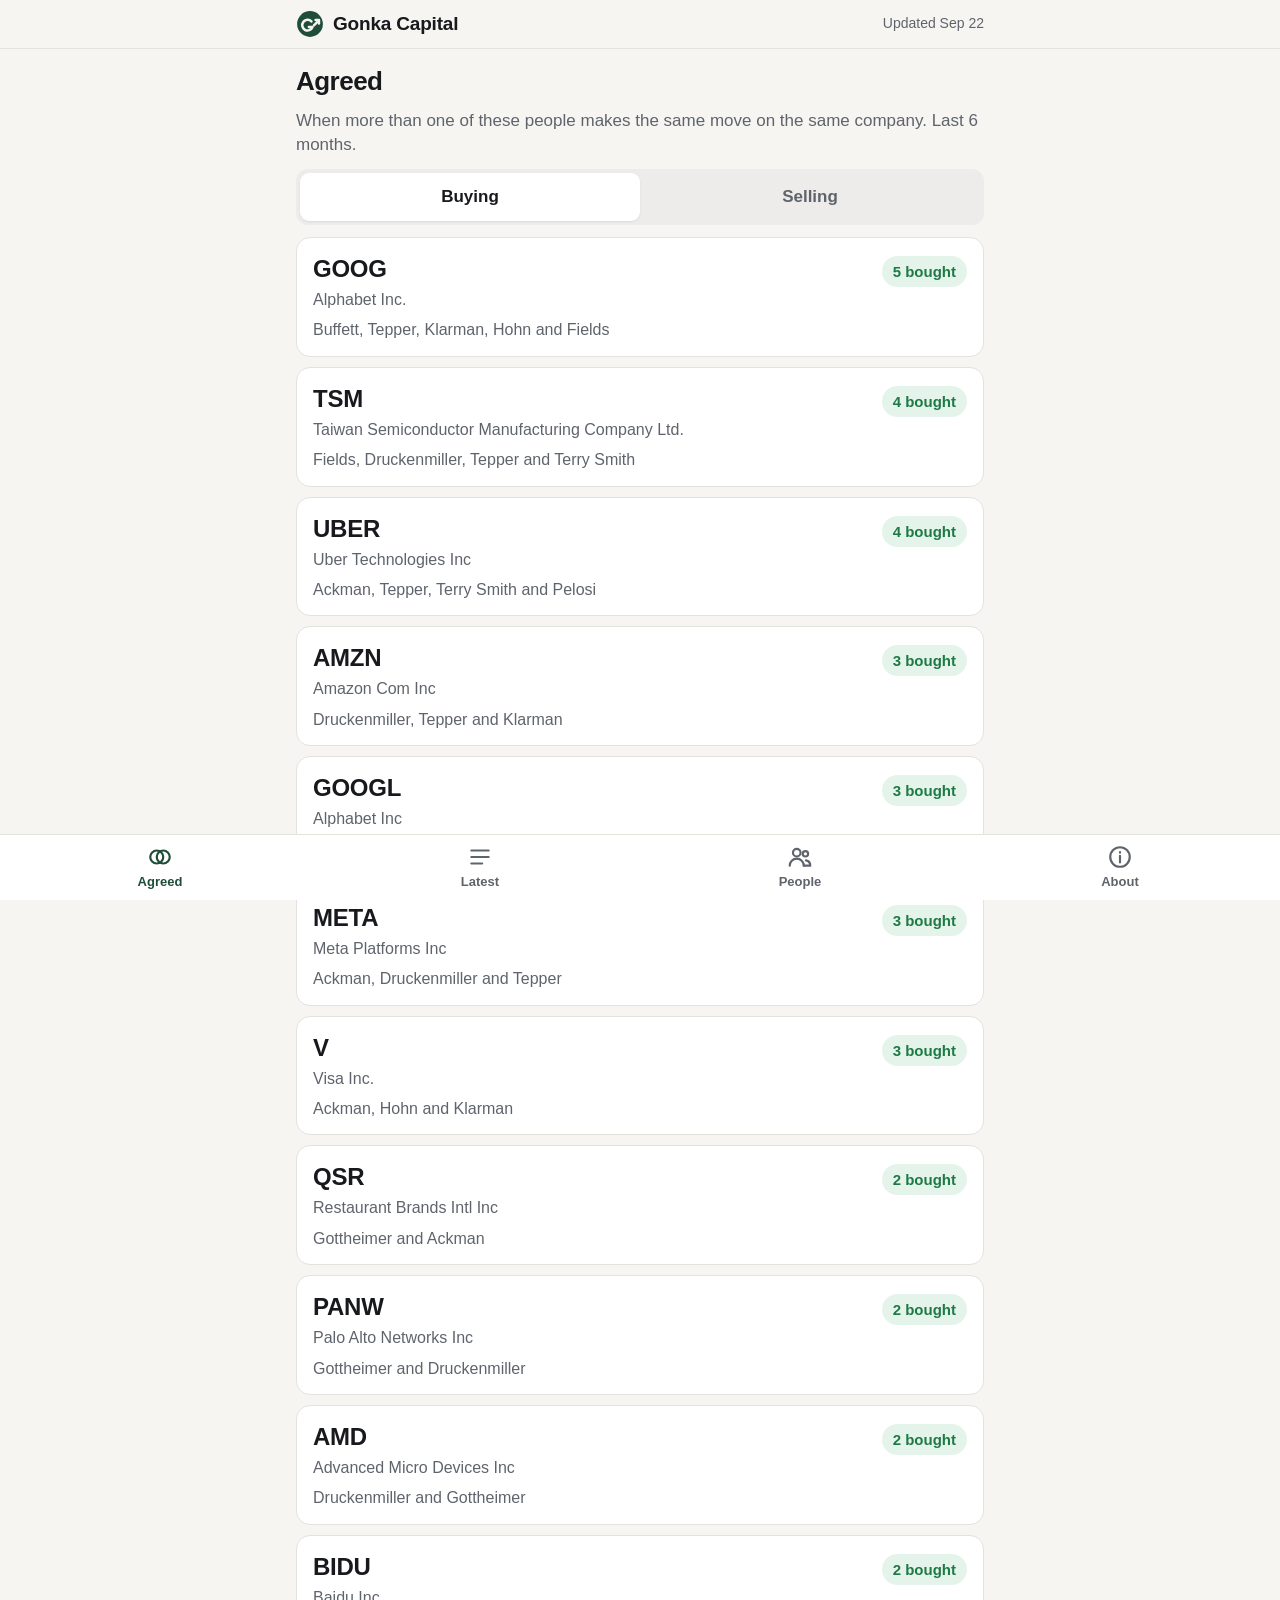
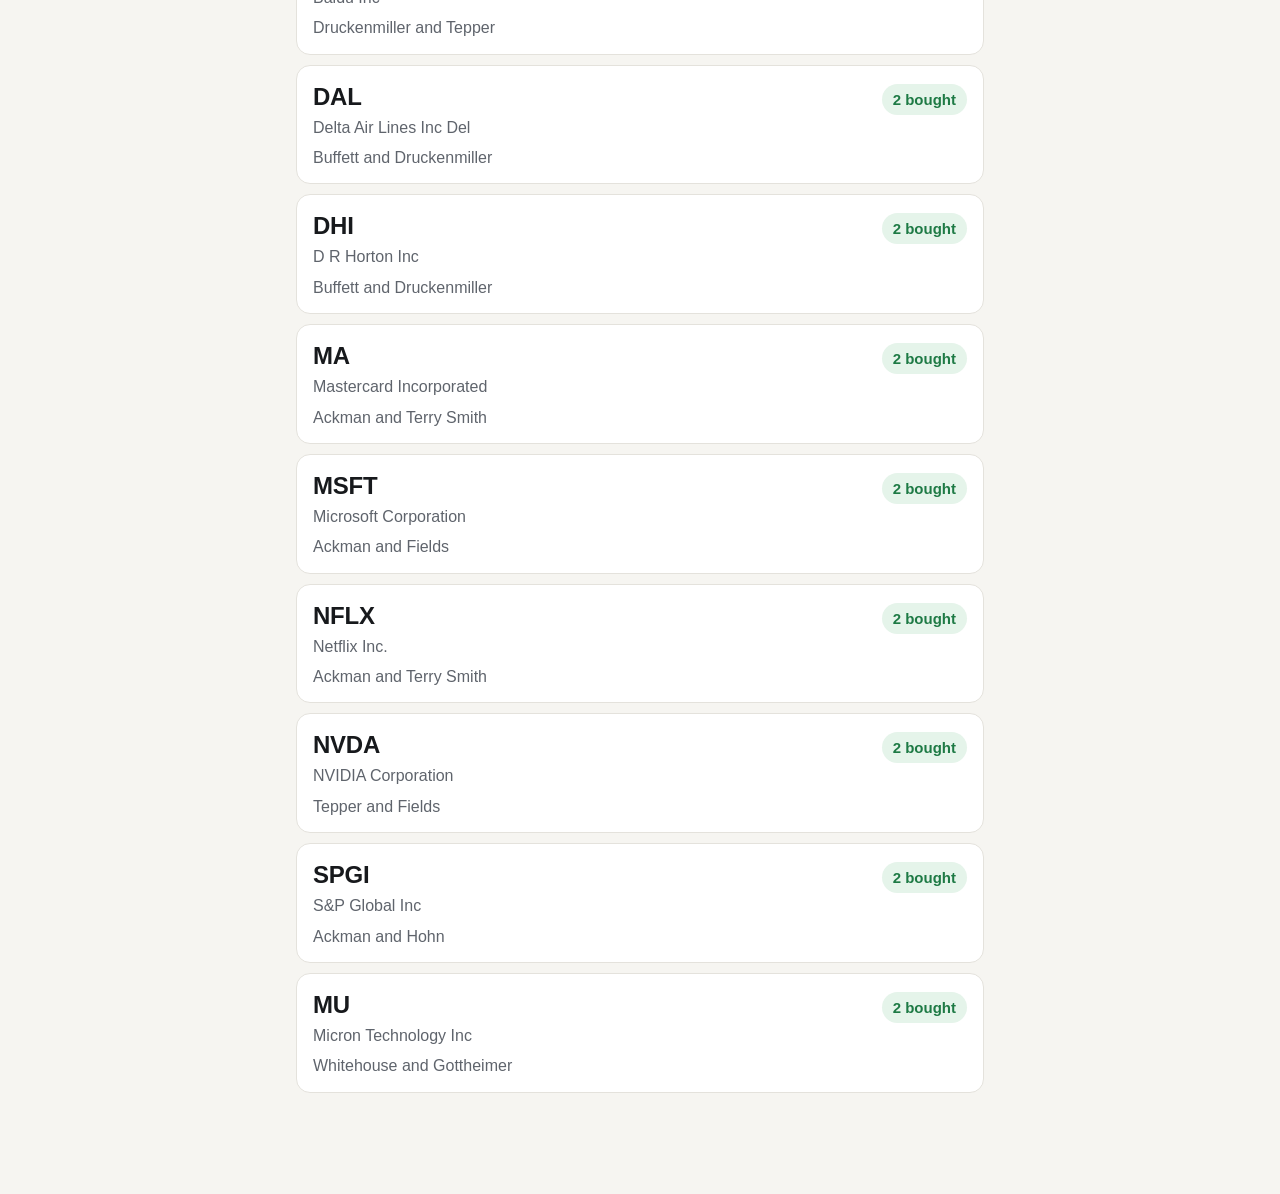
==== commit 78d1ec08: "Agreed: show where more than one of them made the same move The app opened on a ledger of 2,091 rows" ====
--- a/android/app/src/main/assets/www/index.html
+++ b/android/app/src/main/assets/www/index.html
@@ -21,6 +21,10 @@
 <main id="view" class="view"></main>
 
 <nav class="tabs" aria-label="Sections">
+  <a href="#agree" data-tab="agree" class="tab">
+    <svg viewBox="0 0 24 24" aria-hidden="true"><circle cx="9" cy="12" r="6"/><circle cx="15" cy="12" r="6"/></svg>
+    <span>Agreed</span>
+  </a>
   <a href="#latest" data-tab="latest" class="tab">
     <svg viewBox="0 0 24 24" aria-hidden="true"><path d="M4 6h16M4 12h16M4 18h10"/></svg>
     <span>Latest</span>
--- a/android/app/src/main/assets/www/styles.css
+++ b/android/app/src/main/assets/www/styles.css
@@ -18,8 +18,9 @@
   --sell-bg: #fbe9e7;
   --neutral: #5f646c;
   --neutral-bg: #edecea;
-  --tab-h: 64px;
-  --top-h: 56px;
+  /* Written by the app after it measures the real bars; these are the fallbacks. */
+  --header-h: 56px;
+  --tabbar-h: 64px;
   --mark-ink: #f6f5f1;
   color-scheme: light dark;
 }
@@ -48,8 +49,8 @@
   color: var(--ink);
   font: 18px/1.4 -apple-system, "Segoe UI", Roboto, "Helvetica Neue", Arial, sans-serif;
   -webkit-text-size-adjust: 100%;
-  padding-bottom: calc(var(--tab-h) + var(--inset-bottom));
-  padding-top: calc(var(--top-h) + var(--inset-top));
+  padding-top: var(--header-h);
+  padding-bottom: var(--tabbar-h);
 }
 a { color: inherit; text-decoration: none; }
 button { font: inherit; }
@@ -58,18 +59,17 @@
 /* Top bar */
 .top {
   position: fixed; top: 0; left: 0; right: 0;
-  height: calc(var(--top-h) + var(--inset-top));
   padding-top: var(--inset-top);
   padding-left: var(--inset-left); padding-right: var(--inset-right);
   background: var(--bg); border-bottom: 1px solid var(--line); z-index: 5;
 }
-.top-inner { max-width: 720px; margin: 0 auto; padding: 0 16px; height: var(--top-h); display: flex; align-items: center; justify-content: space-between; gap: 12px; }
+.top-inner { max-width: 720px; margin: 0 auto; padding: 10px 16px; min-height: 40px; display: flex; align-items: center; justify-content: space-between; gap: 10px 14px; flex-wrap: wrap; }
 
 /* The name sits on every screen: this is Gonka's app, not a generic one. */
 .brand { display: flex; align-items: center; gap: 9px; min-width: 0; color: var(--accent); }
 .brand-mark { width: 28px; height: 28px; flex: none; display: block; }
 .brand-mark .mark { width: 100%; height: 100%; display: block; }
-.brand-name { font-size: 19px; font-weight: 700; letter-spacing: -0.01em; color: var(--ink); white-space: nowrap; }
+.brand-name { font-size: 19px; font-weight: 700; letter-spacing: -0.01em; color: var(--ink); }
 .updated { font-size: 14px; color: var(--muted); text-align: right; }
 .updated.live { color: var(--buy); }
 
@@ -108,6 +108,7 @@
 .pill.buy { background: var(--buy-bg); color: var(--buy); }
 .pill.sell { background: var(--sell-bg); color: var(--sell); }
 .amount { font-size: 17px; font-weight: 600; white-space: nowrap; }
+.lede { font-size: 17px; color: var(--muted); margin: 0 0 12px; }
 .day { font-size: 15px; font-weight: 600; color: var(--muted); margin: 18px 4px 8px; }
 .day:first-child { margin-top: 2px; }
 .empty { color: var(--muted); padding: 40px 12px; text-align: center; font-size: 18px; }
@@ -165,18 +166,30 @@
 .prose ul { padding-left: 22px; margin: 0 0 14px; }
 .prose li { margin-bottom: 8px; }
 
+/* Source links on About */
+.links { margin: 0 0 16px; }
+.link-row {
+  display: flex; align-items: center; gap: 12px; padding: 14px 16px; margin-bottom: 8px;
+  background: var(--card); border: 1px solid var(--line); border-radius: 14px; min-height: 56px;
+}
+.link-row .txt { min-width: 0; flex: 1; display: block; }
+.link-row .n { display: block; font-size: 18px; font-weight: 700; color: var(--accent); }
+.link-row .s { display: block; font-size: 15px; color: var(--muted); margin-top: 2px; }
+.link-row .chev { color: var(--muted); font-size: 20px; flex: none; }
+
 /* Tabs */
 .tabs {
-  position: fixed; left: 0; right: 0; bottom: 0; height: calc(var(--tab-h) + var(--inset-bottom));
+  position: fixed; left: 0; right: 0; bottom: 0;
   padding-bottom: var(--inset-bottom);
   padding-left: var(--inset-left); padding-right: var(--inset-right);
   background: var(--card); border-top: 1px solid var(--line); display: flex; z-index: 10;
 }
 .tab {
   flex: 1; display: flex; flex-direction: column; align-items: center; justify-content: center; gap: 3px;
-  color: var(--muted); font-size: 13px; font-weight: 600;
+  color: var(--muted); font-size: 13px; font-weight: 600; padding: 9px 2px; text-align: center; min-width: 0;
+  min-height: 56px; justify-content: center;
 }
-.tab svg { width: 26px; height: 26px; fill: none; stroke: currentColor; stroke-width: 2; stroke-linecap: round; stroke-linejoin: round; }
+.tab svg { width: 26px; height: 26px; flex: none; fill: none; stroke: currentColor; stroke-width: 2; stroke-linecap: round; stroke-linejoin: round; }
 .tab.on { color: var(--accent); }
 
 @media (min-width: 720px) {
